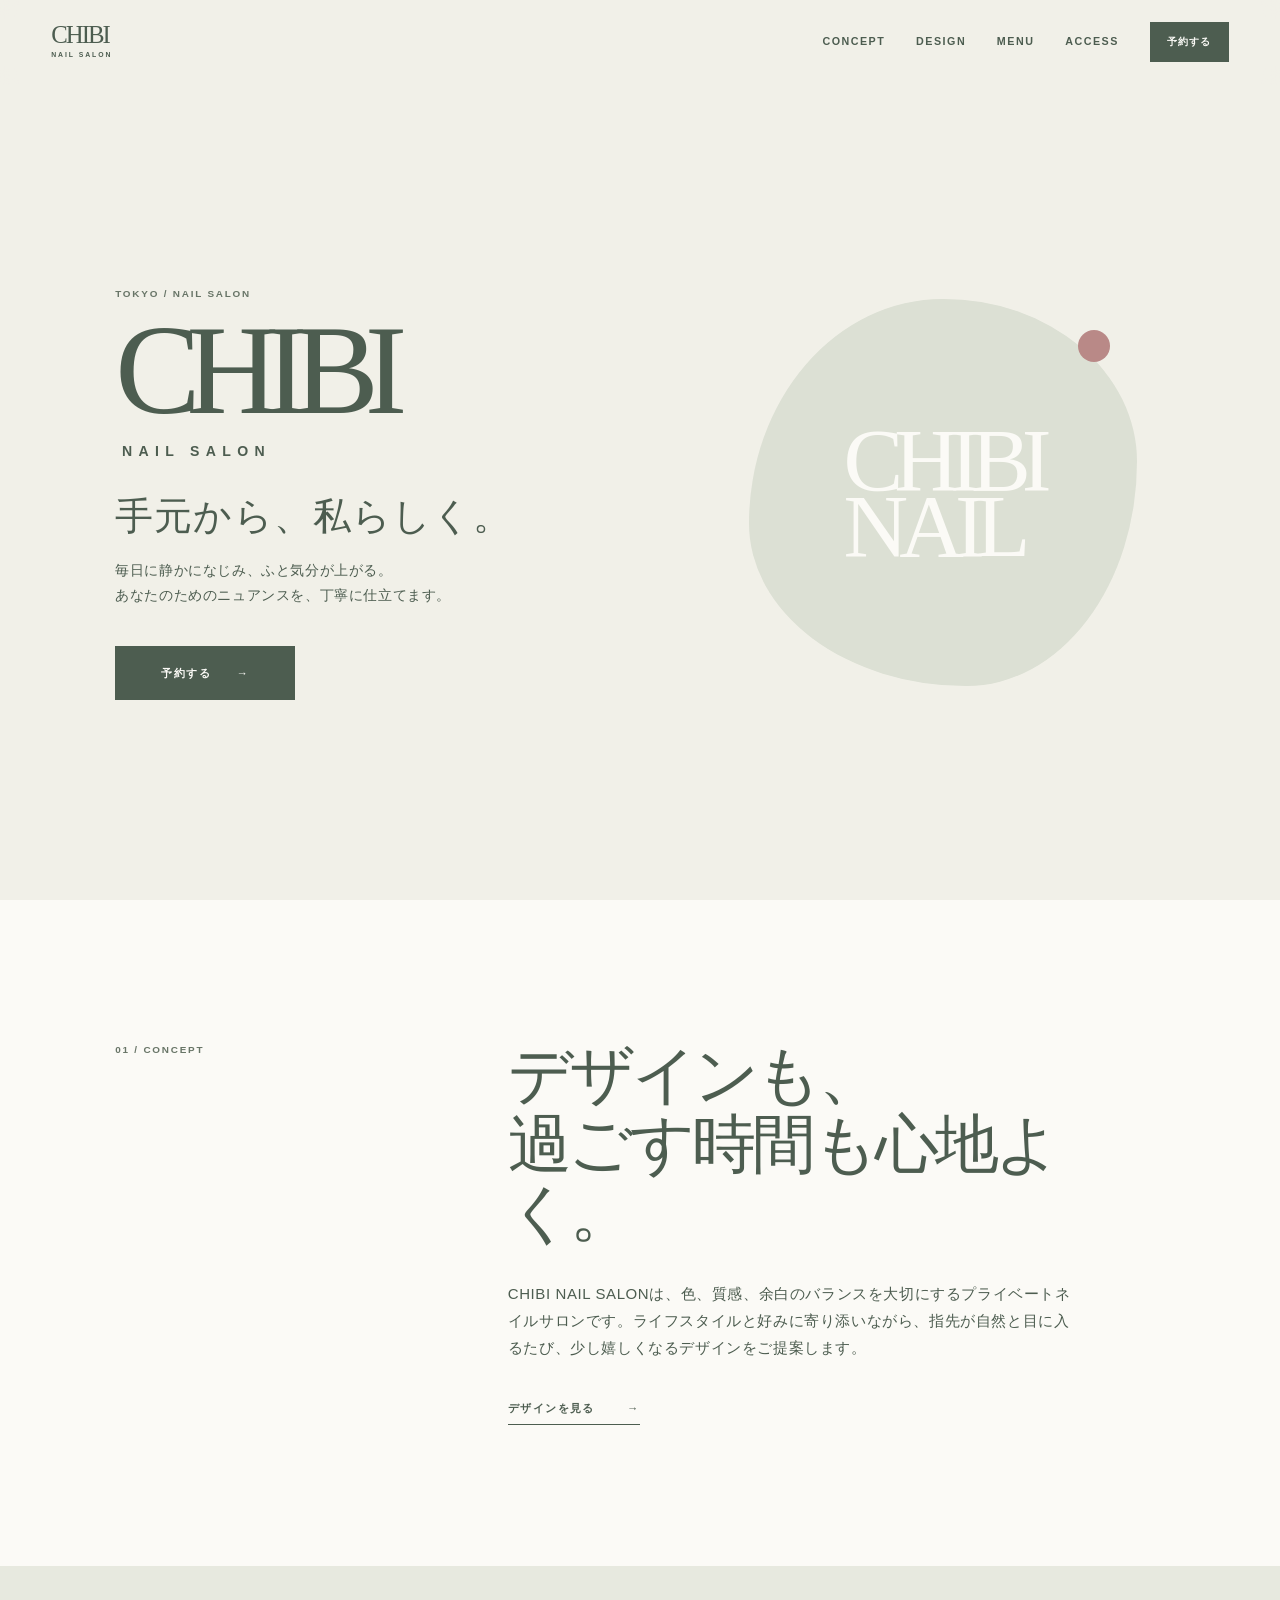
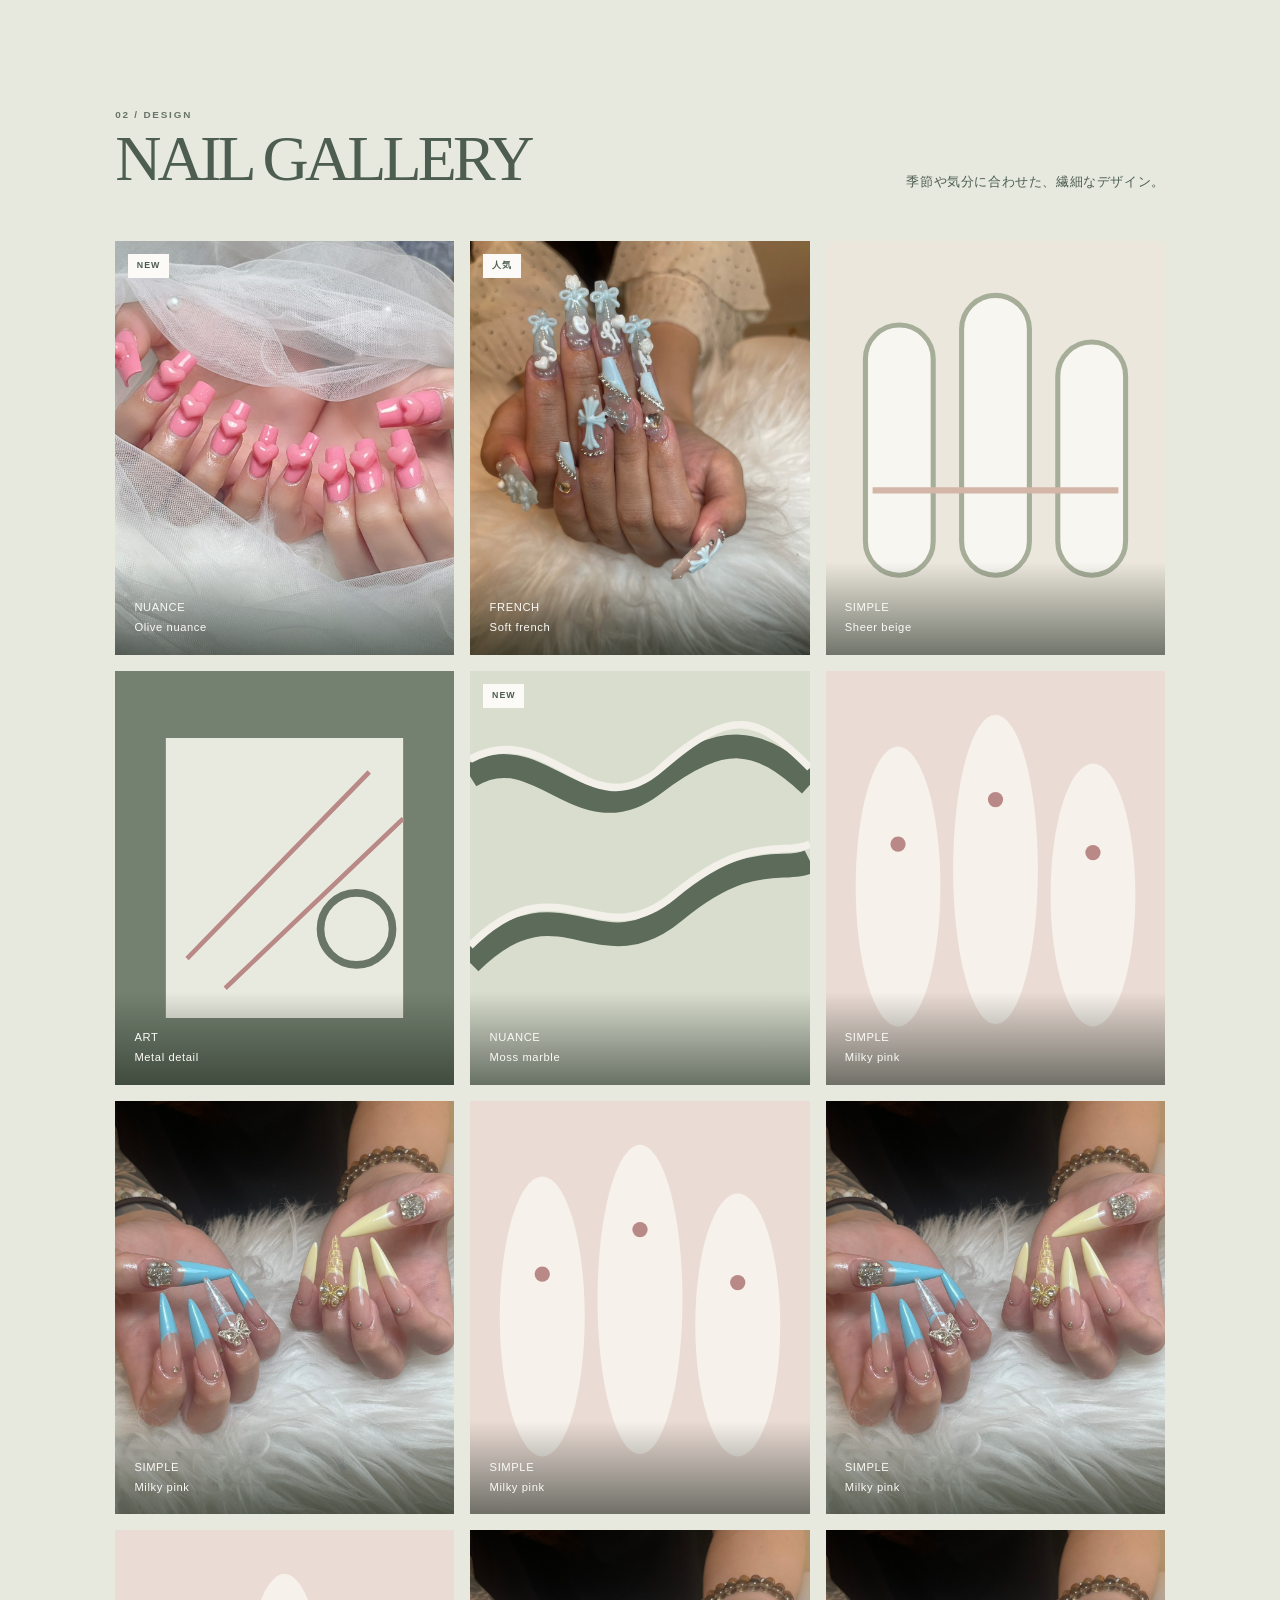
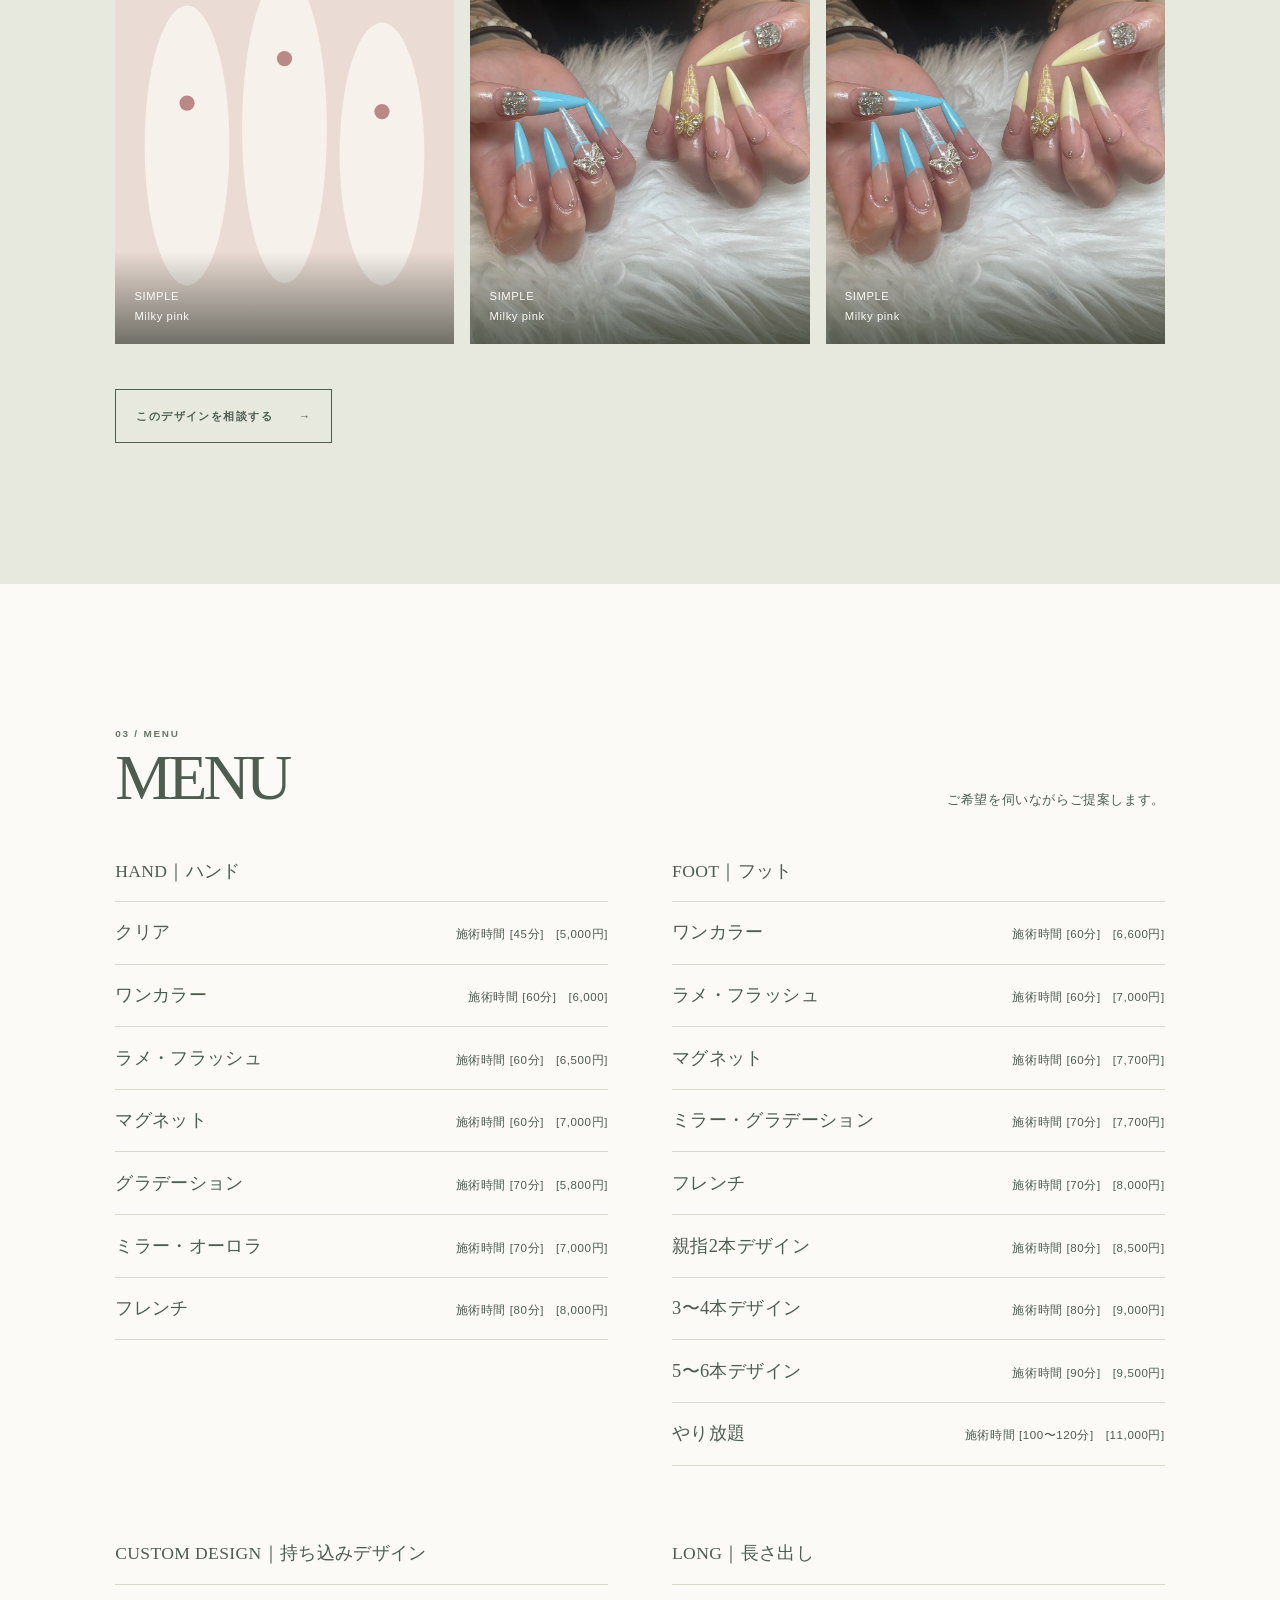
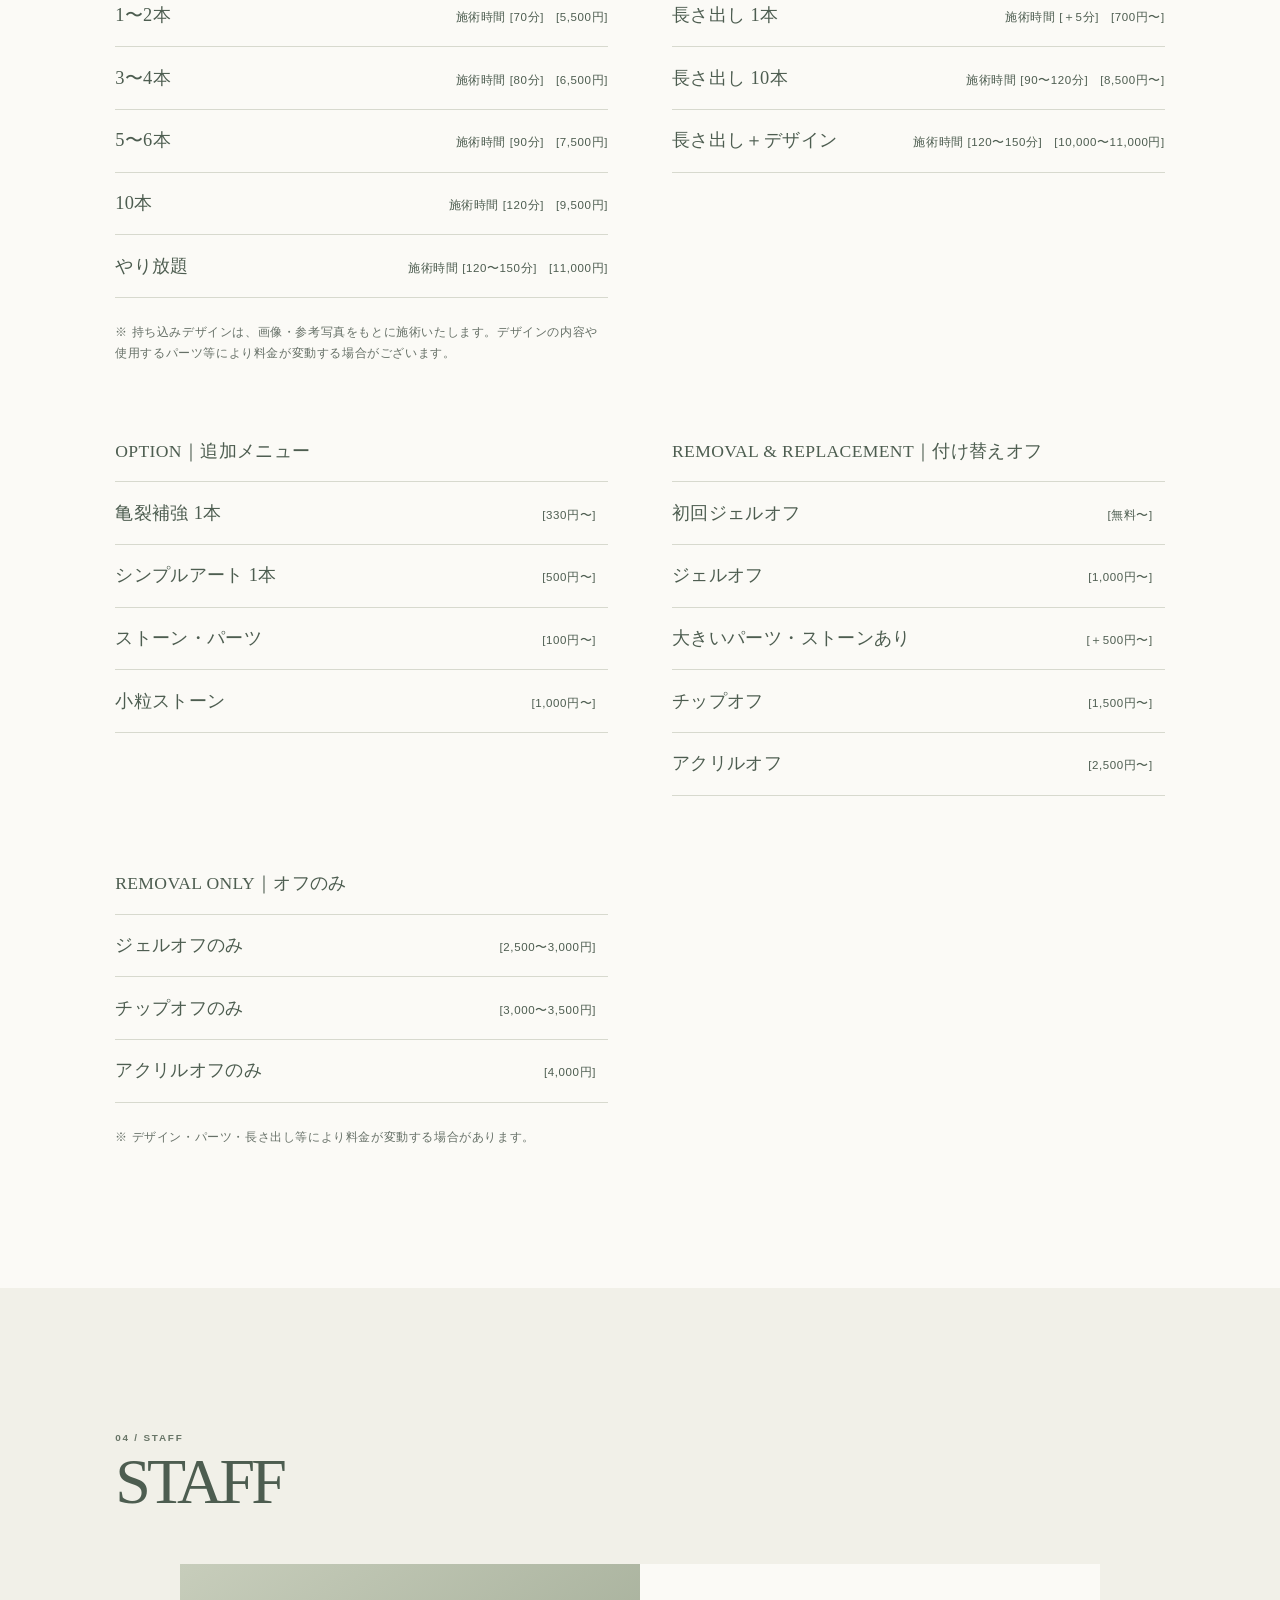
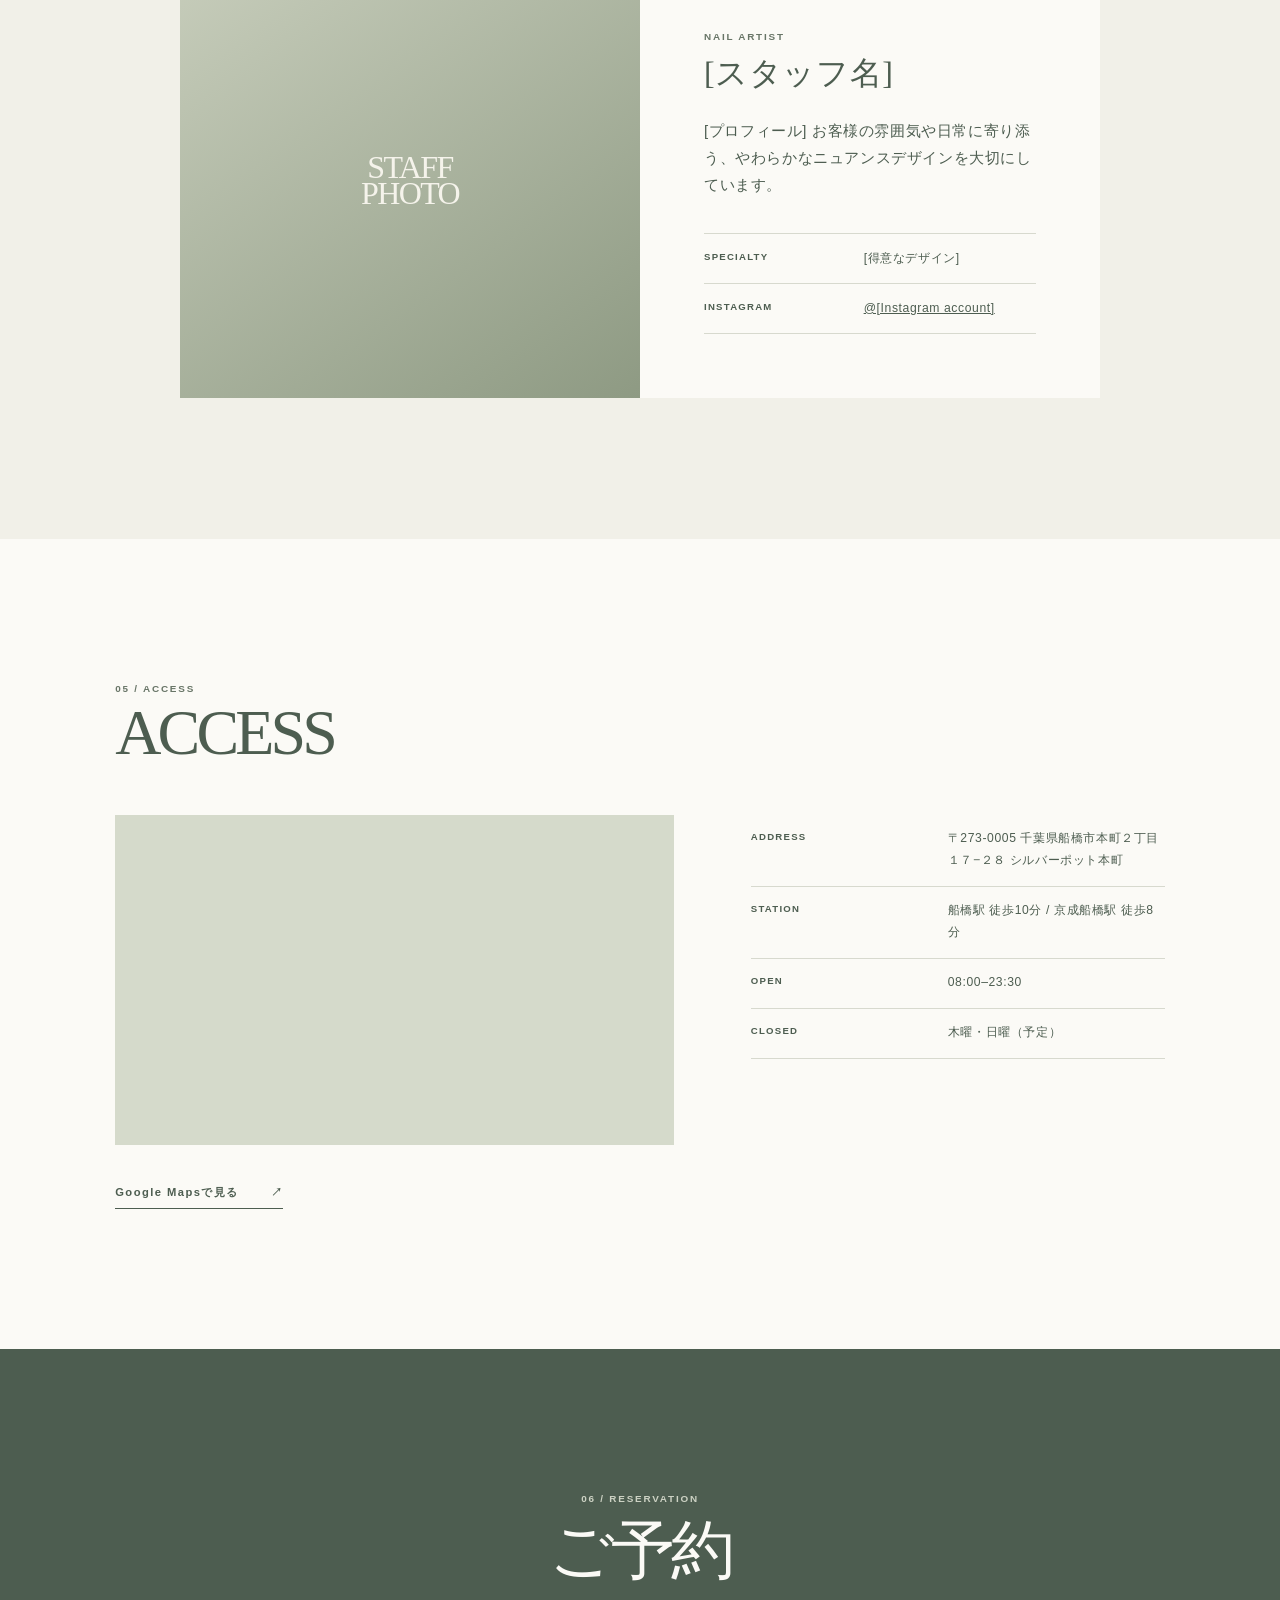
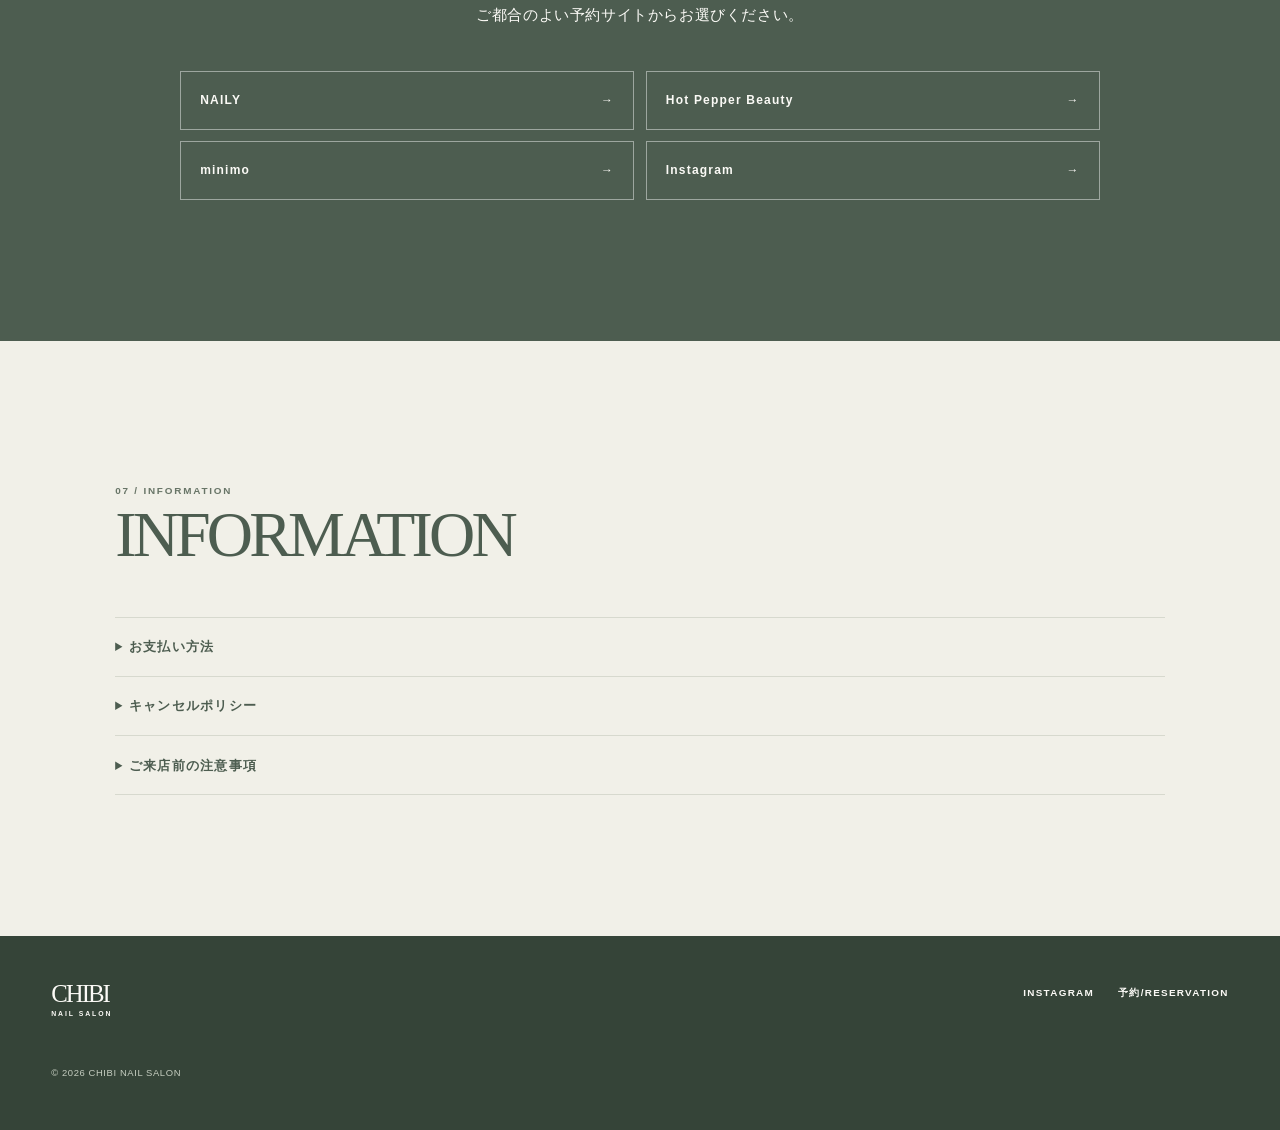
==== index.html @ 941819b4 "Update menu layout and pricing" ====
<!doctype html>
<html lang="ja">
  <head>
    <meta charset="UTF-8">
    <meta name="viewport" content="width=device-width, initial-scale=1.0">
    <link rel="icon" href="assets/images/NAIL SALON.FAVIVON1.png">
    <!-- CHANGE: 公開前に店舗情報に合わせて書き換えてください -->
    <title>
      CHIBI NAIL SALON｜手元から、私らしく。
    </title>
    <meta name="description" content="CHIBI NAIL SALONは、繊細なデザインと心地よい時間を大切にするネイルサロンです。ご予約はNAILY、ホットペッパービューティー、minimo、Instagramから。">
    <meta property="og:type" content="website">
    <meta property="og:title" content="CHIBI NAIL SALON｜手元から、私らしく。">
    <meta property="og:description" content="繊細なデザインと心地よい時間を大切にするネイルサロン。">
    <meta property="og:image" content="assets/logo/chibi-nail-logo.svg">
    <meta property="og:locale" content="ja_JP">
    <link rel="stylesheet" href="css/style.css">
  </head>
  <body>
    <!--
      ==================== 編集ガイド ====================
      1. 店舗名・キャッチコピー: HERO セクション
      2. メニュー・料金: MENU セクションの [ ] 内
      3. スタッフ情報: STAFF セクションの [ ] 内
      4. 住所・営業時間・Google Maps URL: ACCESS セクションの [ ] 内
      5. 予約URL: RESERVATION と FOOTER の [ ] 内
      6. ギャラリー写真: assets/images/ と js/main.js の galleryItems
      ====================================================
    -->
    <a class="skip-link" href="#main">
      本文へ移動
    </a>
    <header class="site-header" data-header>
      <a class="brand" href="#top" aria-label="CHIBI NAIL SALON ホーム">
        <span>
          CHIBI
        </span>
        <small>
          NAIL SALON
        </small>
      </a>
      <button class="menu-toggle" type="button" aria-label="メニューを開く" aria-expanded="false" aria-controls="site-nav" data-menu-toggle>
        <span>
        </span>
        <span>
        </span>
      </button>
      <nav id="site-nav" class="site-nav" aria-label="メインナビゲーション" data-menu>
        <a href="#concept">
          CONCEPT
        </a>
        <a href="#gallery">
          DESIGN
        </a>
        <a href="#menu">
          MENU
        </a>
        <a href="#access">
          ACCESS
        </a>
        <a class="button button--small" href="#reservation">
          予約する
        </a>
      </nav>
    </header>
    <main id="main">
      <!-- HERO: キャッチコピーと紹介文は、このセクションの文章を編集 -->
      <section id="top" class="hero" aria-labelledby="hero-title">
        <div class="hero__content reveal">
          <p class="eyebrow">
            TOKYO / NAIL SALON
          </p>
          <h1 id="hero-title">
            <span>
              CHIBI
            </span>
            <small>
              NAIL SALON
            </small>
          </h1>
          <p class="hero__lead">
            手元から、私らしく。
          </p>
          <p class="hero__copy">
            毎日に静かになじみ、ふと気分が上がる。
            <br>
            あなたのためのニュアンスを、丁寧に仕立てます。
          </p>
          <a class="button" href="#reservation">
            予約する
            <span aria-hidden="true">
              →
            </span>
          </a>
        </div>
        <div class="hero__art" aria-hidden="true">
          <div class="hero__shape">
          </div>
          <div class="hero__dot">
          </div>
          <p>
            CHIBI
            <br>
            NAIL
          </p>
        </div>
      </section>
      <!-- CONCEPT: サロンの特徴・想いを編集 -->
      <section id="concept" class="section concept" aria-labelledby="concept-title">
        <div class="section__label reveal">
          <p class="eyebrow">
            01 / CONCEPT
          </p>
        </div>
        <div class="concept__content reveal">
          <h2 id="concept-title">
            デザインも、
            <br>
            過ごす時間も心地よく。
          </h2>
          <p>
            CHIBI NAIL SALONは、色、質感、余白のバランスを大切にするプライベートネイルサロンです。ライフスタイルと好みに寄り添いながら、指先が自然と目に入るたび、少し嬉しくなるデザインをご提案します。
          </p>
          <a class="text-link" href="#gallery">
            デザインを見る
            <span aria-hidden="true">
              →
            </span>
          </a>
        </div>
      </section>
      <!-- GALLERY: 画像は HTML ではなく js/main.js の galleryItems で管理 -->
      <section id="gallery" class="section gallery" aria-labelledby="gallery-title">
        <div class="section-heading reveal">
          <div>
            <p class="eyebrow">
              02 / DESIGN
            </p>
            <h2 id="gallery-title">
              NAIL GALLERY
            </h2>
          </div>
          <p>
            季節や気分に合わせた、繊細なデザイン。
          </p>
        </div>
        <!-- CHANGE: js/main.js の galleryItems に画像と情報を追加してください -->
        <div id="gallery-grid" class="gallery-grid" aria-live="polite">
        </div>
        <a class="button button--outline reveal" href="#reservation">
          このデザインを相談する
          <span aria-hidden="true">
            →
          </span>
        </a>
      </section>
      <!-- MENU: メニュー名、施術時間、料金を編集 -->
      <section id="menu" class="section menu" aria-labelledby="menu-title">
        <div class="section-heading reveal">
          <div>
            <p class="eyebrow">
              03 / MENU
            </p>
            <h2 id="menu-title">
              MENU
            </h2>
          </div>
          <p>
            ご希望を伺いながらご提案します。
          </p>
        </div>
        <!-- CHANGE: 料金・施術時間・オフ料金を確定後に下記へ入力してください -->
        <div class="menu-layout reveal">
          <section class="menu-category-block">
            <h3 class="menu-category">
              HAND｜ハンド
            </h3>
            <div class="menu-category__items">
    <article>
                <h3>
                  クリア
                </h3>
                <p class="menu-meta">
                  施術時間 [45分]
                </p>
                <p class="price">
                  [5,000円]
                </p>
              </article>
    <article>
                <h3>
                  ワンカラー
                </h3>
                <p class="menu-meta">
                  施術時間 [60分]
                </p>
                <p class="price">
                  [6,000]
                </p>
              </article>
    <article>
                <h3>
                  ラメ・フラッシュ
                </h3>
                <p class="menu-meta">
                  施術時間 [60分]
                </p>
                <p class="price">
                  [6,500円]
                </p>
              </article>
    <article>
                <h3>
                  マグネット
                </h3>
                <p class="menu-meta">
                  施術時間 [60分]
                </p>
                <p class="price">
                  [7,000円]
                </p>
              </article>
    <article>
                <h3>
                  グラデーション
                </h3>
                <p class="menu-meta">
                  施術時間 [70分]
                </p>
                <p class="price">
                  [5,800円]
                </p>
              </article>
    <article>
                <h3>
                  ミラー・オーロラ
                </h3>
                <p class="menu-meta">
                  施術時間 [70分]
                </p>
                <p class="price">
                  [7,000円]
                </p>
              </article>
    <article>
                <h3>
                  フレンチ
                </h3>
                <p class="menu-meta">
                  施術時間 [80分]
                </p>
                <p class="price">
                  [8,000円]
                </p>
              </article>
            </div>
          </section>
          <section class="menu-category-block">
            <!-- フットの欄 -->
            <h3 class="menu-category">
              FOOT｜フット
            </h3>
            <div class="menu-category__items">
    <article>
                <h3>
                  ワンカラー
                </h3>
                <p class="menu-meta">
                  施術時間 [60分]
                </p>
                <p class="price">
                  [6,600円]
                </p>
              </article>
    <article>
                <h3>
                  ラメ・フラッシュ
                </h3>
                <p class="menu-meta">
                  施術時間 [60分]
                </p>
                <p class="price">
                  [7,000円]
                </p>
              </article>
    <article>
                <h3>
                  マグネット
                </h3>
                <p class="menu-meta">
                  施術時間 [60分]
                </p>
                <p class="price">
                  [7,700円]
                </p>
              </article>

    <article>
              <h3>
                ミラー・グラデーション
              </h3>
              <p class="menu-meta">
                施術時間 [70分]
              </p>
              <p class="price">
                [7,700円]
              </p>
    </article>
        <article>
              <h3>
                フレンチ
              </h3>
              <p class="menu-meta">
                施術時間 [70分]
              </p>
              <p class="price">
                [8,000円]
              </p>
    </article>
        <article>
              <h3>
                親指2本デザイン
              </h3>
              <p class="menu-meta">
                施術時間 [80分]
              </p>
              <p class="price">
                [8,500円]
              </p>
    </article>
    <article>
                <h3>
                  3〜4本デザイン
                </h3>
                <p class="menu-meta">
                  施術時間 [80分]
                </p>
                <p class="price">
                  [9,000円]
                </p>
              </article>
        <article>
                <h3>
                  5〜6本デザイン
                </h3>
                <p class="menu-meta">
                  施術時間 [90分]
                </p>
                <p class="price">
                  [9,500円]
                </p>
              </article>
        <article>
                <h3>
                  やり放題
                </h3>
                <p class="menu-meta">
                  施術時間 [100〜120分]
                </p>
                <p class="price">
                  [11,000円]
                </p>
              </article>
            </div>
          </section>
          <section class="menu-category-block">
            <h3 class="menu-category">
              CUSTOM DESIGN｜持ち込みデザイン
            </h3>
            <div class="menu-category__items">
    <article>
                <h3>
                  1〜2本
                </h3>
                <p class="menu-meta">
                  施術時間 [70分]
                </p>
                <p class="price">
                  [5,500円]
                </p>
              </article>
    <article>
                <h3>
                  3〜4本
                </h3>
                <p class="menu-meta">
                  施術時間 [80分]
                </p>
                <p class="price">
                  [6,500円]
                </p>
              </article>
    <article>
                <h3>
                  5〜6本
                </h3>
                <p class="menu-meta">
                  施術時間 [90分]
                </p>
                <p class="price">
                  [7,500円]
                </p>
              </article>
    <article>
                <h3>
                  10本
                </h3>
                <p class="menu-meta">
                  施術時間 [120分]
                </p>
                <p class="price">
                  [9,500円]
                </p>
              </article>
    <article>
                <h3>
                  やり放題
                </h3>
                <p class="menu-meta">
                  施術時間 [120〜150分]
                </p>
                <p class="price">
                  [11,000円]
                </p>
              </article>
              <p class="note reveal">
                ※ 持ち込みデザインは、画像・参考写真をもとに施術いたします。デザインの内容や使用するパーツ等により料金が変動する場合がございます。
              </p>
            </div>
          </section>
          <section class="menu-category-block">
            <h3 class="menu-category">
              LONG｜長さ出し
            </h3>
            <div class="menu-category__items">
    <article>
                <h3>
                  長さ出し 1本
                </h3>
                <p class="menu-meta">
                  施術時間 [＋5分]
                </p>
                <p class="price">
                  [700円〜]
                </p>
              </article>
    <article>
                <h3>
                  長さ出し 10本
                </h3>
                <p class="menu-meta">
                  施術時間 [90〜120分]
                </p>
                <p class="price">
                  [8,500円〜]
                </p>
              </article>
    <article>
                <h3>
                  長さ出し＋デザイン
                </h3>
                <p class="menu-meta">
                  施術時間 [120〜150分]
                </p>
                <p class="price">
                  [10,000〜11,000円]
                </p>
              </article>

            </div>
          </section>
          <section class="menu-category-block">
            <h3 class="menu-category">
              OPTION｜追加メニュー
            </h3>
            <div class="menu-category__items">
    <article>
                <h3>
                  亀裂補強 1本
                </h3>
                <!-- <p class="menu-meta">
                  施術時間 [120〜150分]
                </p> -->
                <p class="price">
                  [330円〜]
                </p>
              </article>
    <article>
                <h3>
                  シンプルアート 1本
                </h3>
                <!-- <p class="menu-meta">
                  施術時間 [120〜150分]
                </p> -->
                <p class="price">
                  [500円〜]
                </p>
              </article>
    <article>
                <h3>
                  ストーン・パーツ
                </h3>
                <!-- <p class="menu-meta">
                  施術時間 [120〜150分]
                </p> -->
                <p class="price">
                  [100円〜]
                </p>
              </article>
    <article>
                <h3>
                  小粒ストーン
                </h3>
                <!-- <p class="menu-meta">
                  施術時間 [120〜150分]
                </p> -->
                <p class="price">
                  [1,000円〜]
                </p>
              </article>
            </div>
          </section>
          <section class="menu-category-block">
            <h3 class="menu-category">
              REMOVAL &amp; REPLACEMENT｜付け替えオフ
            </h3>
            <div class="menu-category__items">
    <article>
                <h3>
                  初回ジェルオフ
                </h3>
                <!-- <p class="menu-meta">
                  施術時間 [120〜150分]
                </p> -->
                <p class="price">
                  [無料〜]
                </p>
              </article>
    <article>
                <h3>
                  ジェルオフ
                </h3>
                <!-- <p class="menu-meta">
                  施術時間 [120〜150分]
                </p> -->
                <p class="price">
                  [1,000円〜]
                </p>
              </article>
    <article>
                <h3>
                  大きいパーツ・ストーンあり
                </h3>
                <!-- <p class="menu-meta">
                  施術時間 [120〜150分]
                </p> -->
                <p class="price">
                  [＋500円〜]
                </p>
              </article>
    <article>
                <h3>
                  チップオフ
                </h3>
                <!-- <p class="menu-meta">
                  施術時間 [120〜150分]
                </p> -->
                <p class="price">
                  [1,500円〜]
                </p>
              </article>
    <article>
                <h3>
                  アクリルオフ
                </h3>
                <!-- <p class="menu-meta">
                  施術時間 [120〜150分]
                </p> -->
                <p class="price">
                  [2,500円〜]
                </p>
              </article>
            </div>
          </section>
          <section class="menu-category-block">
            <h3 class="menu-category">
              REMOVAL ONLY｜オフのみ
            </h3>
            <div class="menu-category__items">
    <article>
                <h3>
                  ジェルオフのみ
                </h3>
                <!-- <p class="menu-meta">
                  施術時間 [120〜150分]
                </p> -->
                <p class="price">
                  [2,500〜3,000円]
                </p>
              </article>
    <article>
                <h3>
                  チップオフのみ
                </h3>
                <!-- <p class="menu-meta">
                  施術時間 [120〜150分]
                </p> -->
                <p class="price">
                  [3,000〜3,500円]
                </p>
              </article>
    <article>
                <h3>
                  アクリルオフのみ
                </h3>
                <!-- <p class="menu-meta">
                  施術時間 [120〜150分]
                </p> -->
                <p class="price">
                  [4,000円]
                </p>
              </article>

            </div>
          </section>
        </div>
        <p class="note reveal">
          ※ デザイン・パーツ・長さ出し等により料金が変動する場合があります。
        </p>
        </section>
      <!-- STAFF: 名前、プロフィール、得意なデザイン、Instagramを編集 -->
      <section id="staff" class="section staff" aria-labelledby="staff-title">
        <div class="section-heading reveal">
          <div>
            <p class="eyebrow">
              04 / STAFF
            </p>
            <h2 id="staff-title">
              STAFF
            </h2>
          </div>
        </div>
        <!-- CHANGE: assets/images/staff.jpg を実際のスタッフ写真に置き換えてください -->
        <div class="staff-card reveal">
          <div class="staff-image placeholder-image">
            <span>
              STAFF
              <br>
              PHOTO
            </span>
          </div>
          <div class="staff-copy">
            <p class="eyebrow">
              NAIL ARTIST
            </p>
            <h3>
              [スタッフ名]
            </h3>
            <p>
              [プロフィール] お客様の雰囲気や日常に寄り添う、やわらかなニュアンスデザインを大切にしています。
            </p>
            <dl>
              <div>
                <dt>
                  SPECIALTY
                </dt>
                <dd>
                  [得意なデザイン]
                </dd>
              </div>
              <div>
                <dt>
                  INSTAGRAM
                </dt>
                <dd>
                  <a href="https://www.instagram.com/chibi_nail_salon/" target="_blank" rel="noopener noreferrer">
                    @[Instagram account]
                  </a>
                </dd>
              </div>
            </dl>
          </div>
        </div>
      </section>
      <!-- ACCESS: 住所、駅、営業時間、定休日、Google Maps URLを編集 -->
      <section id="access" class="section access" aria-labelledby="access-title">
        <div class="section-heading reveal">
          <div>
            <p class="eyebrow">
              05 / ACCESS
            </p>
            <h2 id="access-title">
              ACCESS
            </h2>
          </div>
        </div>
        <!-- CHANGE: 住所・駅名・営業時間・地図URLを入力してください -->
        <div class="access-grid reveal">
          <div class="access-map">
            <iframe
              src="https://www.google.com/maps/embed?pb=!1m18!1m12!1m3!1d1620.0473947217167!2d139.9814938568492!3d35.69928494311679!2m3!1f0!2f0!3f0!3m2!1i1024!2i768!4f13.1!3m3!1m2!1s0x6018807f768fbe63%3A0x2115a2a6e91d216d!2z44CSMjczLTAwMDUg5Y2D6JGJ55yM6Ii55qmL5biC5pys55S677yS5LiB55uu77yR77yX4oiS77yS77yYIOOCt-ODq-ODkOODvOODneODg-ODiOacrOeUug!5e0!3m2!1sja!2sjp!4v1789098207807!5m2!1sja!2sjp"
              width="600" height="450" style="border:0;" allowfullscreen="" loading="lazy"
              referrerpolicy="strict-origin-when-cross-origin"></iframe>
          </div>
          <dl class="details">
            <div>
              <dt>
                ADDRESS
              </dt>
              <dd>
                〒273-0005 千葉県船橋市本町２丁目１７−２８ シルバーポット本町
              </dd>
            </div>
            <div>
              <dt>
                STATION
              </dt>
              <dd>
                船橋駅 徒歩10分 / 京成船橋駅 徒歩8分
              </dd>
            </div>
            <div>
              <dt>
                OPEN
              </dt>
              <dd>
                08:00–23:30
              </dd>
            </div>
            <div>
              <dt>
                CLOSED
              </dt>
              <dd>
                木曜・日曜（予定）
              </dd>
            </div>
          </dl>
        </div>
        <a class="text-link reveal" href="https://maps.app.goo.gl/TWgWrr4bNJ23jzw79" target="_blank" rel="noopener noreferrer">
          Google Mapsで見る
          <span aria-hidden="true">
            ↗
          </span>
        </a>
      </section>
      <!-- RESERVATION: 4つの予約URLを編集 -->
      <section id="reservation" class="reservation" aria-labelledby="reservation-title">
        <div class="reservation__inner reveal">
          <p class="eyebrow">
            06 / RESERVATION
          </p>
          <h2 id="reservation-title">
            ご予約
          </h2>
          <p>
            ご都合のよい予約サイトからお選びください。
          </p>
          <!-- CHANGE: 各 href を実際の予約URLに必ず差し替えてください -->
          <div class="reservation-links">
            <a href="[NAILY予約URL]" target="_blank" rel="noopener noreferrer">
              NAILY
              <span>
                →
              </span>
            </a>
            <a href="[ホットペッパー予約URL]" target="_blank" rel="noopener noreferrer">
              Hot Pepper Beauty
              <span>
                →
              </span>
            </a>
            <a href="[minimo予約URL]" target="_blank" rel="noopener noreferrer">
              minimo
              <span>
                →
              </span>
            </a>
            <a href="https://www.instagram.com/chibi_nail_salon/" target="_blank" rel="noopener noreferrer">
              Instagram
              <span>
                →
              </span>
            </a>
          </div>
        </div>
      </section>
      <!-- INFORMATION: 支払い方法、キャンセル規約、注意事項を編集 -->
      <section id="information" class="section information" aria-labelledby="information-title">
        <div class="section-heading reveal">
          <div>
            <p class="eyebrow">
              07 / INFORMATION
            </p>
            <h2 id="information-title">
              INFORMATION
            </h2>
          </div>
        </div>
        <!-- CHANGE: 運用ルール確定後に、下記の [ ] 内を編集してください -->
        <div class="accordion reveal">
          <details>
            <summary>
              お支払い方法
            </summary>
            <p>
              💳 お支払い方法

              現金・クレジットカードをご利用いただけます。

              ※クレジットカード決済をご希望の場合は、対応ブランド・決済方法をご来店時にご案内いたします。
            </p>
          </details>
          <details>
            <summary>
              キャンセルポリシー
            </summary>
            <p>
              🕯️ キャンセル・変更について<br><br>

              ご予約の変更・キャンセルは、できるだけお早めにInstagram DMよりご連絡ください。<br><br>

              無断キャンセルや直前のキャンセルが続く場合、今後のご予約をお控えいただく場合がございます。<br><br>

              ※キャンセル料が発生する場合は、事前にご案内いたします。<br><br>
            </p>
          </details>
          <details>
            <summary>
              ご来店前の注意事項
            </summary>
            <p>
              🤍 ご来店前にご確認ください<br><br>

              ・ご予約時間の5分前を目安にご来店ください。<br><br>
              ・遅刻される場合は、必ずInstagram DMよりご連絡ください。<br><br>
              ・遅刻の状況によっては、施術内容の変更またはキャンセルをお願いする場合がございます。<br><br>
              ・施術内容によっては、ご希望のデザインや時間に添えない場合がございます。<br><br>
              ・爪の状態によっては、安全上の理由から施術をお断りする場合がございます。<br><br>

              ご不明な点がございましたら、お気軽にDMよりご相談ください𓂃𓈒𓏸
            </p>
          </details>
        </div>
      </section>
    </main>
    <!-- FOOTER: Instagram URLを RESERVATION と同じURLへ編集 -->
    <footer class="site-footer">
      <a class="brand brand--footer" href="#top">
        <span>
          CHIBI
        </span>
        <small>
          NAIL SALON
        </small>
      </a>
      <div>
        <a href="https://www.instagram.com/chibi_nail_salon/" target="_blank" rel="noopener noreferrer">
          INSTAGRAM
        </a>
        <a href="https://forms.gle/39bvaUoVCjbk1fVf6">
          予約/RESERVATION
        </a>
      </div>
      <p>
        ©
        <span data-year>
        </span>
        CHIBI NAIL SALON
      </p>
    </footer>
    <a class="mobile-cta" href="#reservation">
      予約する
      <span aria-hidden="true">
        →
      </span>
    </a>
    <dialog class="lightbox" data-lightbox>
      <button class="lightbox__close" type="button" aria-label="拡大画像を閉じる" data-lightbox-close>
        ×
      </button>
      <img src="" alt="" data-lightbox-image>
      <p data-lightbox-caption>
      </p>
    </dialog>
    <script src="js/main.js">
    </script>
  </body>
</html>
---- css/style.css ----
:root {
  --ink: #4d5d50;
  --olive: #687567;
  --sage: #aab19a;
  --pink: #b98987;
  --paper: #f1f0e8;
  --white: #fbfaf6;
  --line: #d7d9ce;
  --serif: Didot, "Bodoni 72", Georgia, serif;
  --sans: "Avenir Next", Avenir, "Helvetica Neue", Arial, sans-serif;
}

* {
  box-sizing: border-box;
}

html {
  scroll-behavior: smooth;
}

body {
  margin: 0;
  background: var(--paper);
  color: var(--ink);
  font: 15px/1.8 var(--sans);
  letter-spacing: .04em;
}

a {
  color: inherit;
  text-decoration: none;
}

.skip-link {
  position: absolute;
  left: -9999px;
}

.skip-link:focus {
  left: 1rem;
  top: 1rem;
  z-index: 20;
  background: #fff;
  padding: .75rem;
}

.site-header {
  height: 85px;
  padding: 0 clamp(1.25rem, 4vw, 5rem);
  display: flex;
  align-items: center;
  justify-content: space-between;
  border-bottom: 1px solid transparent;
  position: sticky;
  top: 0;
  z-index: 10;
  background: color-mix(in srgb, var(--paper) 94%, transparent);
  backdrop-filter: blur(9px);
}

.site-header.is-scrolled {
  border-color: var(--line);
}

.brand {
  display: grid;
  line-height: .8;
  color: var(--ink);
  font-family: var(--serif);
  font-size: 1.55rem;
  letter-spacing: -.08em;
}

.brand small {
  margin-top: .42rem;
  font: 600 .43rem/1 var(--sans);
  letter-spacing: .28em;
}

.site-nav {
  display: flex;
  align-items: center;
  gap: clamp(1rem, 2.4vw, 2.7rem);
  font-size: .67rem;
  font-weight: 600;
  letter-spacing: .14em;
}

.site-nav>a:not(.button) {
  padding: .45rem 0;
}

.site-nav>a:not(.button):hover,
.text-link:hover,
.site-footer a:hover {
  color: var(--pink);
}

.menu-toggle {
  display: none;
}

.button {
  display: inline-flex;
  align-items: center;
  justify-content: center;
  gap: 1.6rem;
  min-width: 180px;
  padding: 1rem 1.25rem;
  background: var(--ink);
  border: 1px solid var(--ink);
  color: var(--white);
  font-size: .7rem;
  font-weight: 600;
  letter-spacing: .13em;
  transition: .25s;
}

.button:hover {
  background: transparent;
  color: var(--ink);
}

.button--small {
  min-width: auto;
  padding: .65rem 1rem;
  font-size: .63rem;
}

.button--outline {
  background: transparent;
  color: var(--ink);
}

.button--outline:hover {
  background: var(--ink);
  color: var(--white);
}

.hero {
  min-height: calc(100svh - 85px);
  padding: clamp(4rem, 12vh, 8rem) clamp(1.25rem, 9vw, 10rem);
  display: grid;
  grid-template-columns: 1.1fr .9fr;
  align-items: center;
  gap: 4rem;
  overflow: hidden;
}

.eyebrow {
  margin: 0;
  color: var(--olive);
  font-size: .62rem;
  font-weight: 700;
  letter-spacing: .18em;
}

.hero h1 {
  margin: 1.4rem 0 1.5rem;
  font: clamp(4.4rem, 10vw, 9.5rem)/.7 var(--serif);
  letter-spacing: -.11em;
}

.hero h1 span {
  display: block;
}

.hero h1 small {
  display: block;
  margin: 1.8rem 0 0 .42rem;
  font: 600 clamp(.65rem, 1.1vw, .9rem)/1 var(--sans);
  letter-spacing: .45em;
}

.hero__lead {
  margin: 0 0 .5rem;
  font-family: var(--serif);
  font-size: clamp(1.65rem, 3vw, 2.5rem);
  letter-spacing: .03em;
}

.hero__copy {
  margin: 0 0 2.3rem;
  font-size: .86rem;
}

.hero__art {
  width: min(100%, 440px);
  aspect-ratio: 1;
  margin: auto;
  position: relative;
  display: grid;
  place-items: center;
}

.hero__shape {
  position: absolute;
  inset: 6%;
  border-radius: 50% 50% 44% 56% / 58% 42% 58% 42%;
  background: #dce0d4;
}

.hero__art p {
  z-index: 1;
  margin: 0;
  color: var(--white);
  font: clamp(3.4rem, 7vw, 6.5rem)/.73 var(--serif);
  letter-spacing: -.1em;
}

.hero__dot {
  position: absolute;
  right: 12%;
  top: 13%;
  width: 32px;
  aspect-ratio: 1;
  border-radius: 50%;
  background: var(--pink);
  z-index: 2;
}

.section {
  padding: clamp(5.5rem, 11vw, 10rem) clamp(1.25rem, 9vw, 10rem);
}

.concept {
  display: grid;
  grid-template-columns: 1fr 2fr;
  gap: 4rem;
  background: var(--white);
}

.concept__content {
  max-width: 690px;
}

.concept h2,
.section-heading h2,
.reservation h2 {
  margin: 0 0 2rem;
  font: clamp(2.4rem, 5vw, 4.8rem)/1.08 var(--serif);
  letter-spacing: -.06em;
}

.concept__content>p {
  max-width: 570px;
  margin-bottom: 2rem;
}

.text-link {
  display: inline-flex;
  gap: 2rem;
  border-bottom: 1px solid var(--ink);
  padding-bottom: .35rem;
  font-size: .7rem;
  font-weight: 700;
  letter-spacing: .13em;
  transition: .2s;
}

.section-heading {
  display: flex;
  justify-content: space-between;
  align-items: end;
  gap: 2rem;
  margin-bottom: 3rem;
}

.section-heading h2 {
  margin-bottom: 0;
}

.section-heading>p {
  max-width: 260px;
  margin: 0;
  font-size: .79rem;
}

.gallery {
  background: #e7e9df;
}

.gallery-grid {
  display: grid;
  grid-template-columns: repeat(3, 1fr);
  gap: 1rem;
  margin-bottom: 2.8rem;
}

.gallery-card {
  position: relative;
  margin: 0;
  aspect-ratio: .82;
  overflow: hidden;
  background: #cbd0bf;
  cursor: zoom-in;
}

.gallery-card img {
  width: 100%;
  height: 100%;
  object-fit: cover;
  display: block;
  transition: transform .45s;
}

.gallery-card:hover img {
  transform: scale(1.05);
}

.gallery-card figcaption {
  position: absolute;
  bottom: 0;
  left: 0;
  right: 0;
  padding: 2.2rem 1.2rem 1.1rem;
  color: var(--white);
  background: linear-gradient(transparent, rgba(30, 40, 30, .6));
  font-size: .7rem;
}

.badge {
  position: absolute;
  top: .8rem;
  left: .8rem;
  background: var(--white);
  padding: .25rem .55rem;
  color: var(--ink);
  font-size: .55rem;
  font-weight: 700;
  letter-spacing: .12em;
}

.menu {
  background: var(--white);
}

.menu-layout {
  display: grid;
  grid-template-columns: repeat(2, minmax(0, 1fr));
  gap: clamp(3rem, 6vw, 6rem) clamp(2rem, 5vw, 5rem);
}

.menu-category-block {
  min-width: 0;
}

.menu-category {
  margin: 0 0 1.1rem;
  font: 1.1rem/1.35 var(--serif);
  letter-spacing: .02em;
}

.menu-category__items {
  border-top: 1px solid var(--line);
}

.menu-category__items article {
  min-width: 0;
  padding: 1.15rem 0;
  border-bottom: 1px solid var(--line);
  display: grid;
  grid-template-columns: minmax(0, 1fr) max-content max-content;
  gap: .75rem;
  align-items: baseline;
}

.menu-category__items h3 {
  margin: 0;
  font: 1.15rem/1.35 var(--serif);
  letter-spacing: .02em;
  overflow-wrap: anywhere;
}

.menu-meta,
.price,
.note {
  margin: 0;
  font-size: .72rem;
}

.price {
  text-align: right;
  white-space: nowrap;
}

.note {
  margin-top: 1.5rem;
  color: #667067;
}

.staff {
  background: var(--paper);
}

.staff-card {
  max-width: 920px;
  display: grid;
  grid-template-columns: 1fr 1fr;
  margin: auto;
  background: var(--white);
}

.placeholder-image {
  display: grid;
  min-height: 420px;
  place-items: center;
  background: linear-gradient(145deg, #c7cdbb, #8e9a83);
  color: #f5f3eb;
  text-align: center;
  font: 2rem/.8 var(--serif);
  letter-spacing: -.05em;
}

.staff-copy {
  padding: clamp(2rem, 5vw, 4rem);
}

.staff-copy h3 {
  margin: .4rem 0 1.3rem;
  font: 2rem var(--serif);
}

.staff-copy dl {
  margin: 2.2rem 0 0;
  border-top: 1px solid var(--line);
}

.staff-copy dl div,
.details div {
  padding: .85rem 0;
  border-bottom: 1px solid var(--line);
  display: grid;
  grid-template-columns: 1fr 1.2fr;
  gap: 1rem;
}

.staff-copy dt,
.details dt {
  font-size: .6rem;
  font-weight: 700;
  letter-spacing: .13em;
}

.staff-copy dd,
.details dd {
  margin: 0;
  font-size: .76rem;
}

.staff-copy dd a {
  text-decoration: underline;
}

.access {
  background: var(--white);
}

.access-grid {
  display: grid;
  grid-template-columns: 1.35fr 1fr;
  gap: clamp(2rem, 6vw, 7rem);
  margin-bottom: 2rem;
}

.access-map {
  display: grid;
  min-height: 330px;
  place-items: center;
  background: #d5dacb;
  color: var(--olive);
  font-size: .65rem;
  font-weight: 700;
  letter-spacing: .17em;
}

.access-map iframe {
  width: 100%;
  height: 330px;
  border: 0;
  display: block;
}

.details {
  margin: 0;
}

.reservation {
  padding: clamp(5.5rem, 11vw, 10rem) 1.25rem;
  background: var(--ink);
  color: var(--white);
}

.reservation__inner {
  max-width: 920px;
  margin: auto;
  text-align: center;
}

.reservation .eyebrow {
  color: #cdd2c4;
}

.reservation h2 {
  margin: .5rem 0 1rem;
}

.reservation-links {
  display: grid;
  grid-template-columns: repeat(2, 1fr);
  gap: .7rem;
  margin-top: 2.7rem;
  text-align: left;
}

.reservation-links a {
  display: flex;
  justify-content: space-between;
  padding: 1.1rem 1.2rem;
  border: 1px solid rgba(255, 255, 255, .45);
  font-size: .75rem;
  font-weight: 600;
  letter-spacing: .1em;
  transition: .2s;
}

.reservation-links a:hover {
  background: var(--white);
  color: var(--ink);
}

.information {
  background: var(--paper);
}

.accordion {
  border-top: 1px solid var(--line);
}

.accordion details {
  border-bottom: 1px solid var(--line);
}

.accordion summary {
  padding: 1.1rem 0;
  cursor: pointer;
  font-size: .8rem;
  font-weight: 600;
  letter-spacing: .1em;
}

.accordion p {
  margin: 0;
  padding: 0 0 1.2rem;
  font-size: .78rem;
}

.site-footer {
  padding: 3rem clamp(1.25rem, 4vw, 5rem);
  background: #354438;
  color: var(--white);
  display: grid;
  grid-template-columns: 1fr auto;
  gap: 2rem;
}

.brand--footer {
  color: var(--white);
}

.site-footer div {
  display: flex;
  gap: 1.5rem;
  font-size: .62rem;
  font-weight: 700;
  letter-spacing: .13em;
}

.site-footer p {
  grid-column: 1 / -1;
  margin: 1rem 0 0;
  color: #c5cdc0;
  font-size: .59rem;
}

.mobile-cta {
  display: none;
}

.lightbox {
  width: min(92vw, 760px);
  padding: 0;
  border: 0;
  background: #263329;
  color: #fff;
}

.lightbox::backdrop {
  background: rgba(28, 35, 29, .8);
}

.lightbox img {
  width: 100%;
  max-height: 78vh;
  object-fit: contain;
  display: block;
}

.lightbox p {
  margin: 0;
  padding: .8rem 1rem;
  font-size: .75rem;
}

.lightbox__close {
  position: absolute;
  right: .4rem;
  top: .2rem;
  border: 0;
  background: transparent;
  color: #fff;
  font-size: 2rem;
  cursor: pointer;
}

.reveal {
  opacity: 0;
  transform: translateY(18px);
  transition: opacity .7s ease, transform .7s ease;
}

.reveal.is-visible {
  opacity: 1;
  transform: none;
}

/* ============================== MOBILE ============================== */
@media (max-width: 720px) {
  body {
    font-size: 14px;
  }

  .site-header {
    height: 72px;
  }

  .site-nav {
    display: none;
    position: absolute;
    top: 72px;
    left: 0;
    right: 0;
    padding: 1.4rem;
    background: var(--paper);
    border-bottom: 1px solid var(--line);
    align-items: start;
    flex-direction: column;
    gap: 1.2rem;
  }

  .site-nav.is-open {
    display: flex;
  }

  .menu-toggle {
    display: grid;
    width: 38px;
    height: 38px;
    place-content: center;
    gap: 6px;
    border: 0;
    background: transparent;
  }

  .menu-toggle span {
    display: block;
    width: 20px;
    height: 1px;
    background: var(--ink);
  }

  .hero {
    min-height: calc(100svh - 72px);
    padding-top: 3.5rem;
    grid-template-columns: 1fr;
    gap: 2rem;
  }

  .hero__art {
    width: 65%;
    order: -1;
    justify-self: end;
    margin: 0;
  }

  .hero h1 {
    font-size: clamp(4.7rem, 22vw, 7rem);
  }

  .section {
    padding-top: 5rem;
    padding-bottom: 5rem;
  }

  .concept {
    grid-template-columns: 1fr;
    gap: 1rem;
  }

  .section-heading {
    display: block;
    margin-bottom: 2.2rem;
  }

  .section-heading>p {
    margin-top: .8rem;
  }

  .gallery-grid {
    grid-template-columns: repeat(2, 1fr);
    gap: .65rem;
  }

  .gallery-card:first-child {
    grid-column: span 2;
    aspect-ratio: 1.25;
  }

  .menu-layout {
    grid-template-columns: 1fr;
    gap: 3rem;
  }

  .menu-category {
    margin-bottom: .8rem;
    font-size: clamp(.85rem, 3.8vw, 1.05rem);
  }

  .menu-category__items article {
    padding: 1rem 0;
    grid-template-columns: 1fr auto;
    gap: .25rem .45rem;
  }

  .menu-category__items h3 {
    grid-column: 1 / -1;
    font-size: clamp(.9rem, 3.8vw, 1.1rem);
    line-height: 1.35;
  }

  .menu-meta,
  .price,
  .note {
    font-size: clamp(.58rem, 2.7vw, .72rem);
    line-height: 1.55;
  }

  .menu-meta {
    grid-column: 1;
    grid-row: 2;
  }

  .price {
    grid-column: 2;
    grid-row: 2;
  }

  .staff-card,
  .access-grid {
    grid-template-columns: 1fr;
  }

  .placeholder-image {
    min-height: 300px;
  }

  .access-map {
    min-height: 220px;
  }

  .reservation-links {
    grid-template-columns: 1fr;
  }

  .site-footer {
    grid-template-columns: 1fr;
  }

  .site-footer div {
    gap: 1.1rem;
  }

  .mobile-cta {
    display: flex;
    position: fixed;
    z-index: 9;
    bottom: 1rem;
    left: 1rem;
    right: 1rem;
    justify-content: space-between;
    padding: 1rem 1.25rem;
    background: var(--ink);
    box-shadow: 0 5px 20px rgba(40, 53, 42, .22);
    color: var(--white);
    font-size: .75rem;
    font-weight: 700;
    letter-spacing: .13em;
  }

  .lightbox {
    max-width: 94vw;
  }

  .lightbox img {
    max-height: 70vh;
  }

}

/* ============================== REDUCED MOTION ============================== */
@media (prefers-reduced-motion: reduce) {
  html {
    scroll-behavior: auto;
  }

  .reveal {
    opacity: 1;
    transform: none;
    transition: none;
  }

  .gallery-card img {
    transition: none;
  }

}
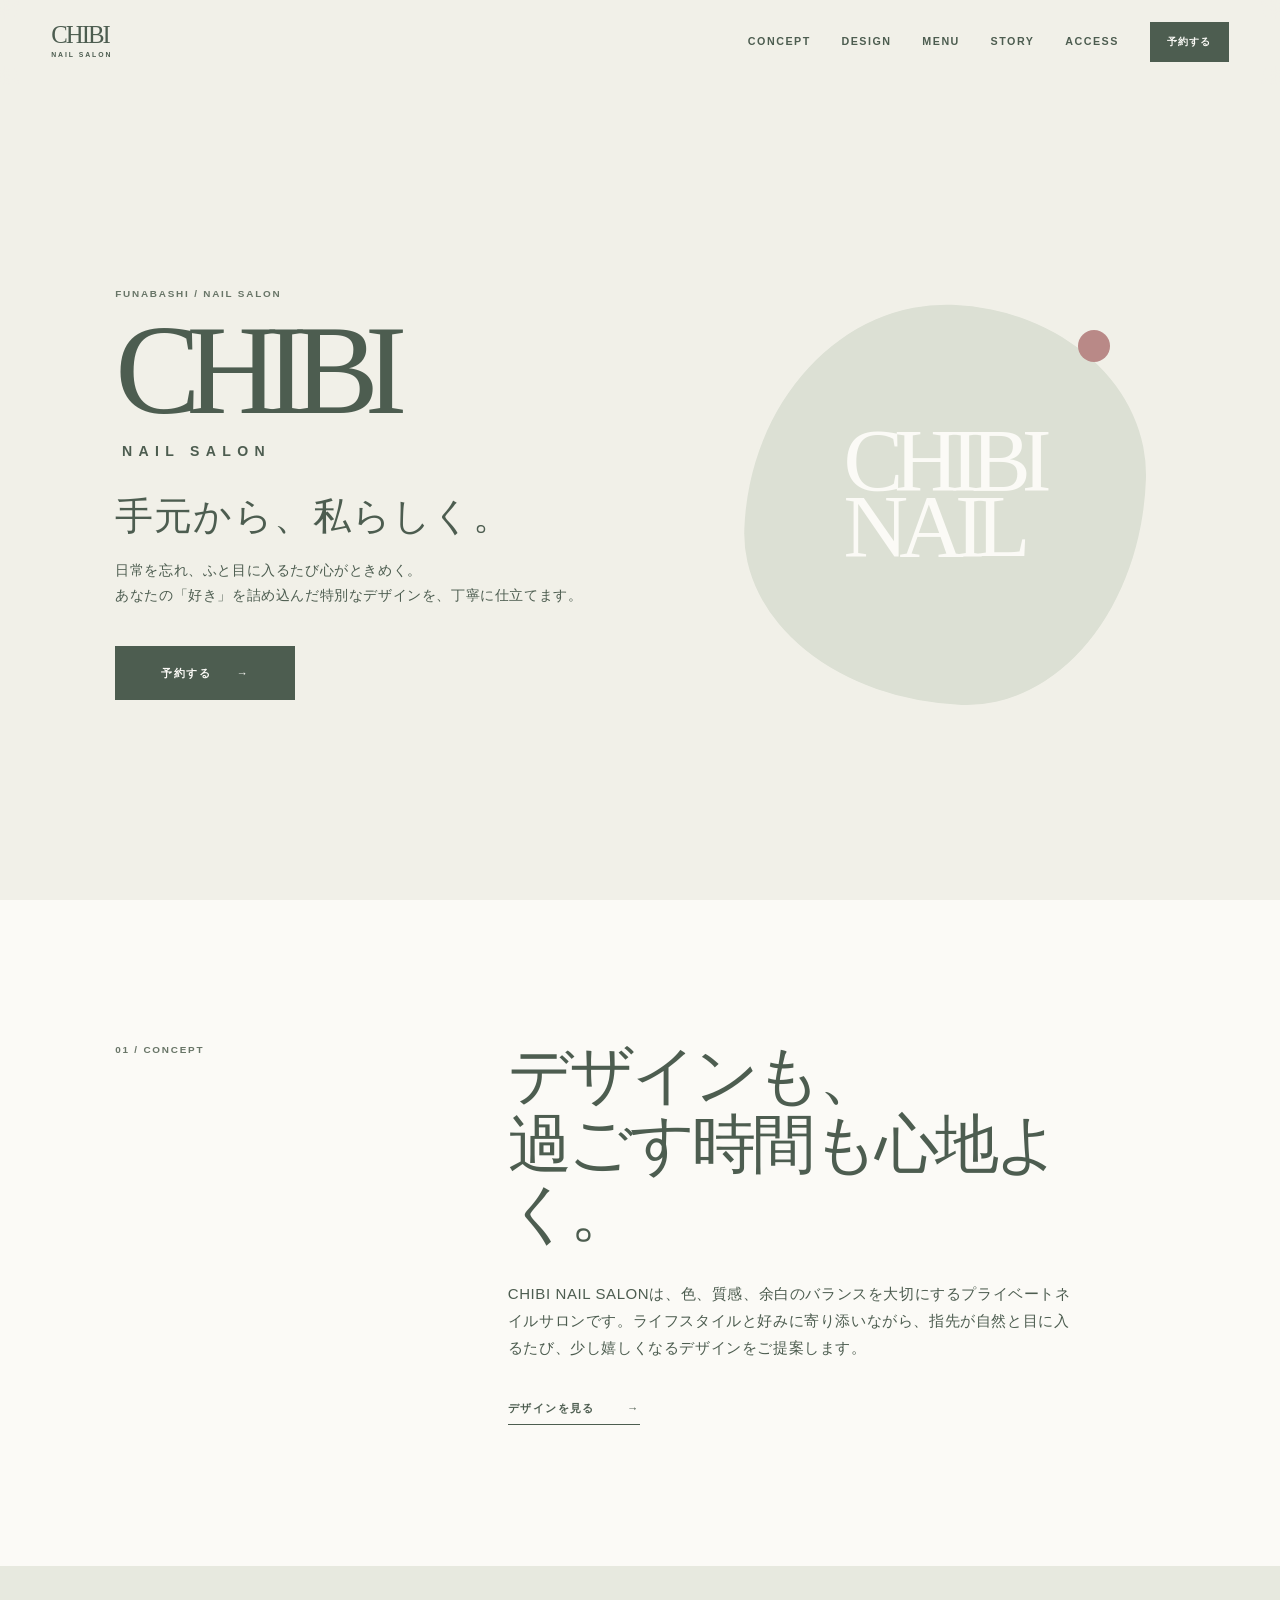
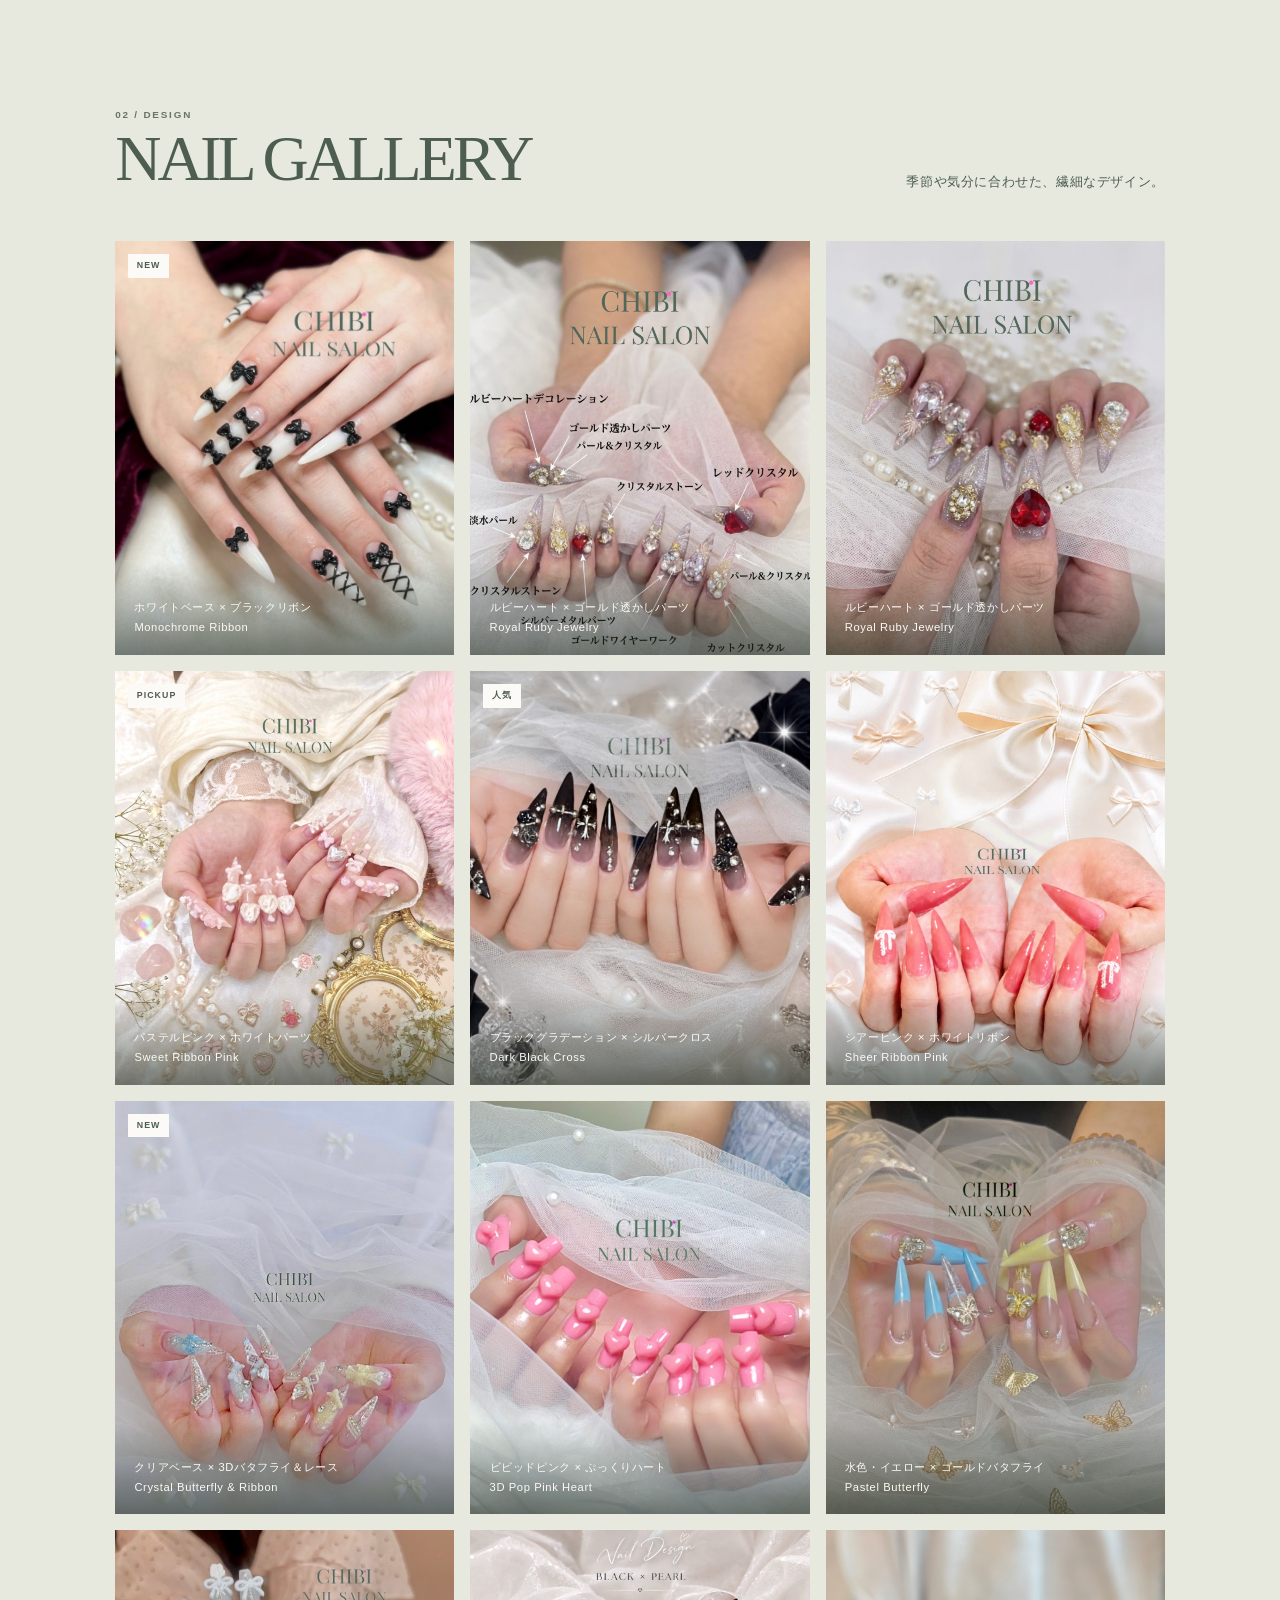
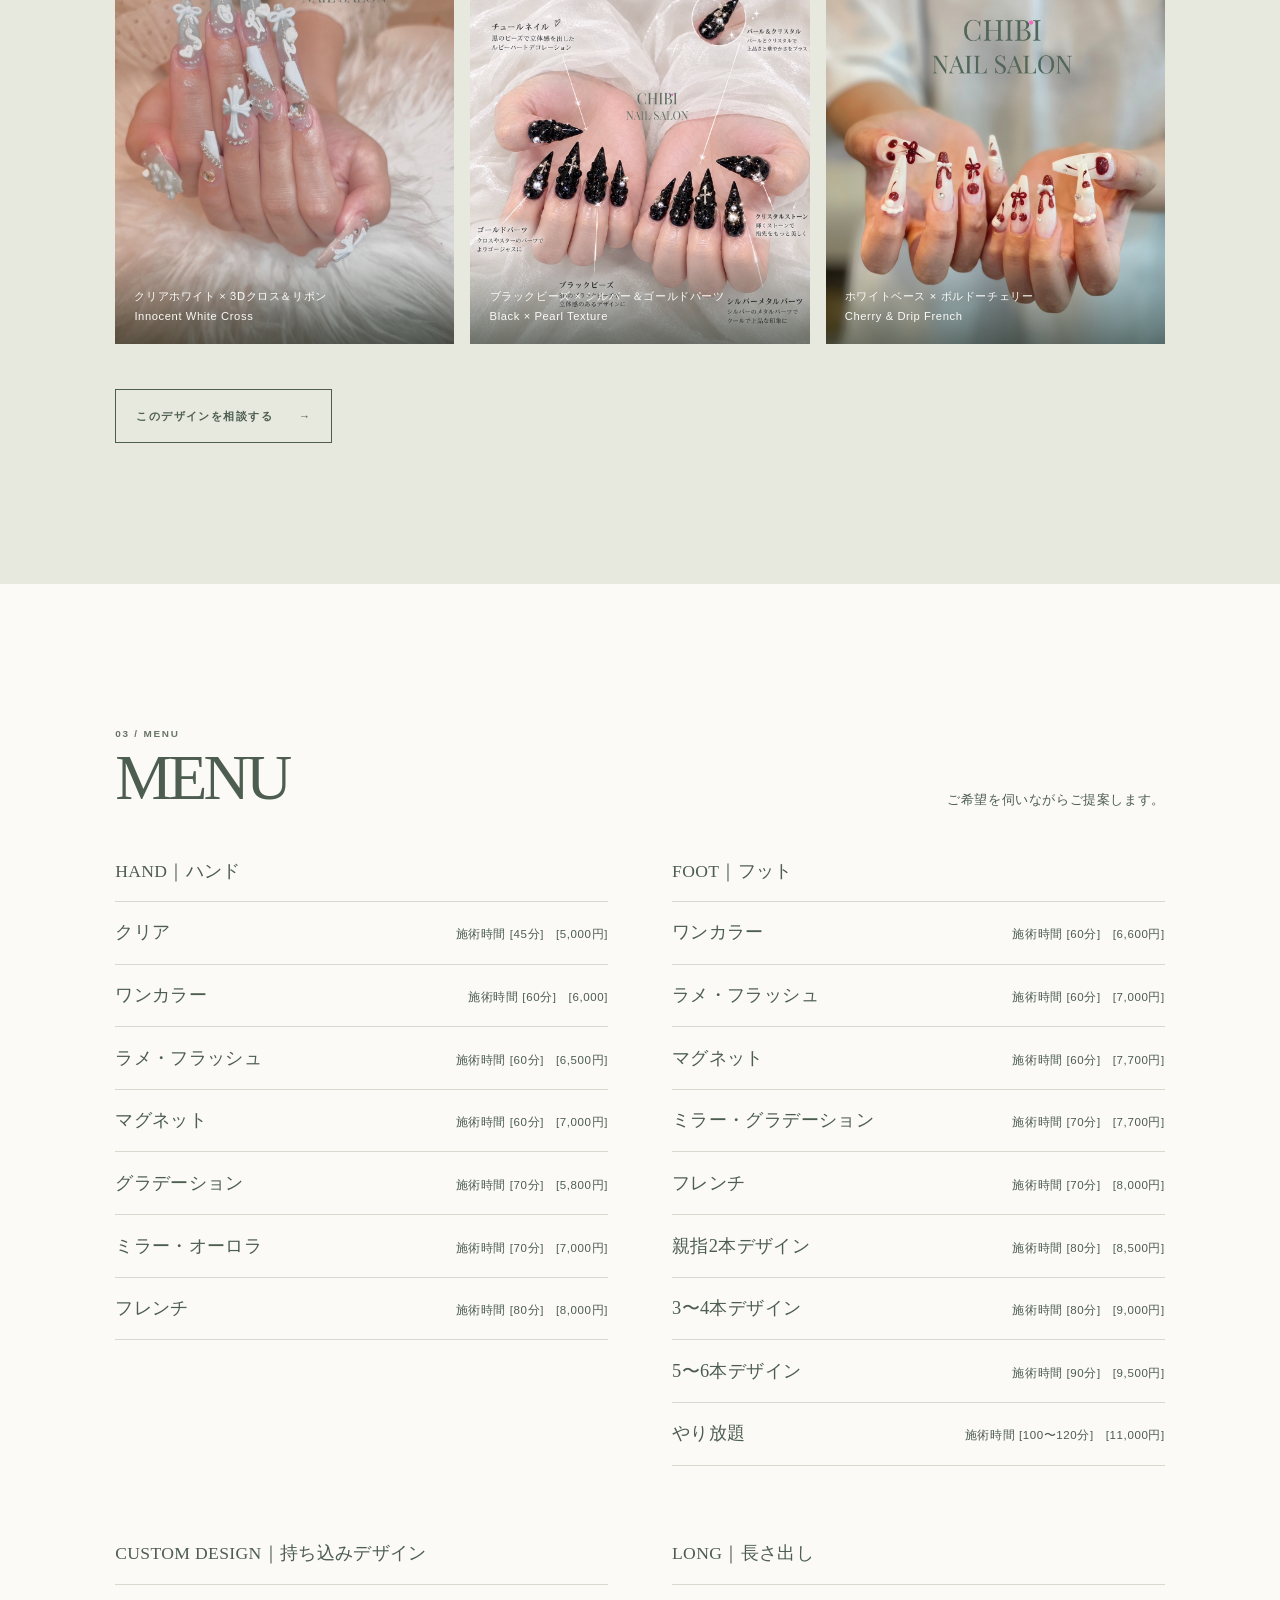
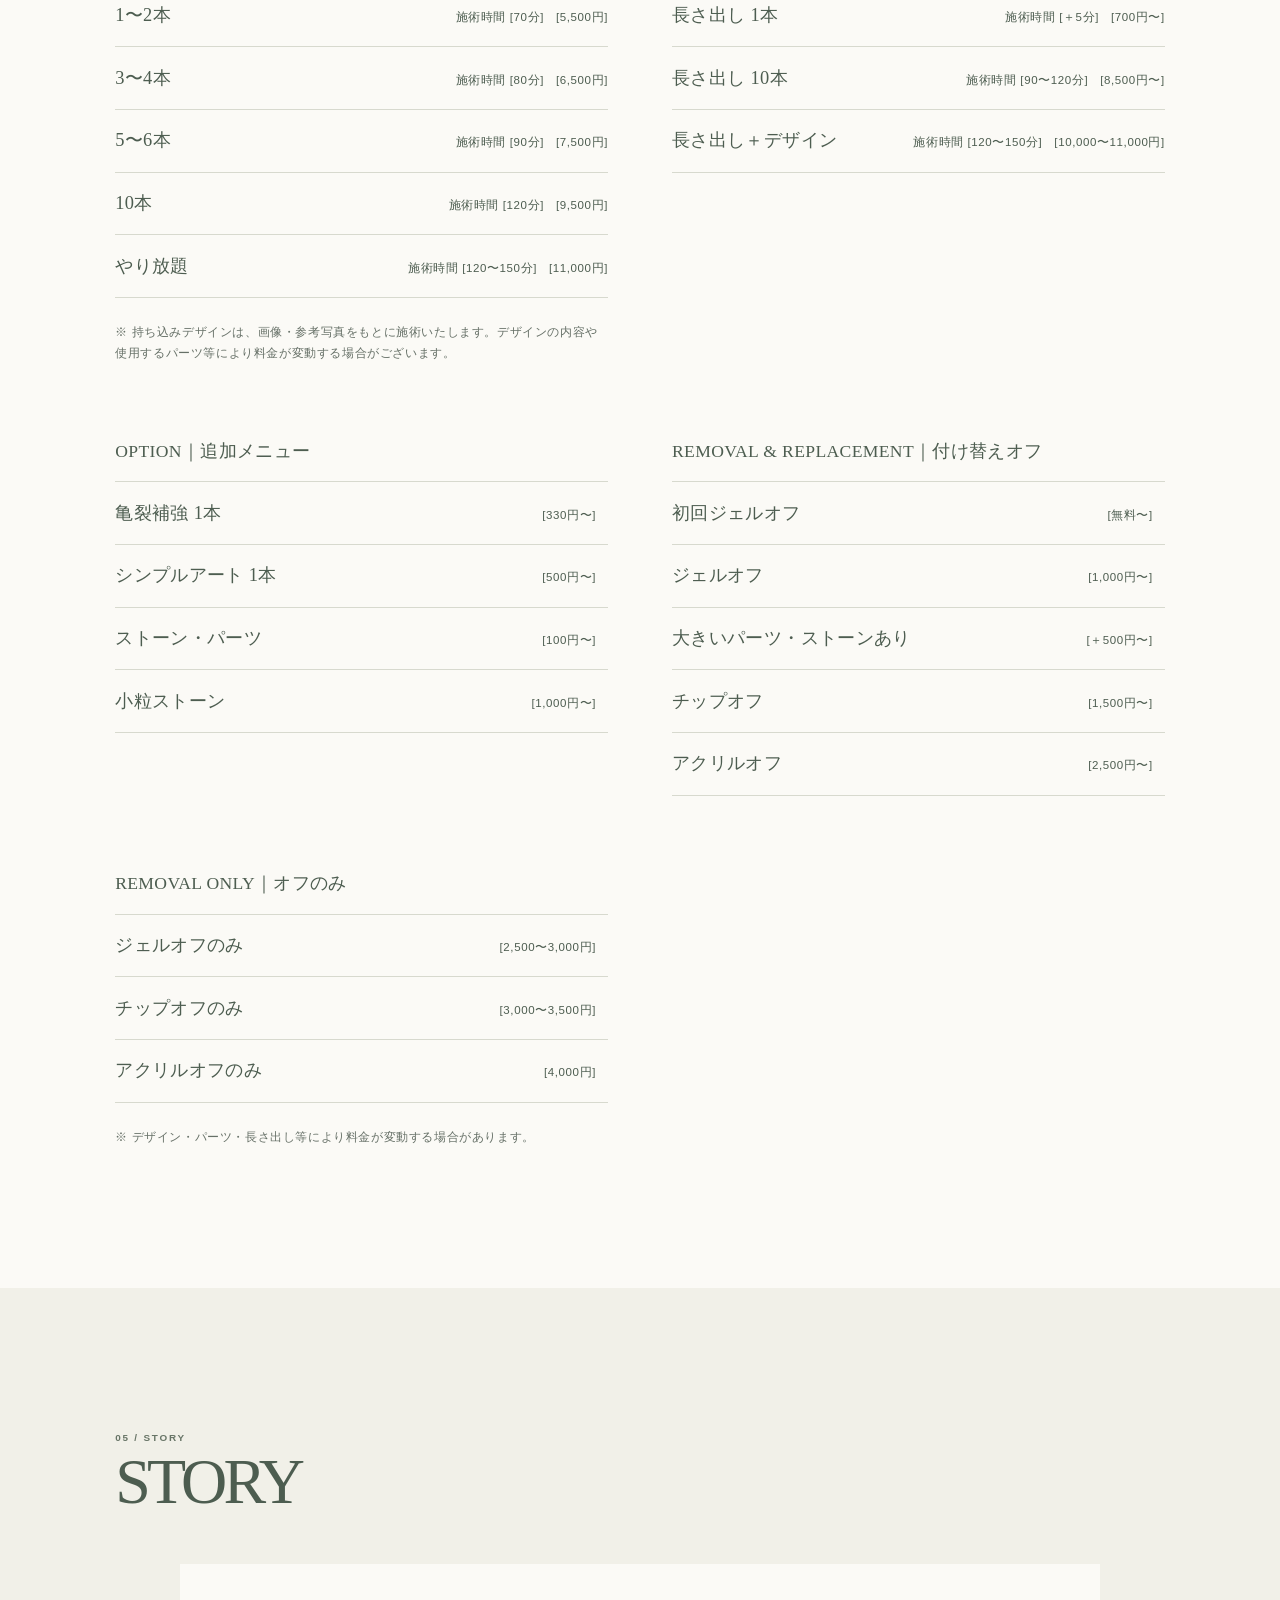
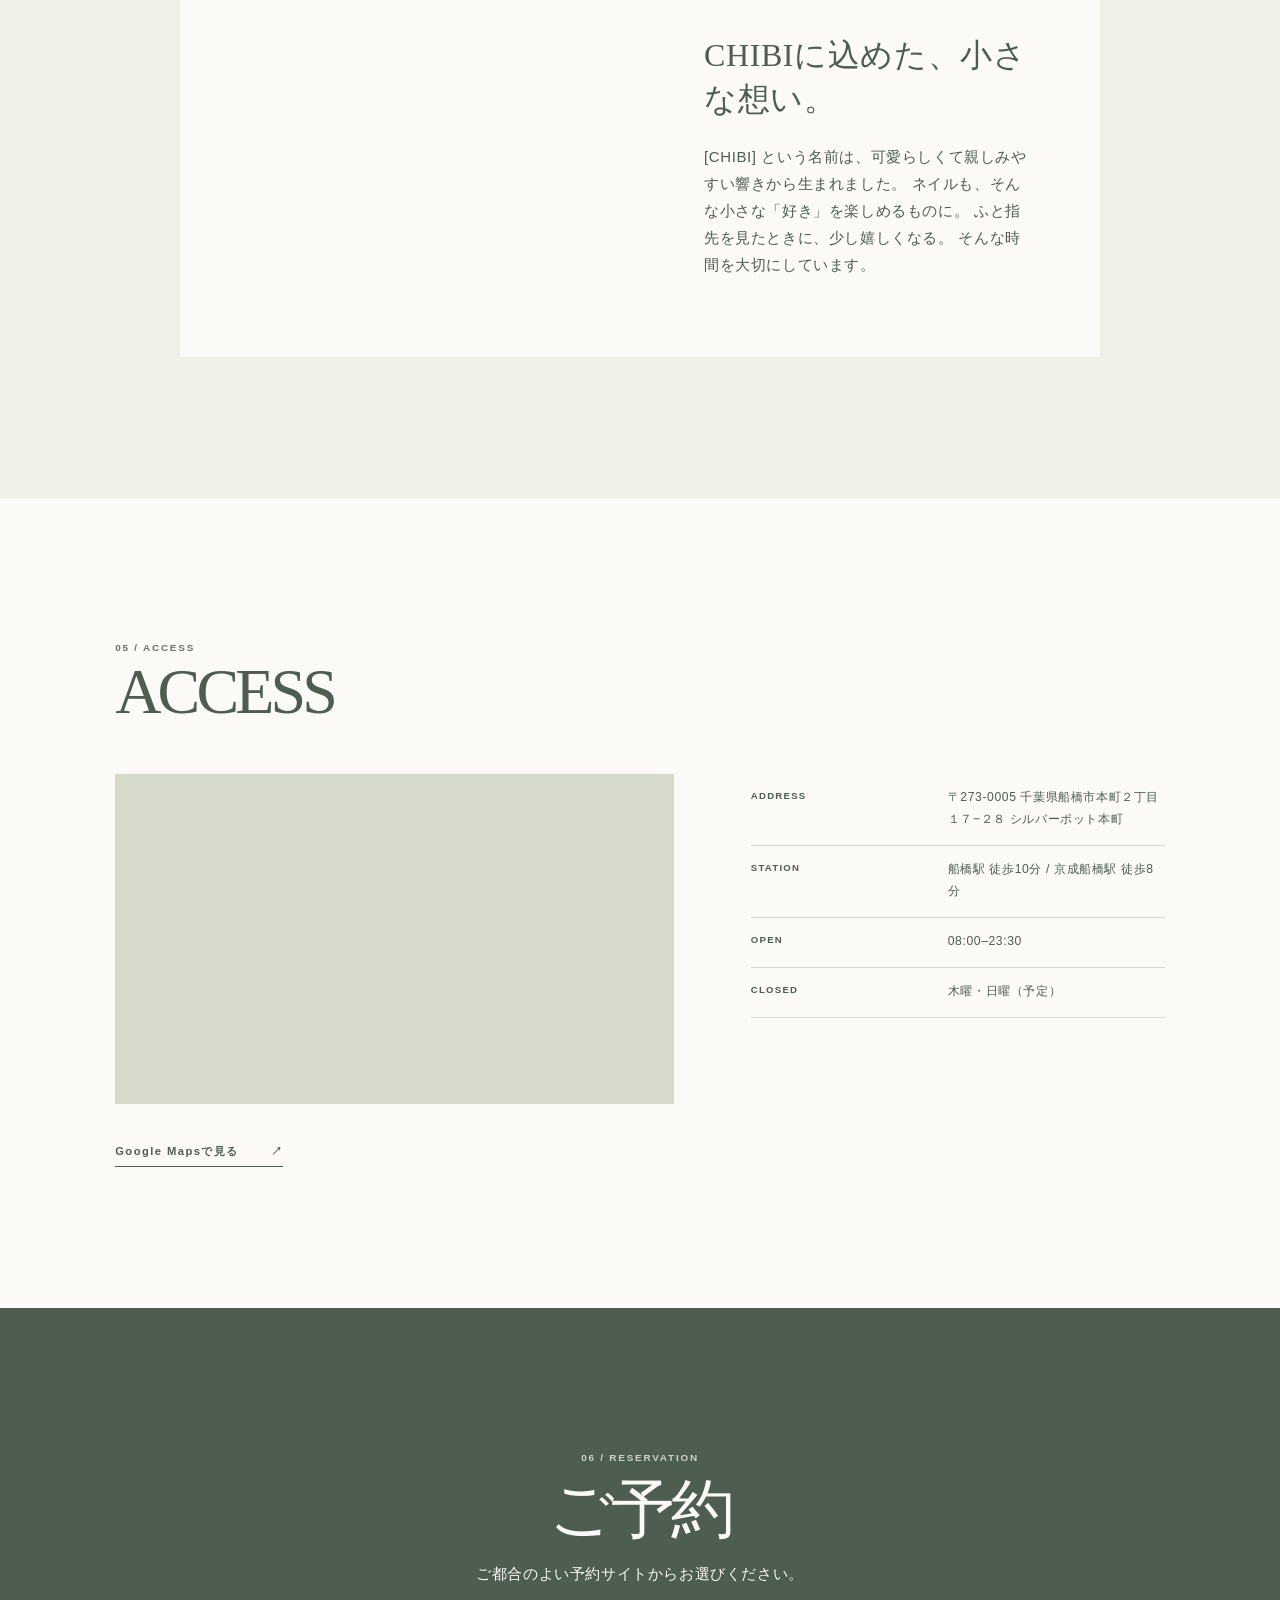
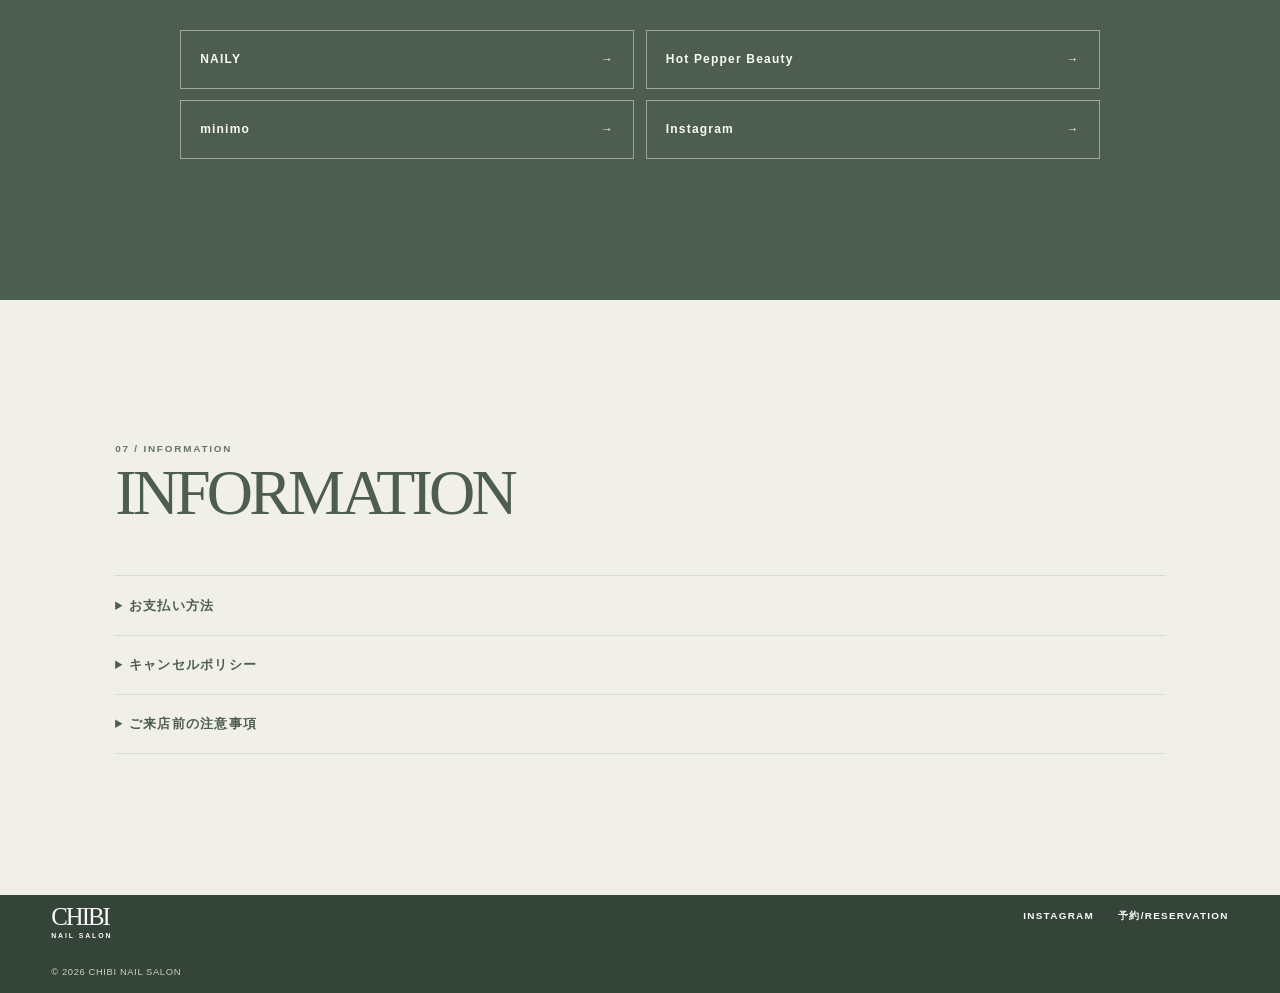
==== commit 4404fa62: "Update CHIBI nail salon LP" ====
--- a/index.html
+++ b/index.html
@@ -55,6 +55,9 @@
         <a href="#menu">
           MENU
         </a>
+        <a href="#story">
+          STORY
+        </a>
         <a href="#access">
           ACCESS
         </a>
@@ -68,7 +71,7 @@
       <section id="top" class="hero" aria-labelledby="hero-title">
         <div class="hero__content reveal">
           <p class="eyebrow">
-            TOKYO / NAIL SALON
+            FUNABASHI / NAIL SALON
           </p>
           <h1 id="hero-title">
             <span>
@@ -82,9 +85,9 @@
             手元から、私らしく。
           </p>
           <p class="hero__copy">
-            毎日に静かになじみ、ふと気分が上がる。
+            日常を忘れ、ふと目に入るたび心がときめく。
             <br>
-            あなたのためのニュアンスを、丁寧に仕立てます。
+            あなたの「好き」を詰め込んだ特別なデザインを、丁寧に仕立てます。
           </p>
           <a class="button" href="#reservation">
             予約する
@@ -633,10 +636,10 @@
         <div class="section-heading reveal">
           <div>
             <p class="eyebrow">
-              04 / STAFF
+              05 / STORY
             </p>
             <h2 id="staff-title">
-              STAFF
+              STORY
             </h2>
           </div>
         </div>
@@ -644,22 +647,26 @@
         <div class="staff-card reveal">
           <div class="staff-image placeholder-image">
             <span>
-              STAFF
-              <br>
-              PHOTO
+                <video autoplay muted loop playsinline>
+                  <source src="assets/logo/BRAND.mp4" type="video/mp4">
+                </video>
+              <!-- STAFF -->
+              <!-- <br>
+              PHOTO -->
             </span>
           </div>
           <div class="staff-copy">
             <p class="eyebrow">
-              NAIL ARTIST
+              <!-- NAIL ARTIST -->
             </p>
             <h3>
-              [スタッフ名]
+              CHIBIに込めた、小さな想い。
             </h3>
             <p>
-              [プロフィール] お客様の雰囲気や日常に寄り添う、やわらかなニュアンスデザインを大切にしています。
-            </p>
-            <dl>
+              [CHIBI] という名前は、可愛らしくて親しみやすい響きから生まれました。
+              ネイルも、そんな小さな「好き」を楽しめるものに。 ふと指先を見たときに、少し嬉しくなる。 そんな時間を大切にしています。
+            </p>
+            <!-- <dl>
               <div>
                 <dt>
                   SPECIALTY
@@ -678,7 +685,7 @@
                   </a>
                 </dd>
               </div>
-            </dl>
+            </dl> -->
           </div>
         </div>
       </section>
--- a/css/style.css
+++ b/css/style.css
@@ -200,6 +200,7 @@
   background: #dce0d4;
 }
 
+
 .hero__art p {
   z-index: 1;
   margin: 0;
@@ -402,14 +403,15 @@
 }
 
 .placeholder-image {
-  display: grid;
-  min-height: 420px;
-  place-items: center;
-  background: linear-gradient(145deg, #c7cdbb, #8e9a83);
-  color: #f5f3eb;
-  text-align: center;
-  font: 2rem/.8 var(--serif);
-  letter-spacing: -.05em;
+  position: relative;
+  overflow: hidden;
+}
+
+.placeholder-image video {
+  width: 100%;
+  height: 100%;
+  object-fit: cover;
+  display: block;
 }
 
 .staff-copy {
@@ -556,12 +558,12 @@
 }
 
 .site-footer {
-  padding: 3rem clamp(1.25rem, 4vw, 5rem);
+  padding: 0.75rem clamp(1rem, 4vw, 5rem);
   background: #354438;
   color: var(--white);
   display: grid;
   grid-template-columns: 1fr auto;
-  gap: 2rem;
+  gap: 0.5rem;
 }
 
 .brand--footer {
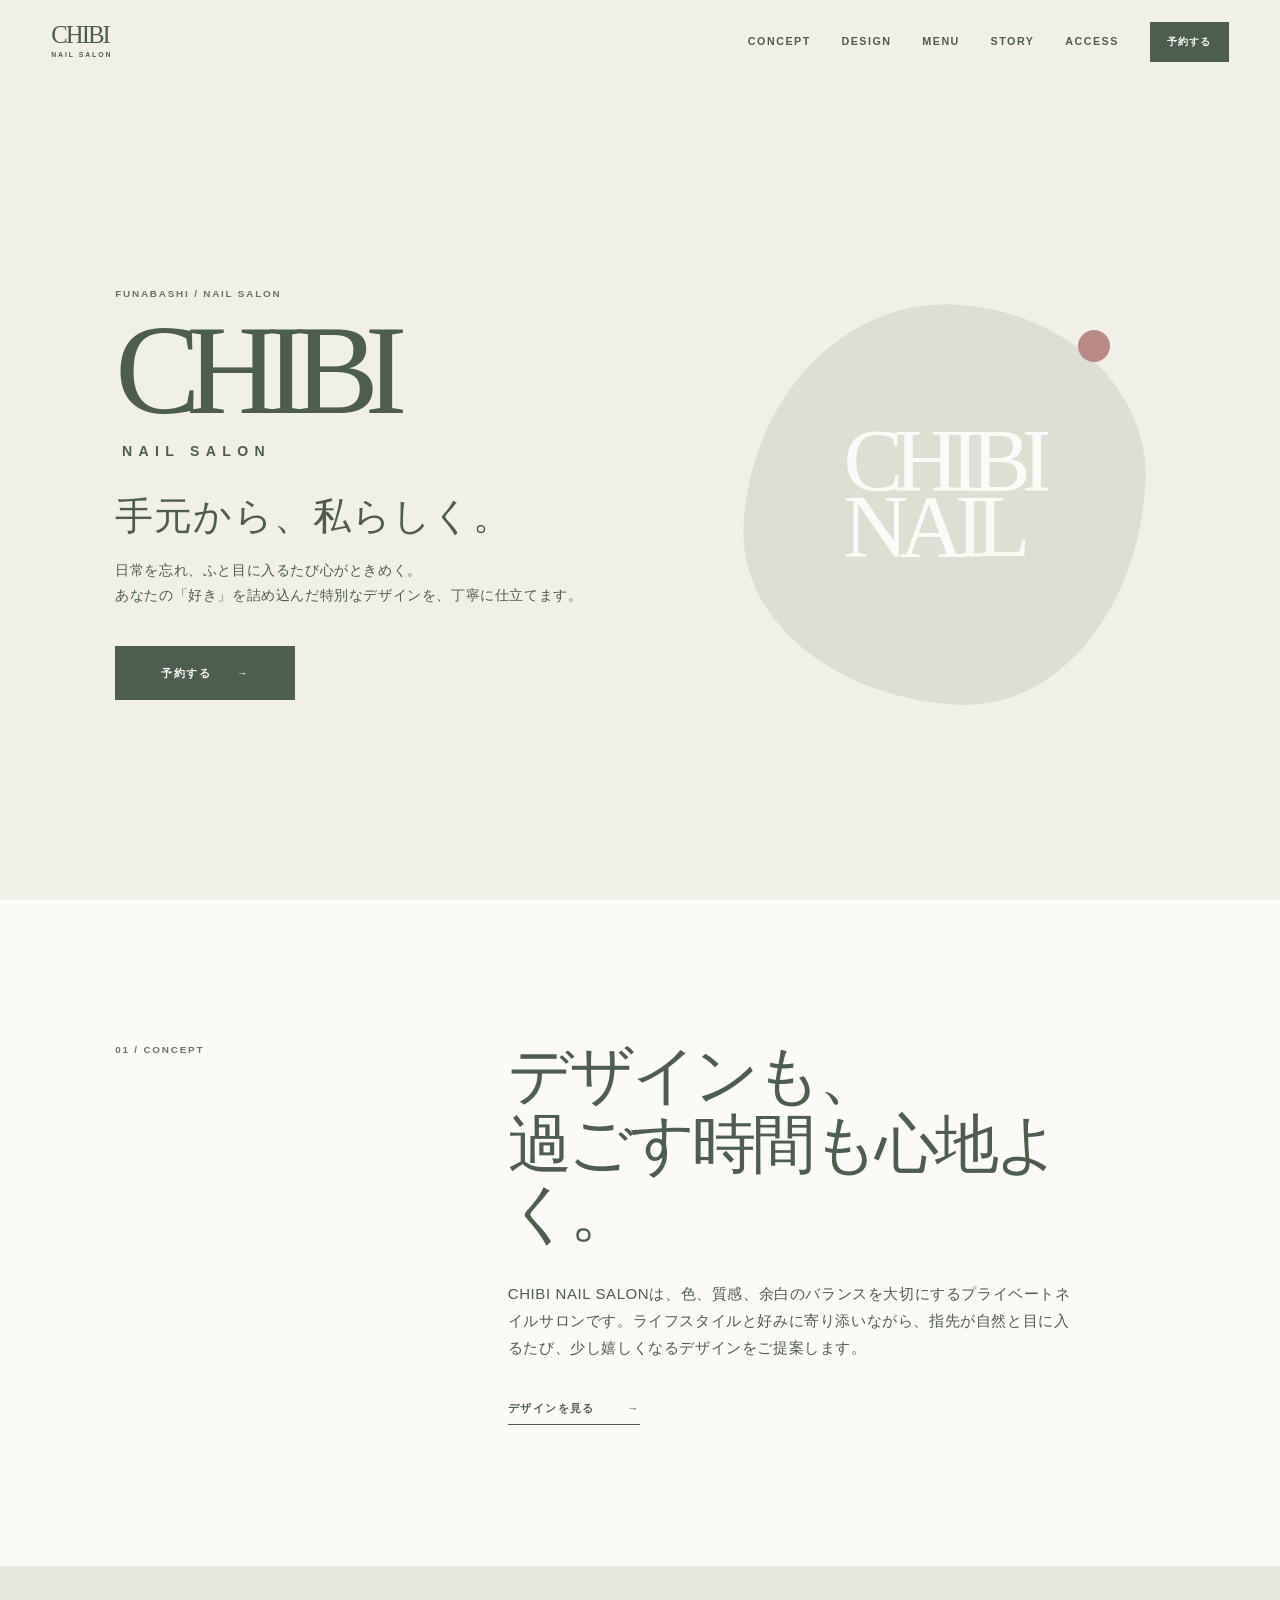
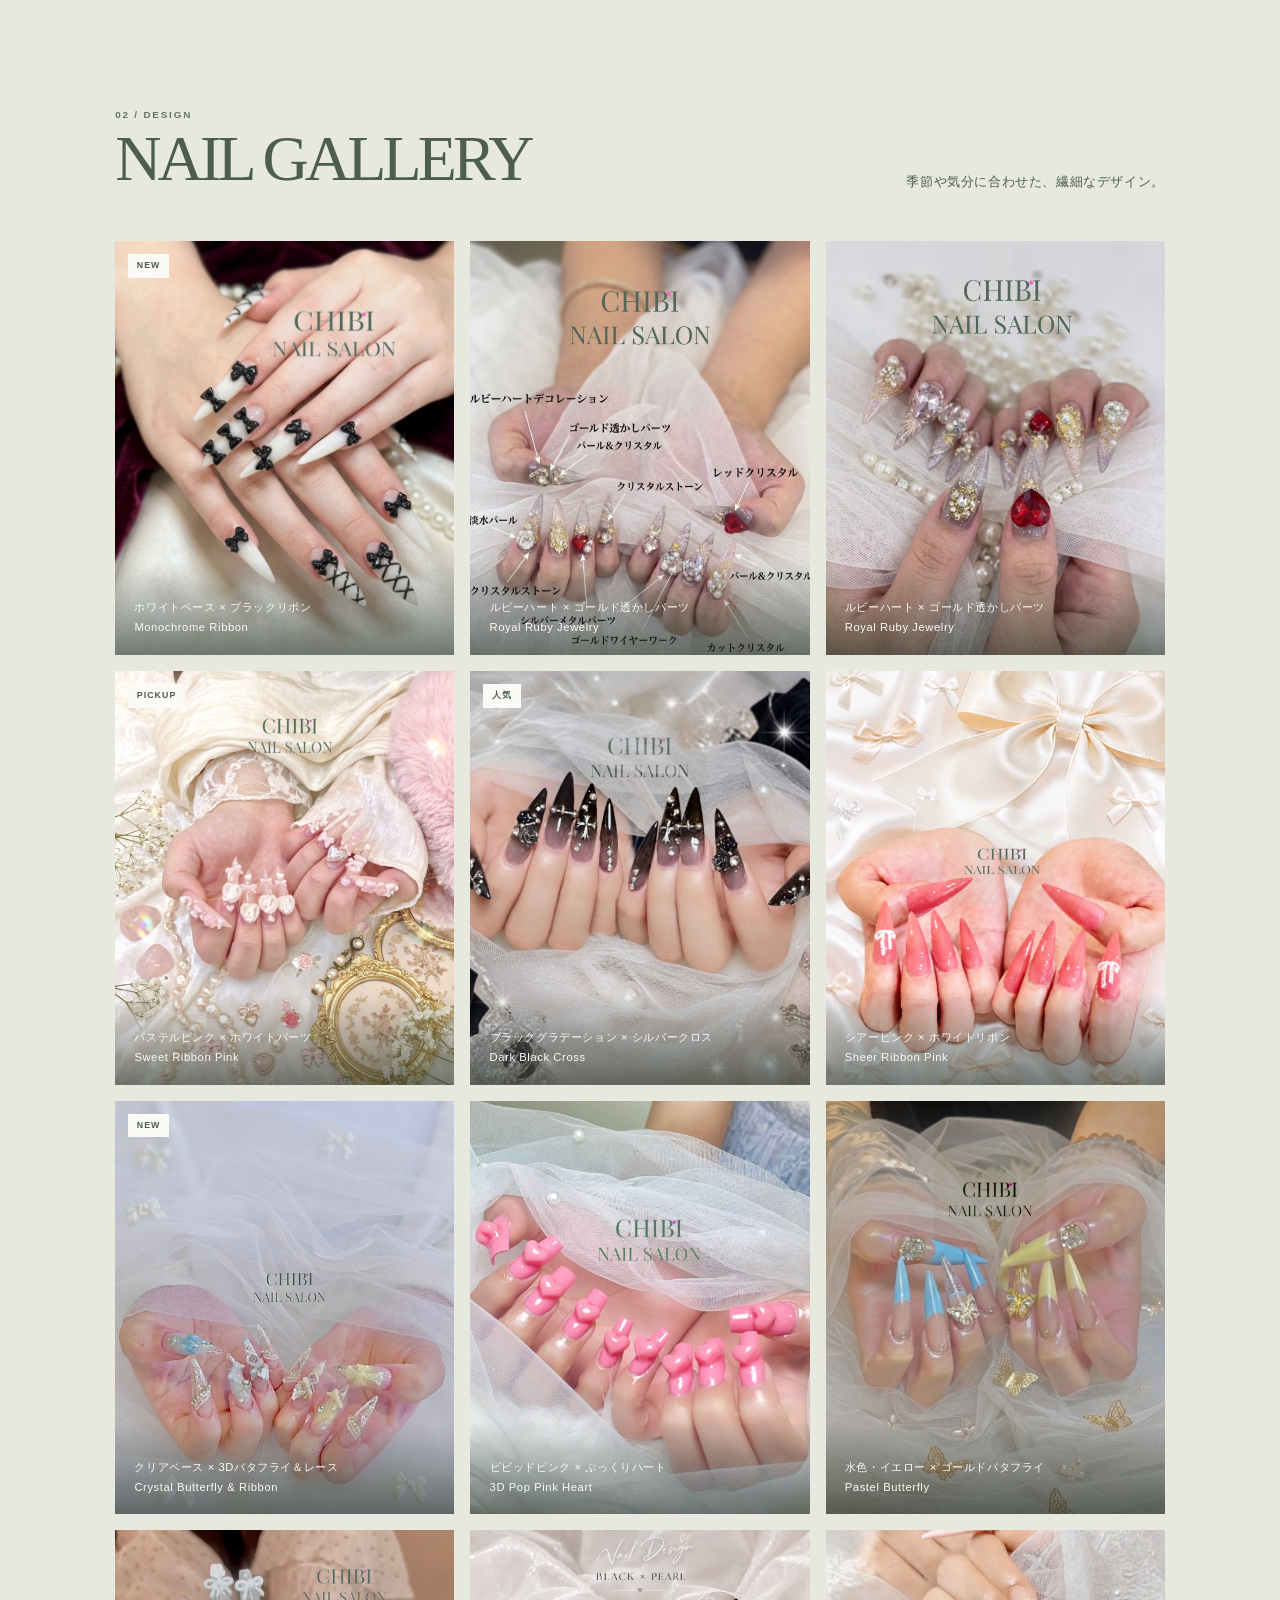
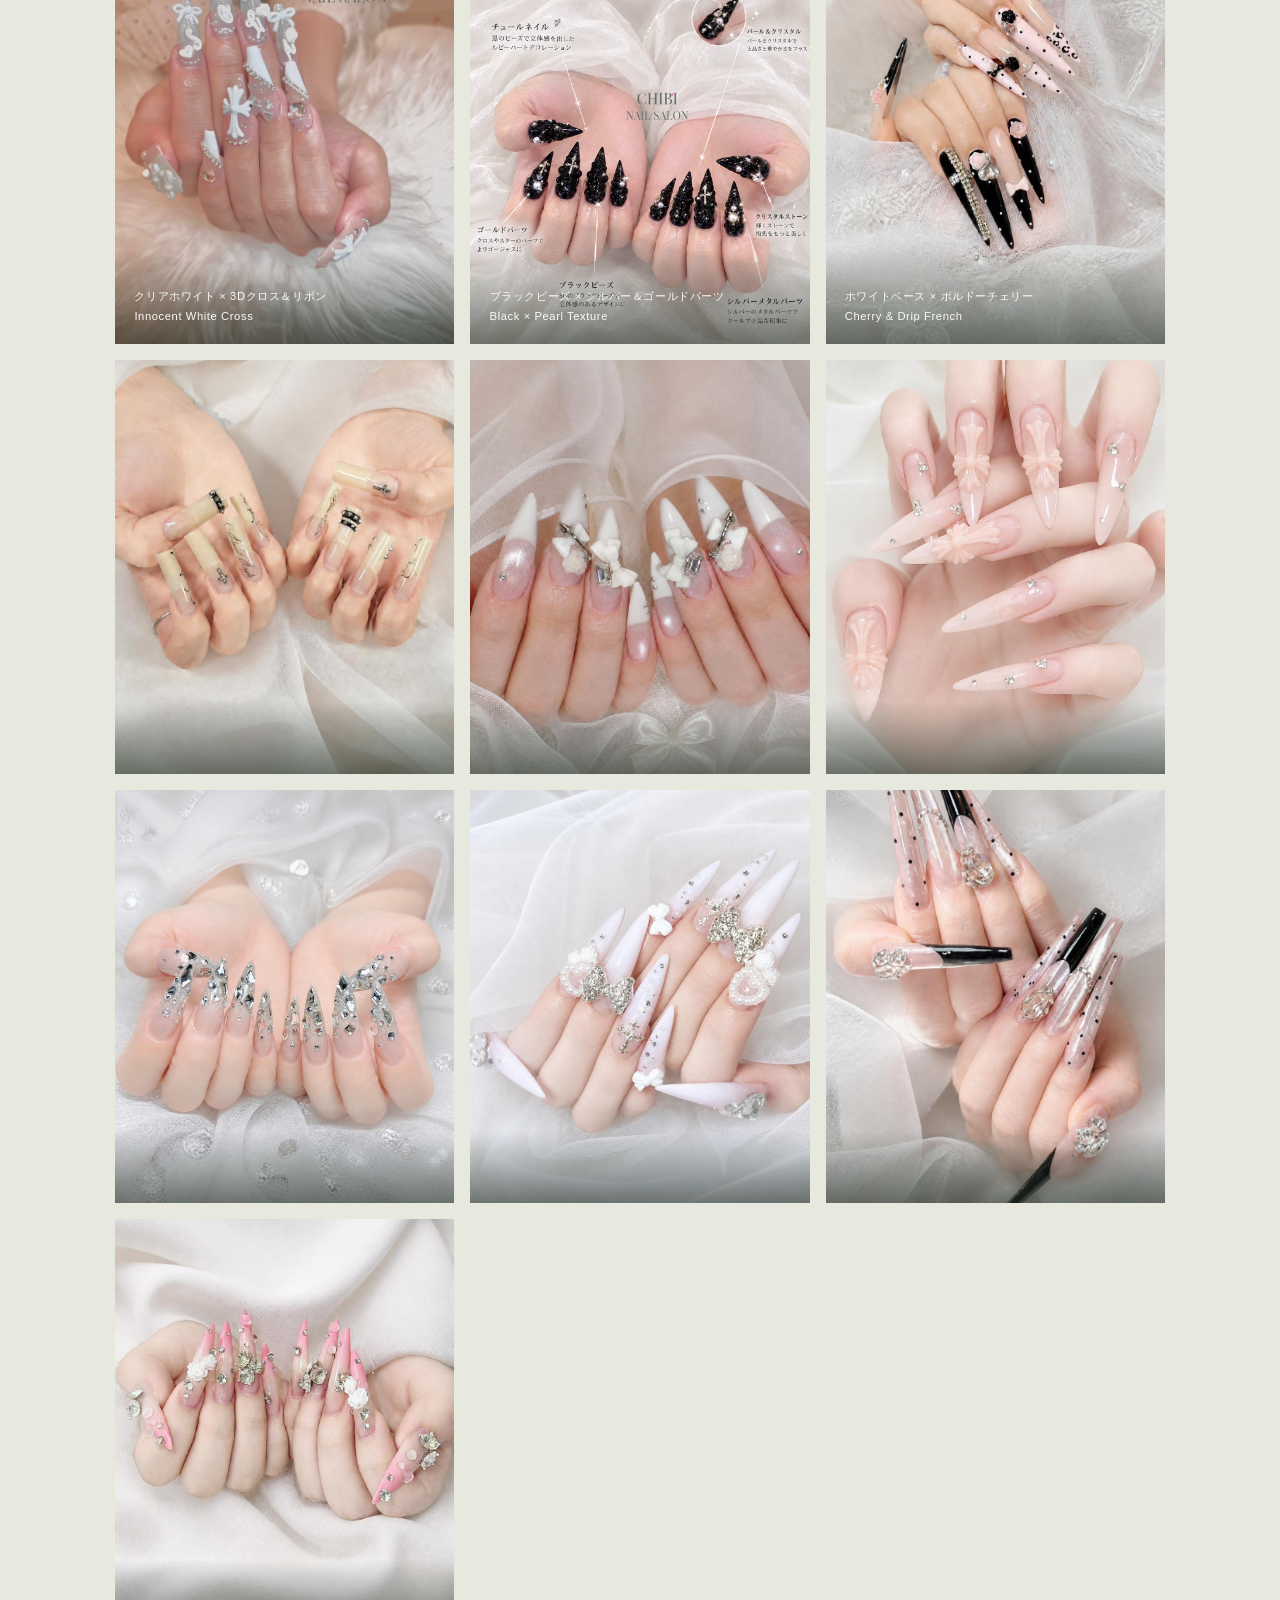
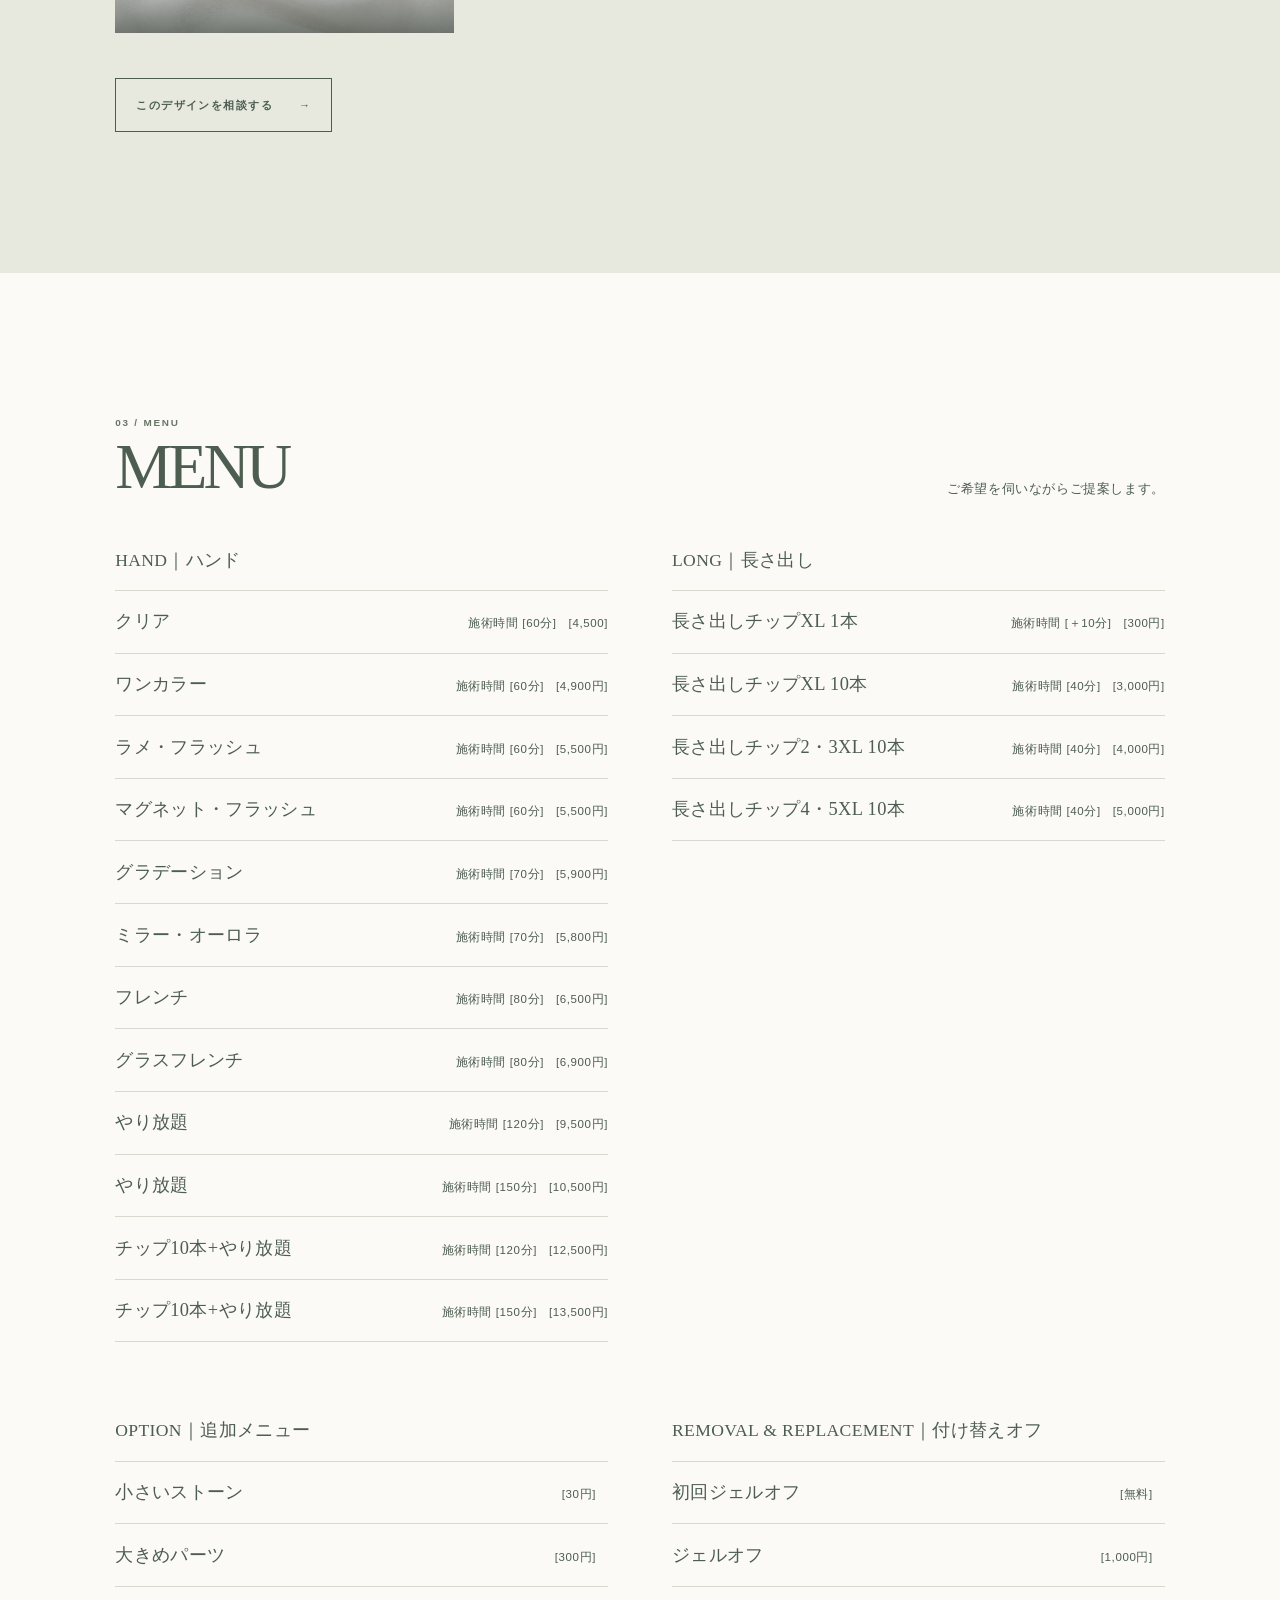
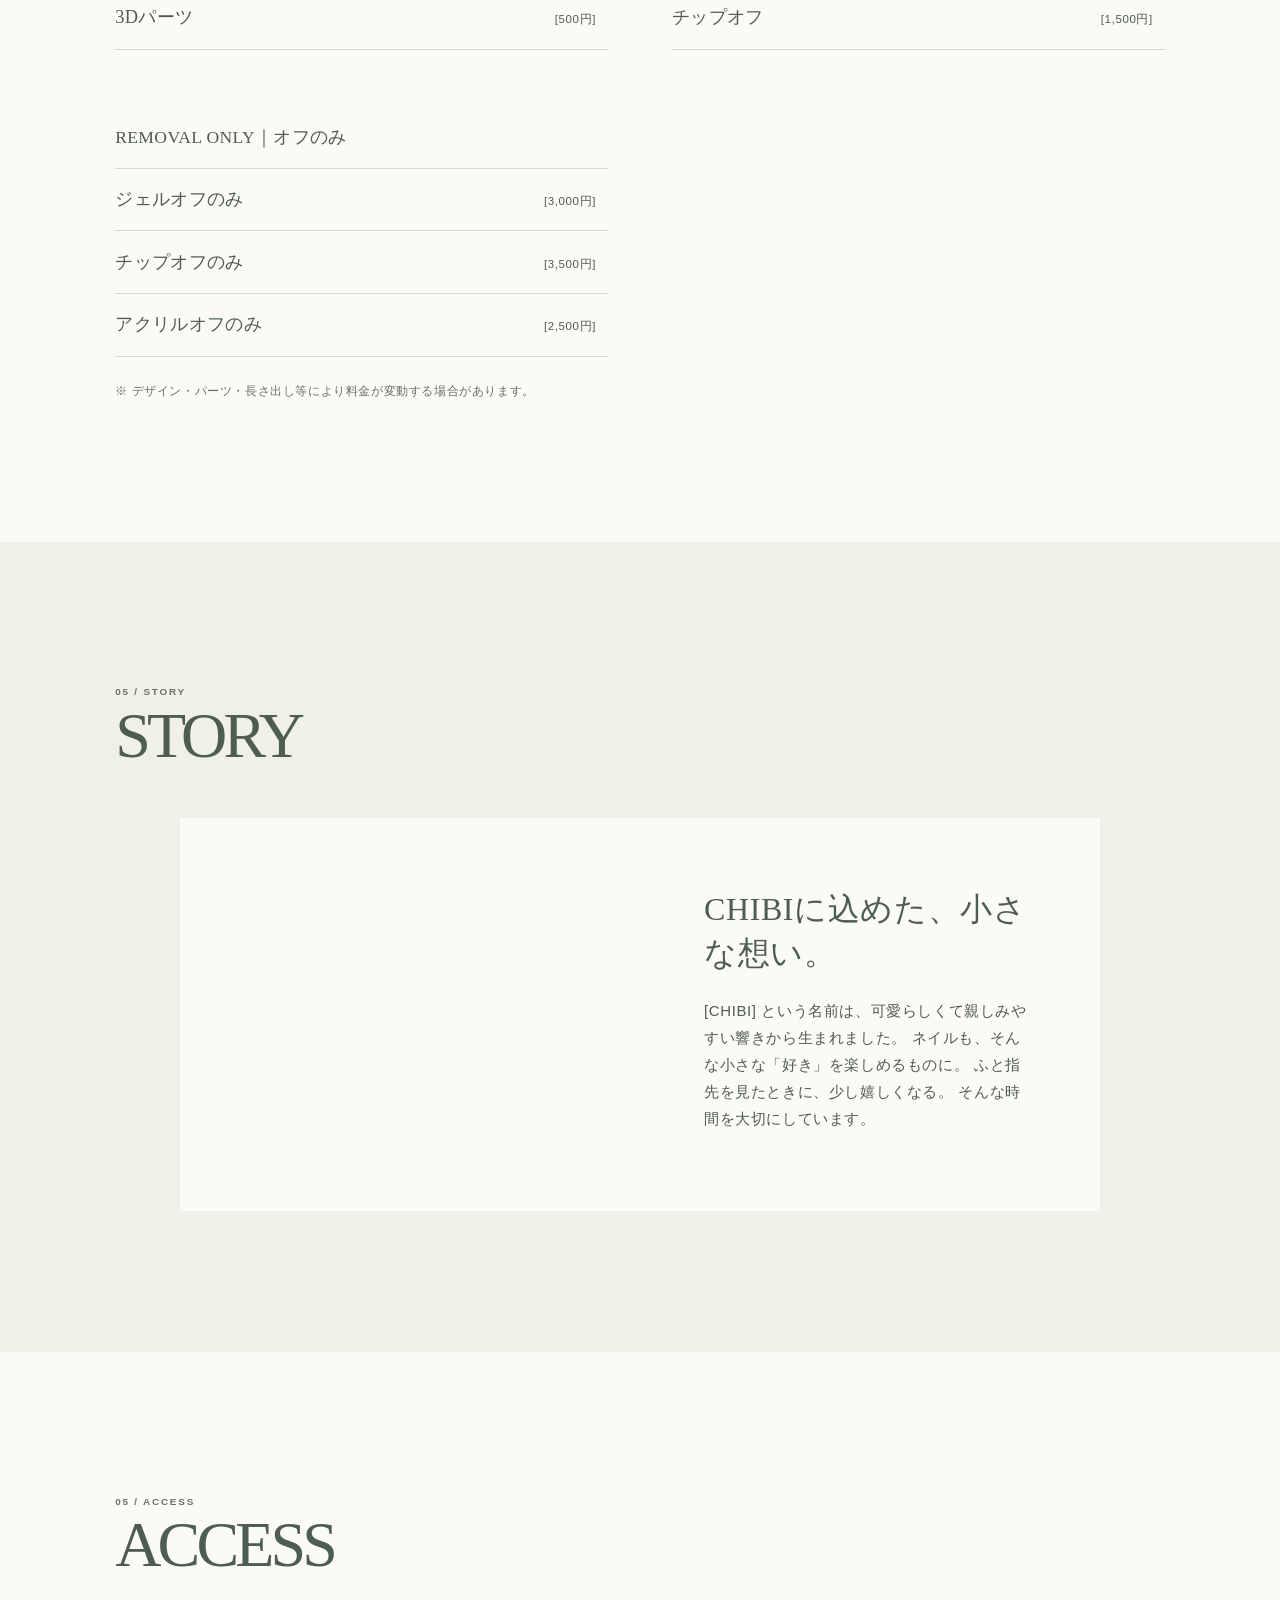
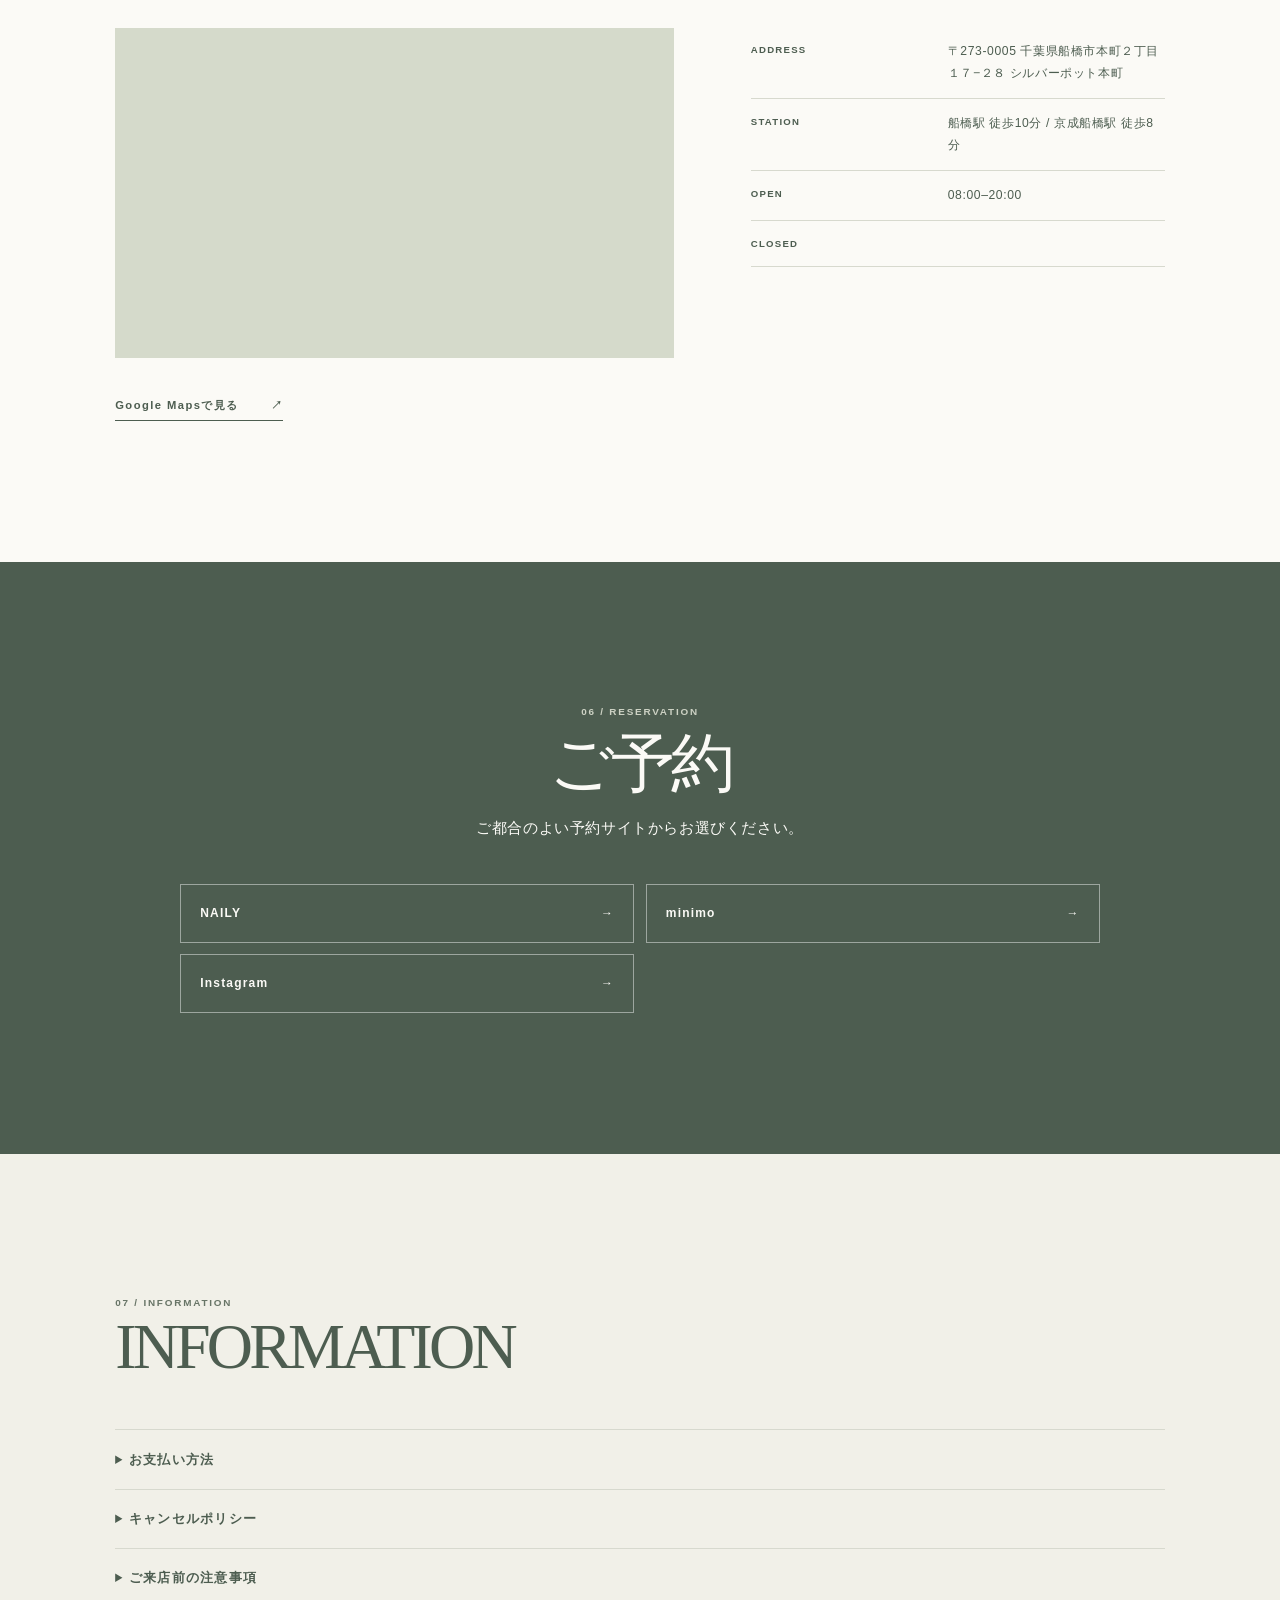
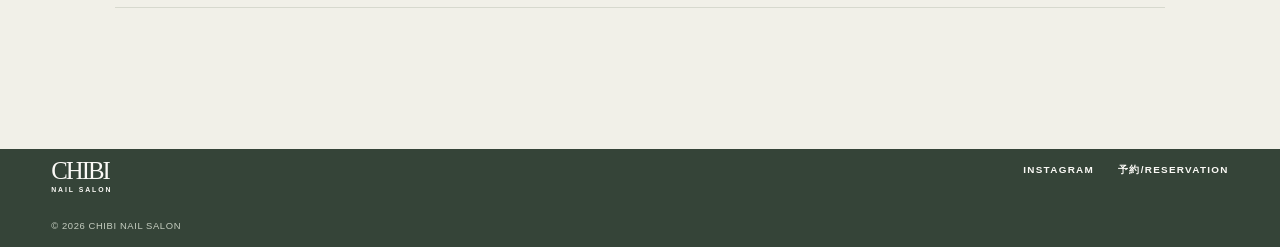
==== commit 78720959: "Update salon menu and booking links" ====
--- a/index.html
+++ b/index.html
@@ -179,7 +179,7 @@
               HAND｜ハンド
             </h3>
             <div class="menu-category__items">
-    <article>
+    <!-- <article>
                 <h3>
                   クリア
                 </h3>
@@ -189,6 +189,17 @@
                 <p class="price">
                   [5,000円]
                 </p>
+              </article> -->
+    <article>
+                <h3>
+                  クリア
+                </h3>
+                <p class="menu-meta">
+                  施術時間 [60分]
+                </p>
+                <p class="price">
+                  [4,500]
+                </p>
               </article>
     <article>
                 <h3>
@@ -198,7 +209,7 @@
                   施術時間 [60分]
                 </p>
                 <p class="price">
-                  [6,000]
+                  [4,900円]
                 </p>
               </article>
     <article>
@@ -209,267 +220,160 @@
                   施術時間 [60分]
                 </p>
                 <p class="price">
+                  [5,500円]
+                </p>
+              </article>
+    <article>
+                <h3>
+                  マグネット・フラッシュ
+                </h3>
+                <p class="menu-meta">
+                  施術時間 [60分]
+                </p>
+                <p class="price">
+                  [5,500円]
+                </p>
+              </article>
+    <article>
+                <h3>
+                  グラデーション
+                </h3>
+                <p class="menu-meta">
+                  施術時間 [70分]
+                </p>
+                <p class="price">
+                  [5,900円]
+                </p>
+              </article>
+    <article>
+                <h3>
+                  ミラー・オーロラ
+                </h3>
+                <p class="menu-meta">
+                  施術時間 [70分]
+                </p>
+                <p class="price">
+                  [5,800円]
+                </p>
+              </article>
+    <article>
+                <h3>
+                  フレンチ
+                </h3>
+                <p class="menu-meta">
+                  施術時間 [80分]
+                </p>
+                <p class="price">
                   [6,500円]
                 </p>
               </article>
-    <article>
-                <h3>
-                  マグネット
-                </h3>
-                <p class="menu-meta">
-                  施術時間 [60分]
-                </p>
-                <p class="price">
-                  [7,000円]
-                </p>
-              </article>
-    <article>
-                <h3>
-                  グラデーション
-                </h3>
-                <p class="menu-meta">
-                  施術時間 [70分]
-                </p>
-                <p class="price">
-                  [5,800円]
-                </p>
-              </article>
-    <article>
-                <h3>
-                  ミラー・オーロラ
-                </h3>
-                <p class="menu-meta">
-                  施術時間 [70分]
-                </p>
-                <p class="price">
-                  [7,000円]
-                </p>
-              </article>
-    <article>
-                <h3>
-                  フレンチ
-                </h3>
-                <p class="menu-meta">
-                  施術時間 [80分]
-                </p>
-                <p class="price">
-                  [8,000円]
-                </p>
-              </article>
-            </div>
-          </section>
-          <section class="menu-category-block">
-            <!-- フットの欄 -->
-            <h3 class="menu-category">
-              FOOT｜フット
-            </h3>
-            <div class="menu-category__items">
-    <article>
-                <h3>
-                  ワンカラー
-                </h3>
-                <p class="menu-meta">
-                  施術時間 [60分]
-                </p>
-                <p class="price">
-                  [6,600円]
-                </p>
-              </article>
-    <article>
-                <h3>
-                  ラメ・フラッシュ
-                </h3>
-                <p class="menu-meta">
-                  施術時間 [60分]
-                </p>
-                <p class="price">
-                  [7,000円]
-                </p>
-              </article>
-    <article>
-                <h3>
-                  マグネット
-                </h3>
-                <p class="menu-meta">
-                  施術時間 [60分]
-                </p>
-                <p class="price">
-                  [7,700円]
-                </p>
-              </article>
+                  <article>
+                    <h3>
+                      グラスフレンチ
+                    </h3>
+                    <p class="menu-meta">
+                      施術時間 [80分]
+                    </p>
+                    <p class="price">
+                      [6,900円]
+                    </p>
+                  </article>
+                <article>
+                  <h3>
+                    やり放題
+                  </h3>
+                  <p class="menu-meta">
+                    施術時間 [120分]
+                  </p>
+                  <p class="price">
+                    [9,500円]
+                  </p>
+                </article>
+                <article>
+                  <h3>
+                    やり放題
+                  </h3>
+                  <p class="menu-meta">
+                    施術時間 [150分]
+                  </p>
+                  <p class="price">
+                    [10,500円]
+                  </p>
+                </article>
+                <article>
+                  <h3>
+                    チップ10本+やり放題
+                  </h3>
+                  <p class="menu-meta">
+                    施術時間 [120分]
+                  </p>
+                  <p class="price">
+                    [12,500円]
+                  </p>
+                </article>
+                <article>
+                  <h3>
+                    チップ10本+やり放題
+                  </h3>
+                  <p class="menu-meta">
+                    施術時間 [150分]
+                  </p>
+                  <p class="price">
+                    [13,500円]
+                  </p>
+                </article>
+            </div>
 
-    <article>
-              <h3>
-                ミラー・グラデーション
-              </h3>
-              <p class="menu-meta">
-                施術時間 [70分]
-              </p>
-              <p class="price">
-                [7,700円]
-              </p>
-    </article>
-        <article>
-              <h3>
-                フレンチ
-              </h3>
-              <p class="menu-meta">
-                施術時間 [70分]
-              </p>
-              <p class="price">
-                [8,000円]
-              </p>
-    </article>
-        <article>
-              <h3>
-                親指2本デザイン
-              </h3>
-              <p class="menu-meta">
-                施術時間 [80分]
-              </p>
-              <p class="price">
-                [8,500円]
-              </p>
-    </article>
-    <article>
-                <h3>
-                  3〜4本デザイン
-                </h3>
-                <p class="menu-meta">
-                  施術時間 [80分]
-                </p>
-                <p class="price">
-                  [9,000円]
-                </p>
-              </article>
-        <article>
-                <h3>
-                  5〜6本デザイン
-                </h3>
-                <p class="menu-meta">
-                  施術時間 [90分]
-                </p>
-                <p class="price">
-                  [9,500円]
-                </p>
-              </article>
-        <article>
-                <h3>
-                  やり放題
-                </h3>
-                <p class="menu-meta">
-                  施術時間 [100〜120分]
-                </p>
-                <p class="price">
-                  [11,000円]
-                </p>
-              </article>
-            </div>
-          </section>
-          <section class="menu-category-block">
-            <h3 class="menu-category">
-              CUSTOM DESIGN｜持ち込みデザイン
-            </h3>
-            <div class="menu-category__items">
-    <article>
-                <h3>
-                  1〜2本
-                </h3>
-                <p class="menu-meta">
-                  施術時間 [70分]
-                </p>
-                <p class="price">
-                  [5,500円]
-                </p>
-              </article>
-    <article>
-                <h3>
-                  3〜4本
-                </h3>
-                <p class="menu-meta">
-                  施術時間 [80分]
-                </p>
-                <p class="price">
-                  [6,500円]
-                </p>
-              </article>
-    <article>
-                <h3>
-                  5〜6本
-                </h3>
-                <p class="menu-meta">
-                  施術時間 [90分]
-                </p>
-                <p class="price">
-                  [7,500円]
-                </p>
-              </article>
-    <article>
-                <h3>
-                  10本
-                </h3>
-                <p class="menu-meta">
-                  施術時間 [120分]
-                </p>
-                <p class="price">
-                  [9,500円]
-                </p>
-              </article>
-    <article>
-                <h3>
-                  やり放題
-                </h3>
-                <p class="menu-meta">
-                  施術時間 [120〜150分]
-                </p>
-                <p class="price">
-                  [11,000円]
-                </p>
-              </article>
-              <p class="note reveal">
-                ※ 持ち込みデザインは、画像・参考写真をもとに施術いたします。デザインの内容や使用するパーツ等により料金が変動する場合がございます。
-              </p>
-            </div>
           </section>
           <section class="menu-category-block">
             <h3 class="menu-category">
               LONG｜長さ出し
             </h3>
             <div class="menu-category__items">
-    <article>
-                <h3>
-                  長さ出し 1本
-                </h3>
-                <p class="menu-meta">
-                  施術時間 [＋5分]
-                </p>
-                <p class="price">
-                  [700円〜]
-                </p>
-              </article>
-    <article>
-                <h3>
-                  長さ出し 10本
-                </h3>
-                <p class="menu-meta">
-                  施術時間 [90〜120分]
-                </p>
-                <p class="price">
-                  [8,500円〜]
-                </p>
-              </article>
-    <article>
-                <h3>
-                  長さ出し＋デザイン
-                </h3>
-                <p class="menu-meta">
-                  施術時間 [120〜150分]
-                </p>
-                <p class="price">
-                  [10,000〜11,000円]
-                </p>
-              </article>
-
+              <article>
+                <h3>
+                  長さ出しチップXL 1本
+                </h3>
+                <p class="menu-meta">
+                  施術時間 [＋10分]
+                </p>
+                <p class="price">
+                  [300円]
+                </p>
+              </article>
+              <article>
+                <h3>
+                  長さ出しチップXL 10本
+                </h3>
+                <p class="menu-meta">
+                  施術時間 [40分]
+                </p>
+                <p class="price">
+                  [3,000円]
+                </p>
+              </article>
+              <article>
+                <h3>
+                  長さ出しチップ2・3XL 10本
+                </h3>
+                <p class="menu-meta">
+                  施術時間 [40分]
+                </p>
+                <p class="price">
+                  [4,000円]
+                </p>
+              </article>
+              <article>
+                <h3>
+                  長さ出しチップ4・5XL 10本
+                </h3>
+                <p class="menu-meta">
+                  施術時間 [40分]
+                </p>
+                <p class="price">
+                  [5,000円]
+                </p>
+              </article>
             </div>
           </section>
           <section class="menu-category-block">
@@ -477,52 +381,42 @@
               OPTION｜追加メニュー
             </h3>
             <div class="menu-category__items">
-    <article>
-                <h3>
-                  亀裂補強 1本
-                </h3>
-                <!-- <p class="menu-meta">
-                  施術時間 [120〜150分]
-                </p> -->
-                <p class="price">
-                  [330円〜]
-                </p>
-              </article>
-    <article>
-                <h3>
-                  シンプルアート 1本
-                </h3>
-                <!-- <p class="menu-meta">
-                  施術時間 [120〜150分]
-                </p> -->
-                <p class="price">
-                  [500円〜]
-                </p>
-              </article>
-    <article>
-                <h3>
-                  ストーン・パーツ
-                </h3>
-                <!-- <p class="menu-meta">
-                  施術時間 [120〜150分]
-                </p> -->
-                <p class="price">
-                  [100円〜]
-                </p>
-              </article>
-    <article>
-                <h3>
-                  小粒ストーン
-                </h3>
-                <!-- <p class="menu-meta">
-                  施術時間 [120〜150分]
-                </p> -->
-                <p class="price">
-                  [1,000円〜]
+              <article>
+                <h3>
+                  小さいストーン
+                </h3>
+                <!-- <p class="menu-meta">
+                            施術時間 [120〜150分]
+                          </p> -->
+                <p class="price">
+                  [30円]
+                </p>
+              </article>
+              <article>
+                <h3>
+                  大きめパーツ
+                </h3>
+                <!-- <p class="menu-meta">
+                            施術時間 [120〜150分]
+                          </p> -->
+                <p class="price">
+                  [300円]
+                </p>
+              </article>
+              <article>
+                <h3>
+                  3Dパーツ
+                </h3>
+                <!-- <p class="menu-meta">
+                            施術時間 [120〜150分]
+                          </p> -->
+                <p class="price">
+                  [500円]
                 </p>
               </article>
             </div>
           </section>
+
           <section class="menu-category-block">
             <h3 class="menu-category">
               REMOVAL &amp; REPLACEMENT｜付け替えオフ
@@ -536,7 +430,7 @@
                   施術時間 [120〜150分]
                 </p> -->
                 <p class="price">
-                  [無料〜]
+                  [無料]
                 </p>
               </article>
     <article>
@@ -547,40 +441,18 @@
                   施術時間 [120〜150分]
                 </p> -->
                 <p class="price">
-                  [1,000円〜]
-                </p>
-              </article>
-    <article>
-                <h3>
-                  大きいパーツ・ストーンあり
+                  [1,000円]
+                </p>
+              </article>
+    <article>
+                <h3>
+                  チップオフ
                 </h3>
                 <!-- <p class="menu-meta">
                   施術時間 [120〜150分]
                 </p> -->
                 <p class="price">
-                  [＋500円〜]
-                </p>
-              </article>
-    <article>
-                <h3>
-                  チップオフ
-                </h3>
-                <!-- <p class="menu-meta">
-                  施術時間 [120〜150分]
-                </p> -->
-                <p class="price">
-                  [1,500円〜]
-                </p>
-              </article>
-    <article>
-                <h3>
-                  アクリルオフ
-                </h3>
-                <!-- <p class="menu-meta">
-                  施術時間 [120〜150分]
-                </p> -->
-                <p class="price">
-                  [2,500円〜]
+                  [1,500円]
                 </p>
               </article>
             </div>
@@ -598,7 +470,7 @@
                   施術時間 [120〜150分]
                 </p> -->
                 <p class="price">
-                  [2,500〜3,000円]
+                  [3,000円]
                 </p>
               </article>
     <article>
@@ -609,7 +481,7 @@
                   施術時間 [120〜150分]
                 </p> -->
                 <p class="price">
-                  [3,000〜3,500円]
+                  [3,500円]
                 </p>
               </article>
     <article>
@@ -620,7 +492,7 @@
                   施術時間 [120〜150分]
                 </p> -->
                 <p class="price">
-                  [4,000円]
+                  [2,500円]
                 </p>
               </article>
 
@@ -731,7 +603,7 @@
                 OPEN
               </dt>
               <dd>
-                08:00–23:30
+                08:00–20:00
               </dd>
             </div>
             <div>
@@ -739,7 +611,7 @@
                 CLOSED
               </dt>
               <dd>
-                木曜・日曜（予定）
+                <!-- 木曜・日曜（予定） -->
               </dd>
             </div>
           </dl>
@@ -765,19 +637,19 @@
           </p>
           <!-- CHANGE: 各 href を実際の予約URLに必ず差し替えてください -->
           <div class="reservation-links">
-            <a href="[NAILY予約URL]" target="_blank" rel="noopener noreferrer">
+            <a href="https://nailie.jp/booking/qAnlBxmc9B/sns-link" target="_blank" rel="noopener noreferrer">
               NAILY
               <span>
                 →
               </span>
             </a>
-            <a href="[ホットペッパー予約URL]" target="_blank" rel="noopener noreferrer">
+            <!-- <a href="[ホットペッパー予約URL]" target="_blank" rel="noopener noreferrer">
               Hot Pepper Beauty
               <span>
                 →
               </span>
-            </a>
-            <a href="[minimo予約URL]" target="_blank" rel="noopener noreferrer">
+            </a> -->
+            <a href="https://minimodel.jp/r/af01FDM?sharefrom=app" target="_blank" rel="noopener noreferrer">
               minimo
               <span>
                 →
@@ -811,11 +683,8 @@
               お支払い方法
             </summary>
             <p>
-              💳 お支払い方法
-
-              現金・クレジットカードをご利用いただけます。
-
-              ※クレジットカード決済をご希望の場合は、対応ブランド・決済方法をご来店時にご案内いたします。
+              💴 お支払い方法
+              現金のみご利用いただけます。
             </p>
           </details>
           <details>
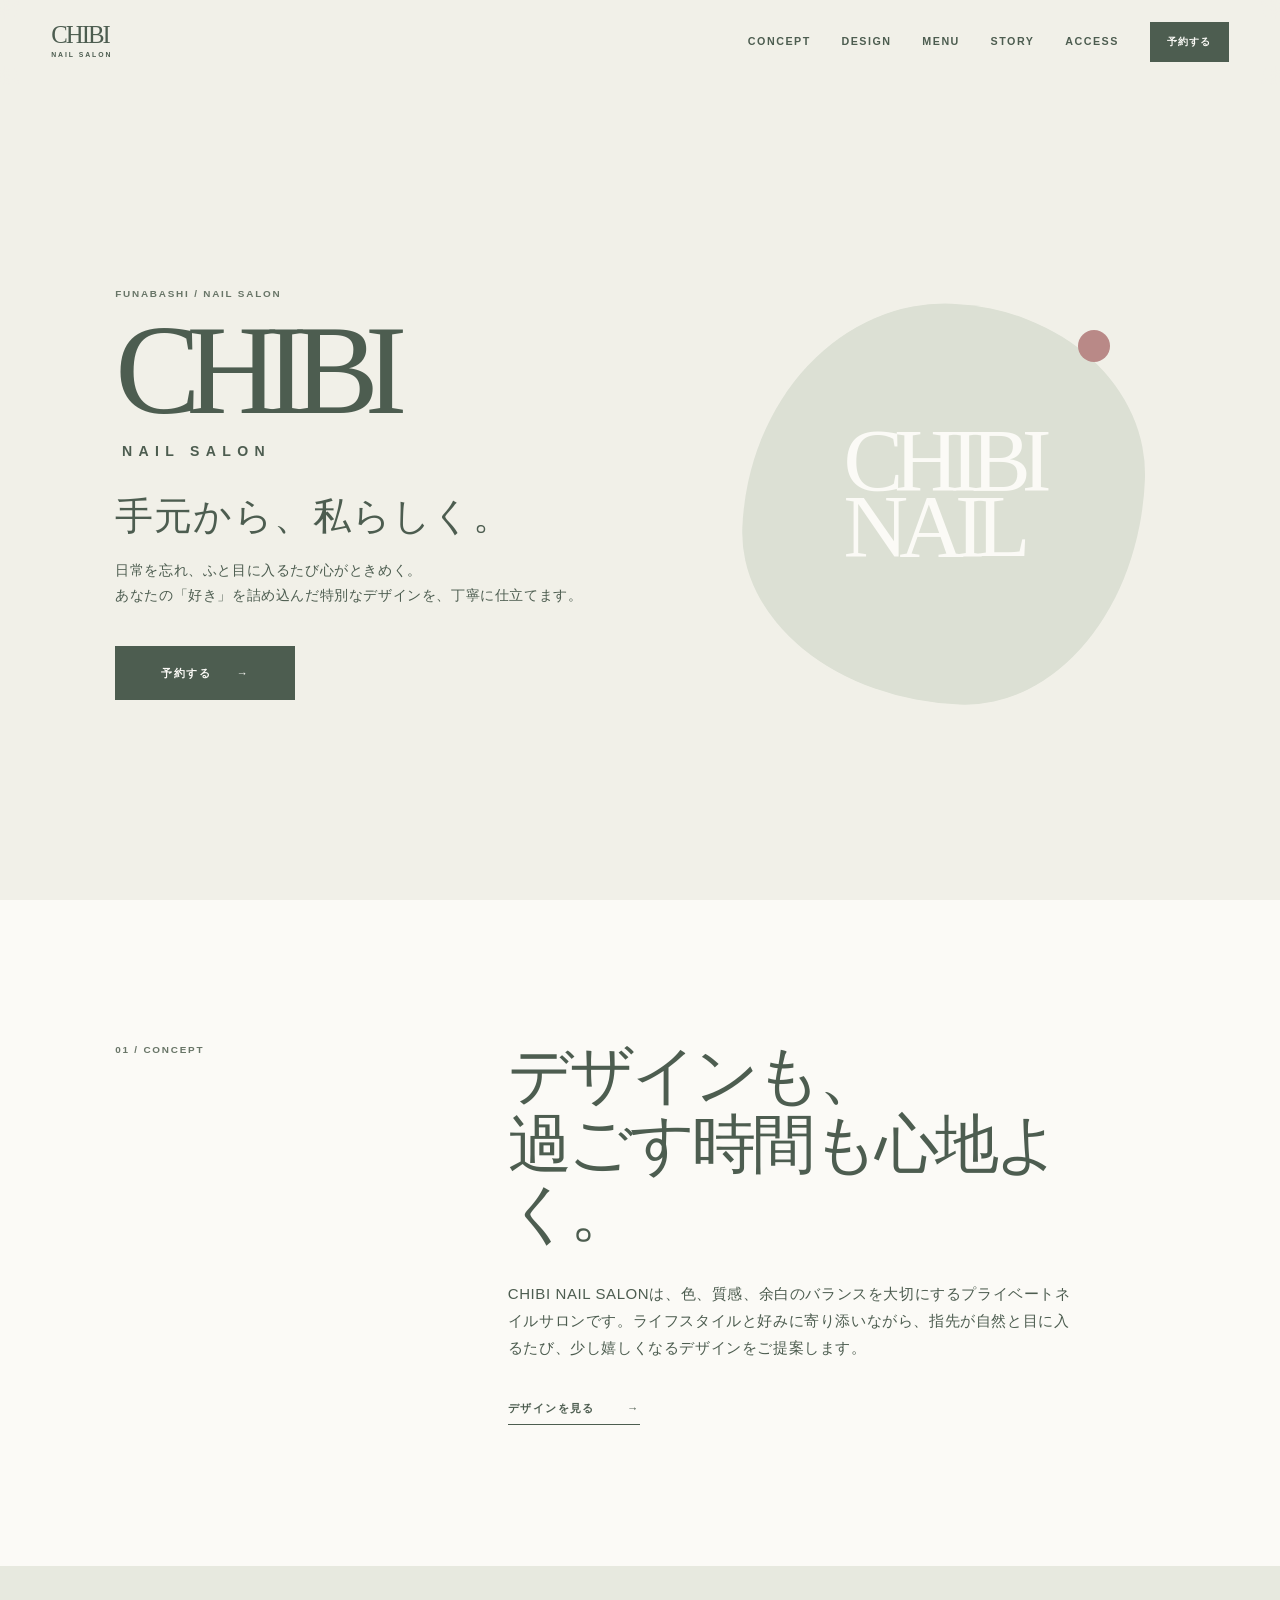
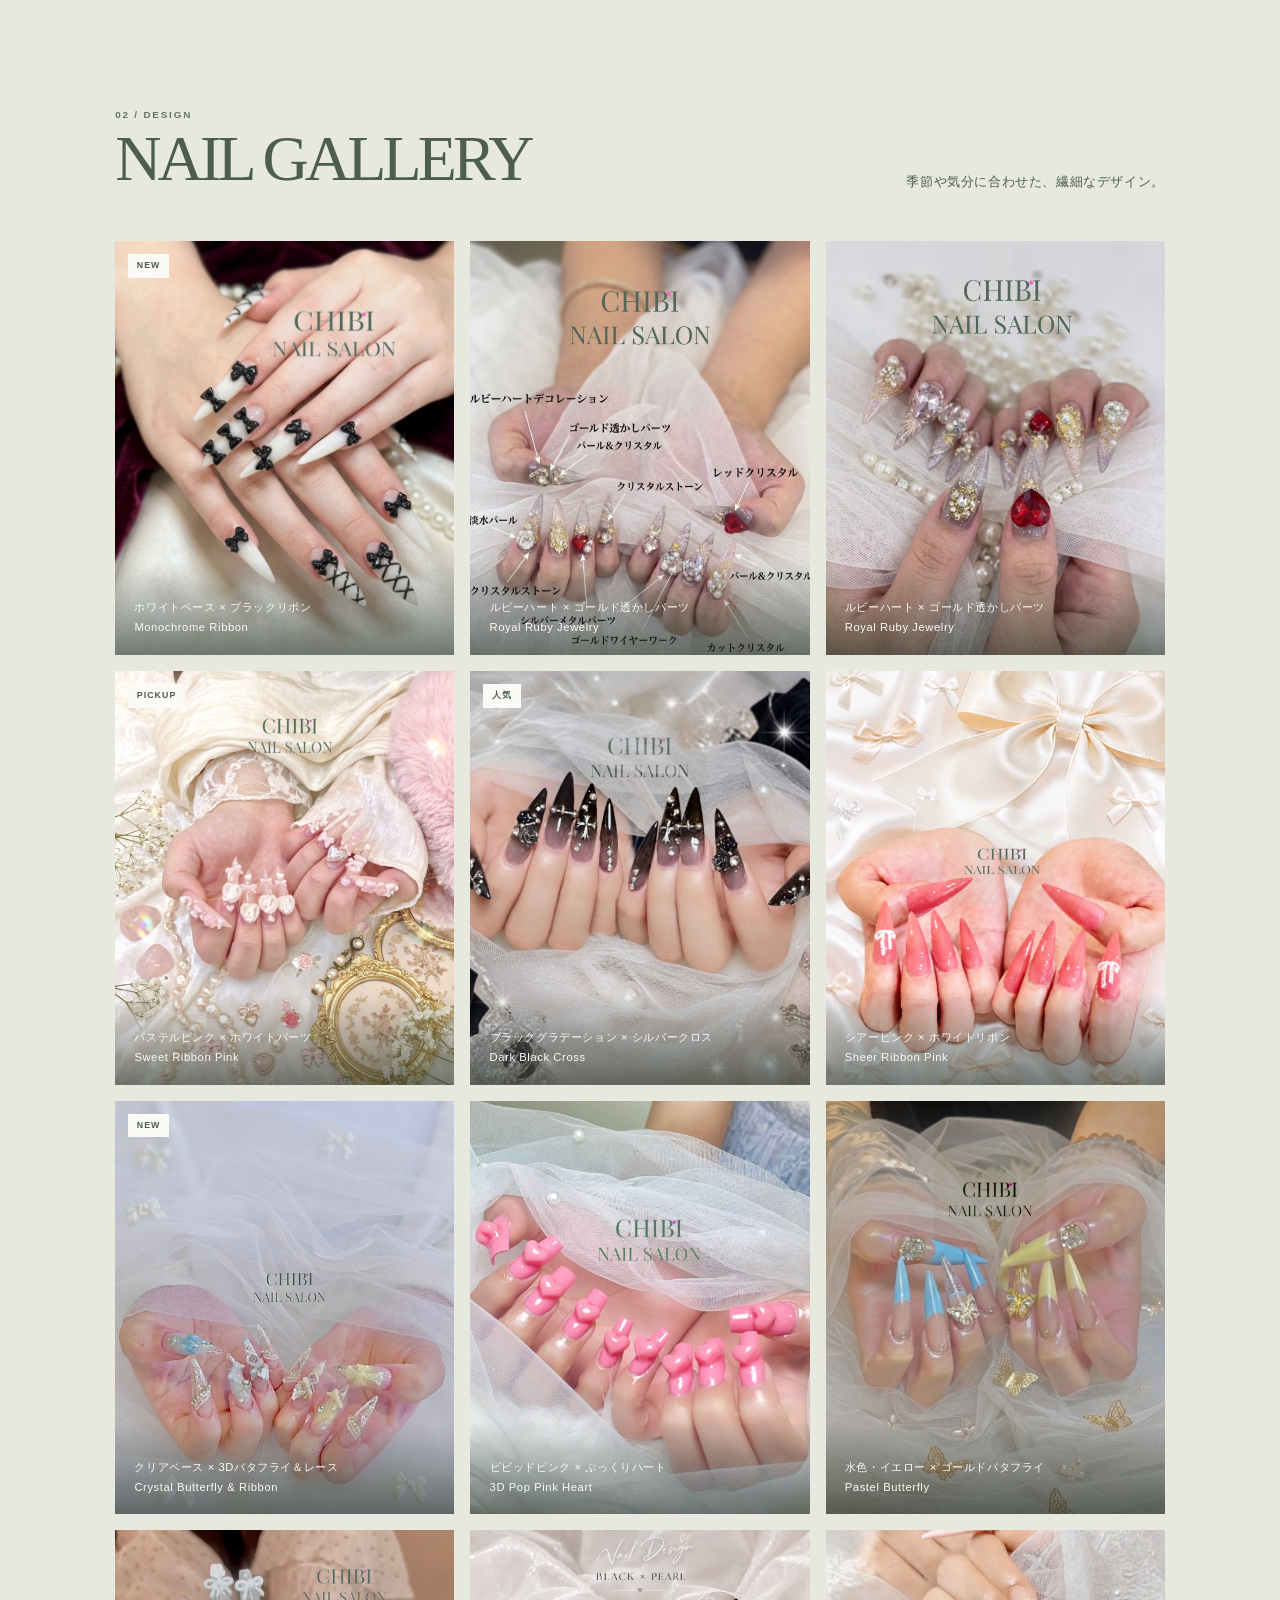
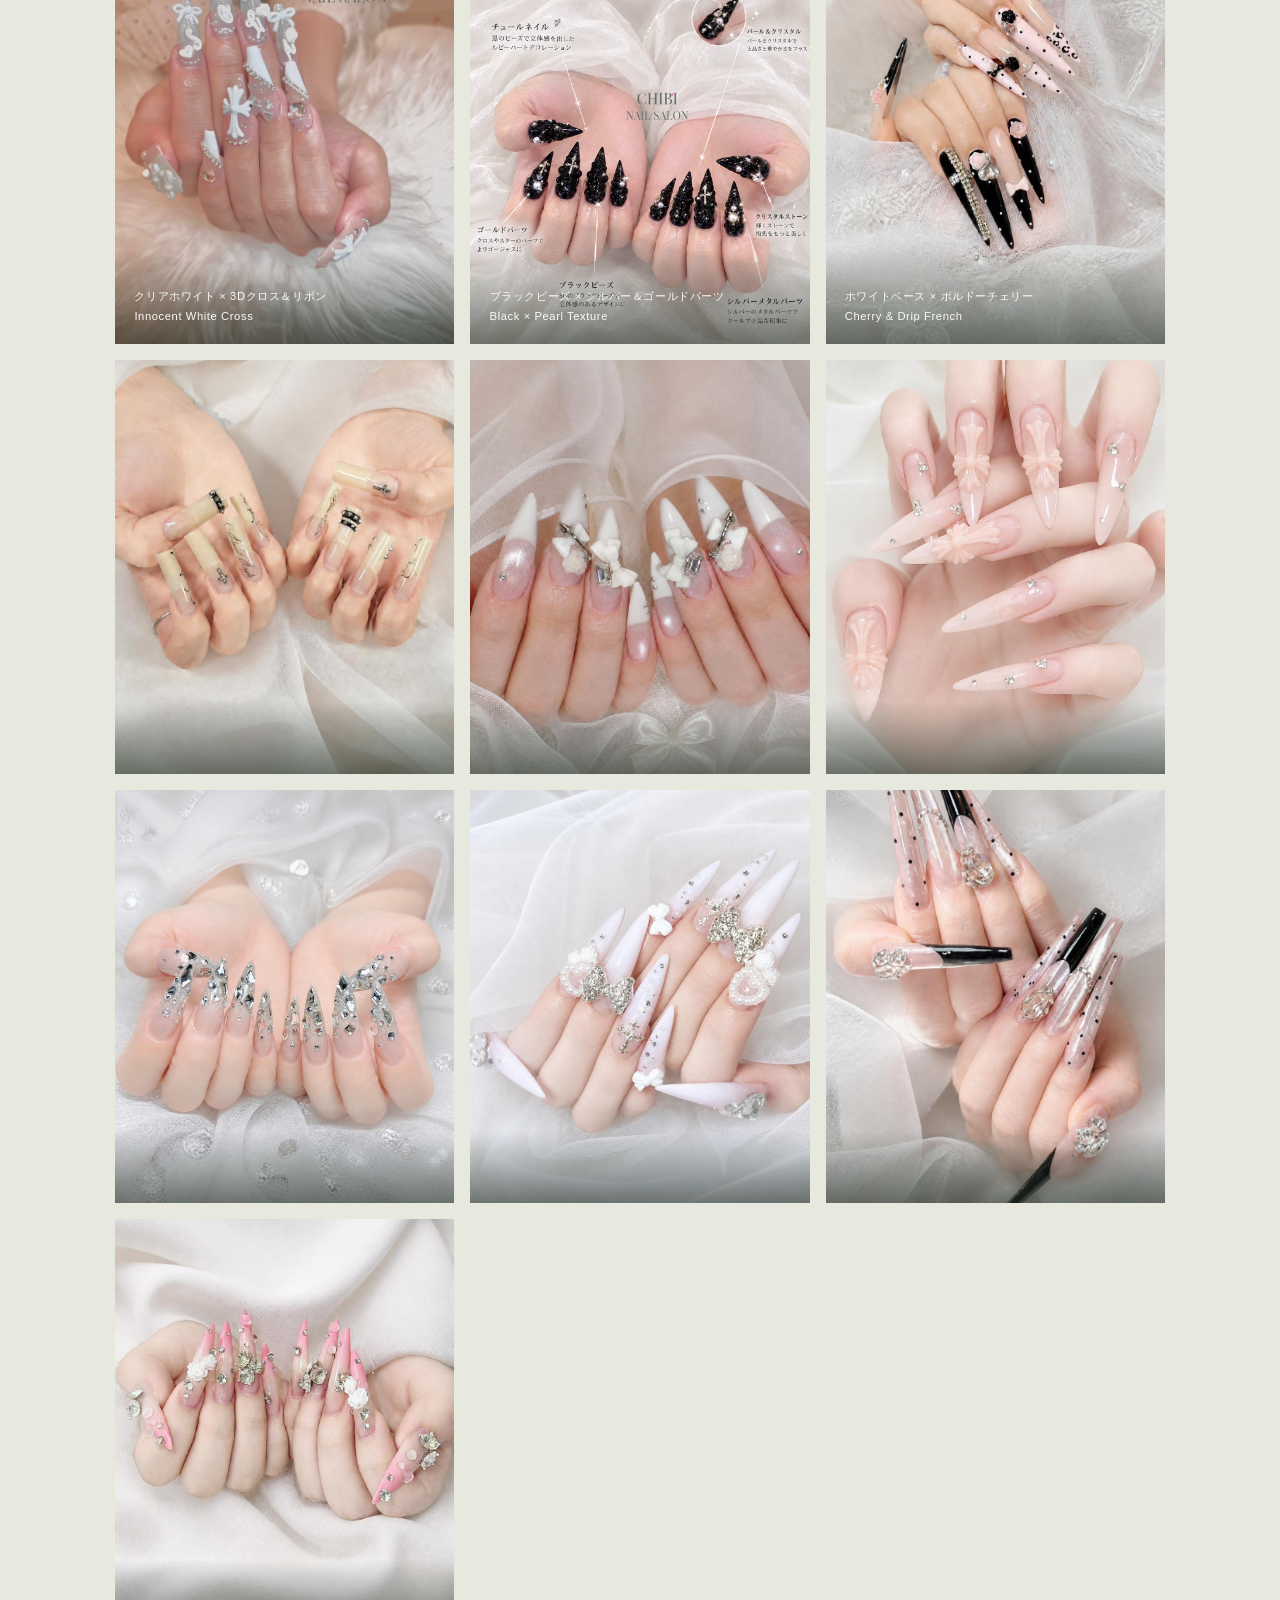
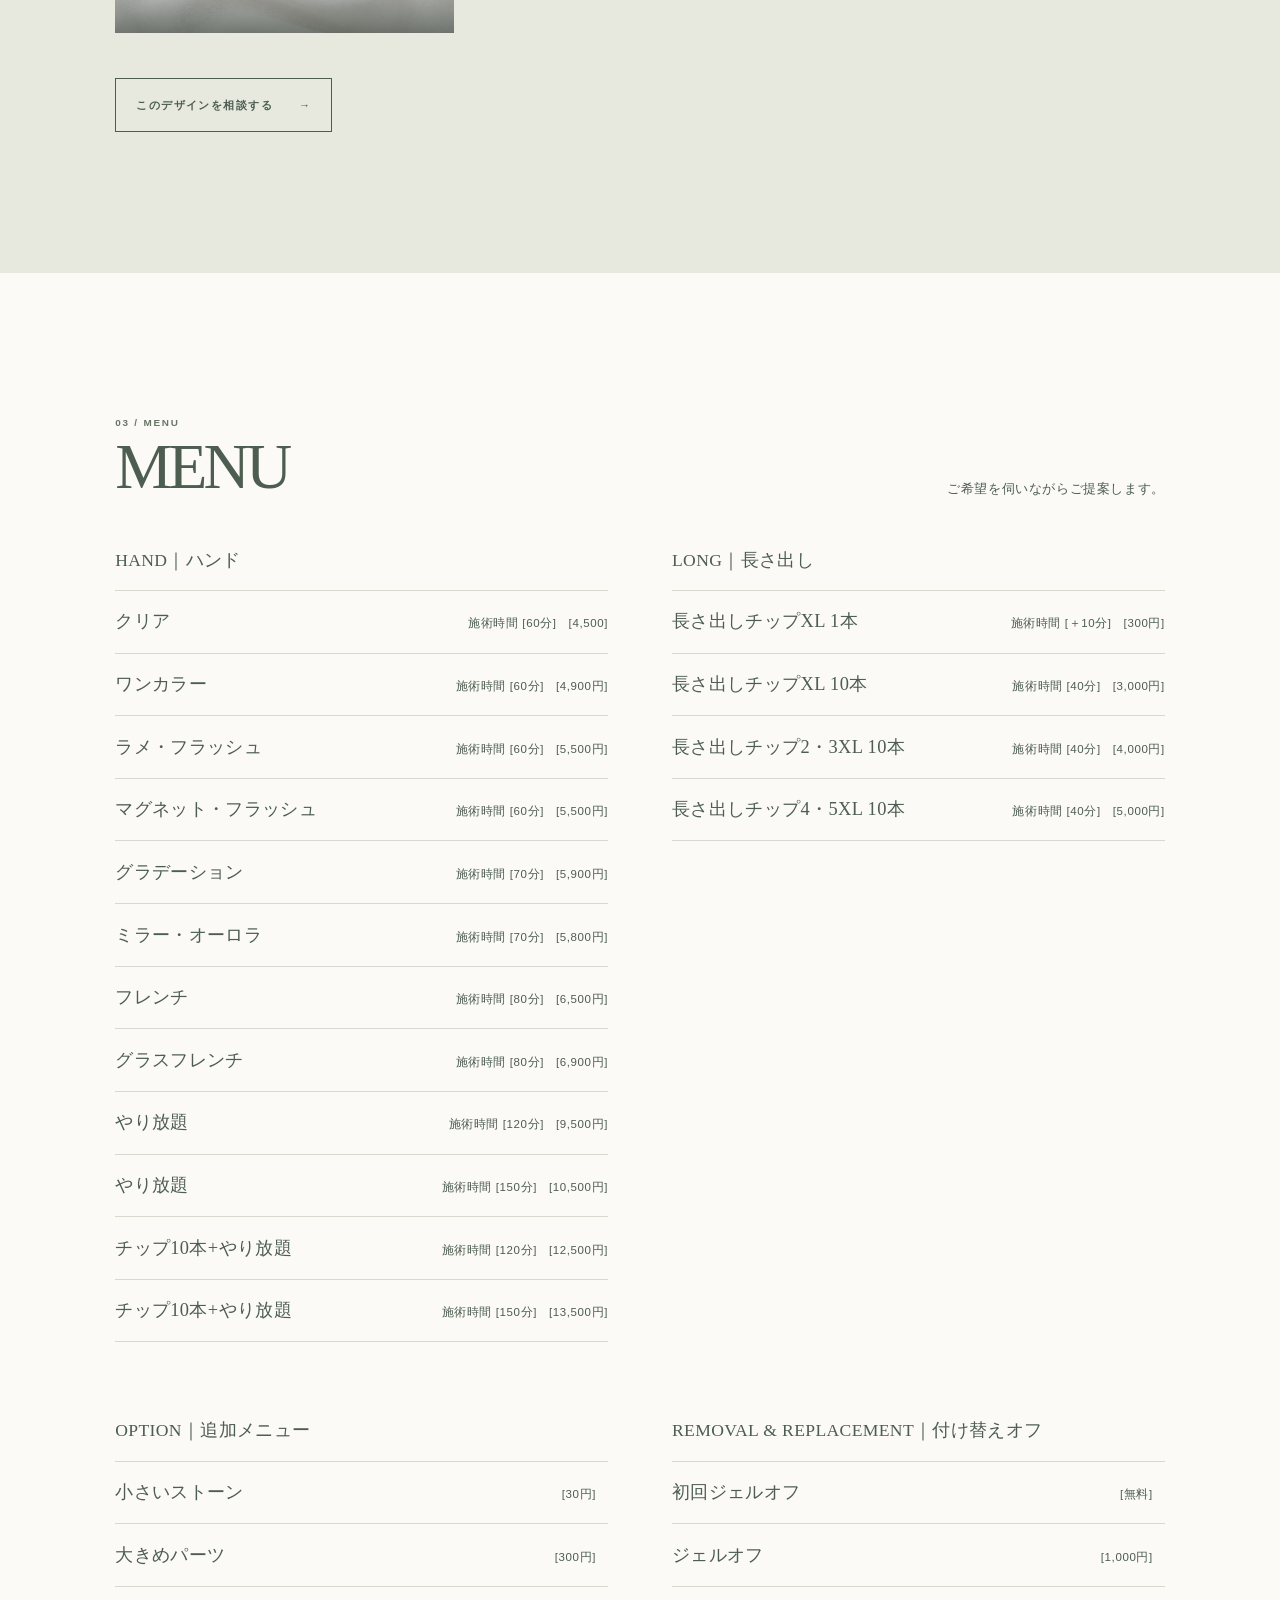
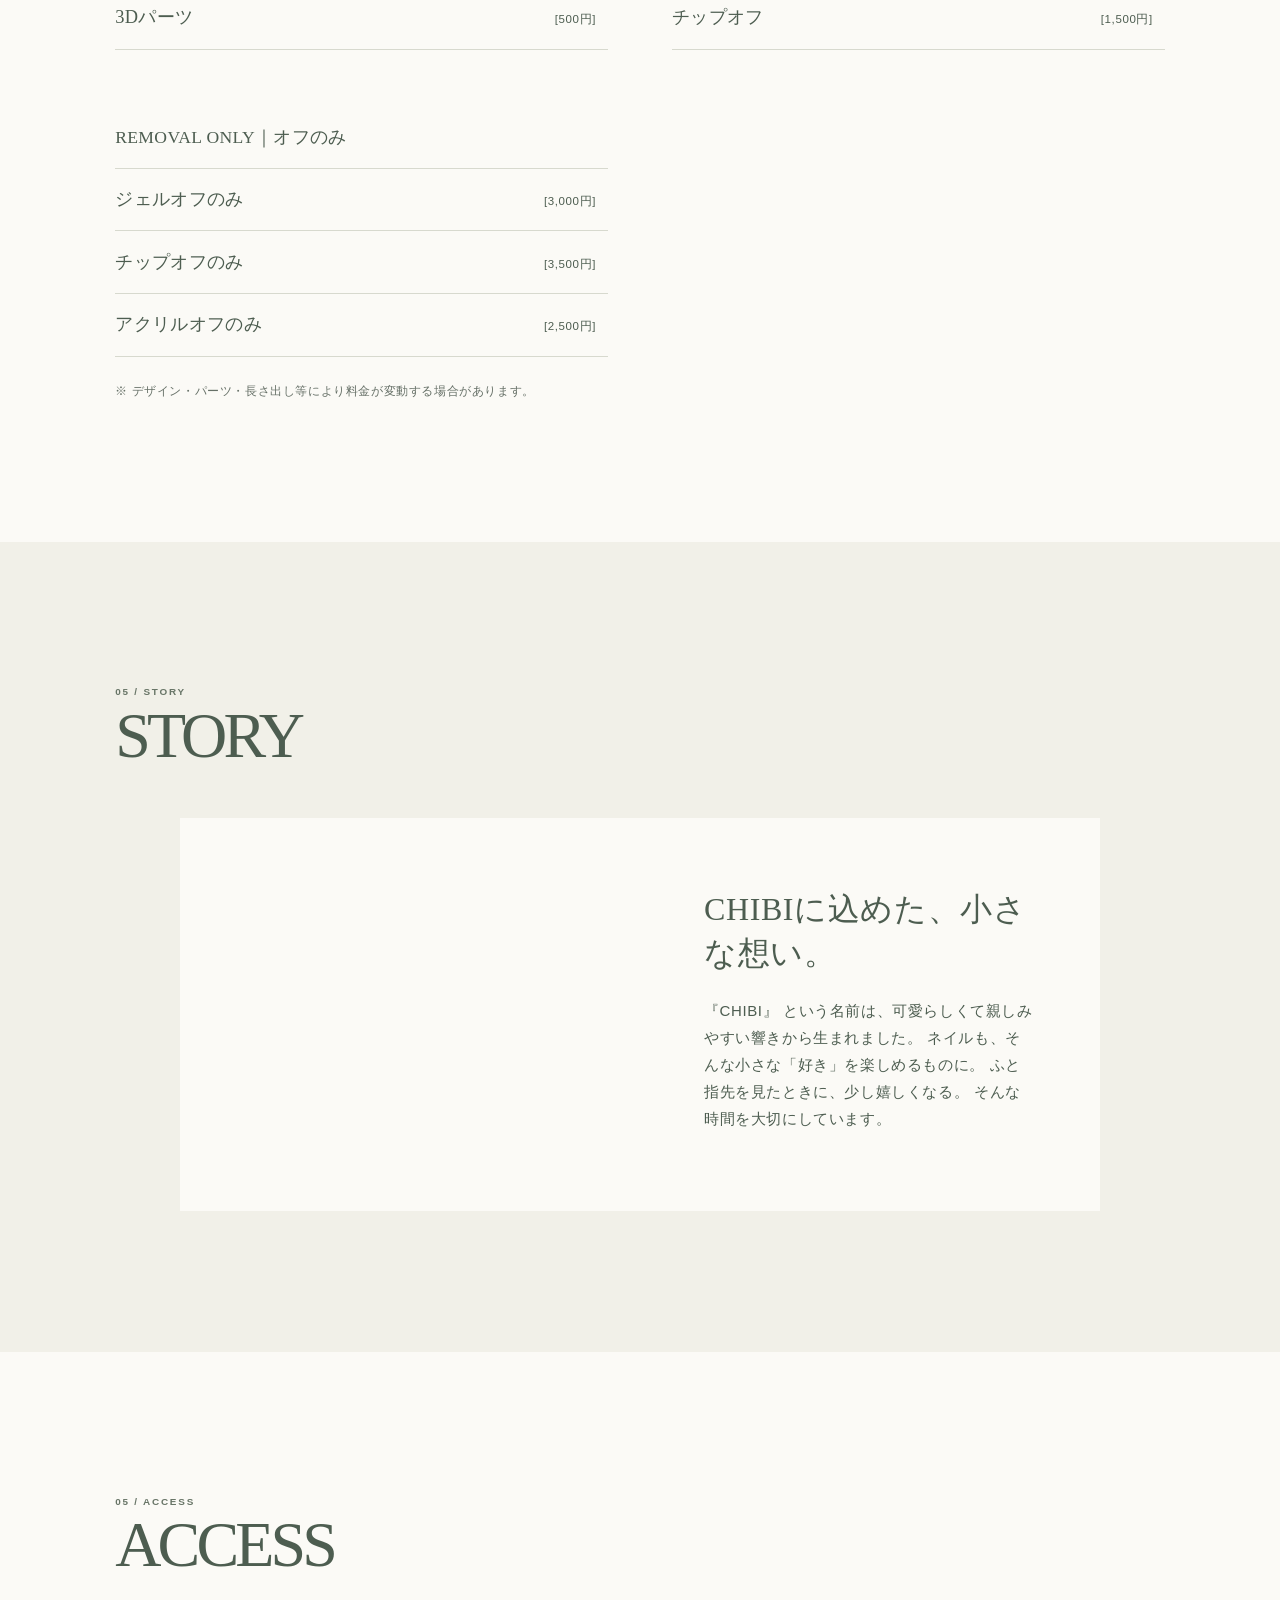
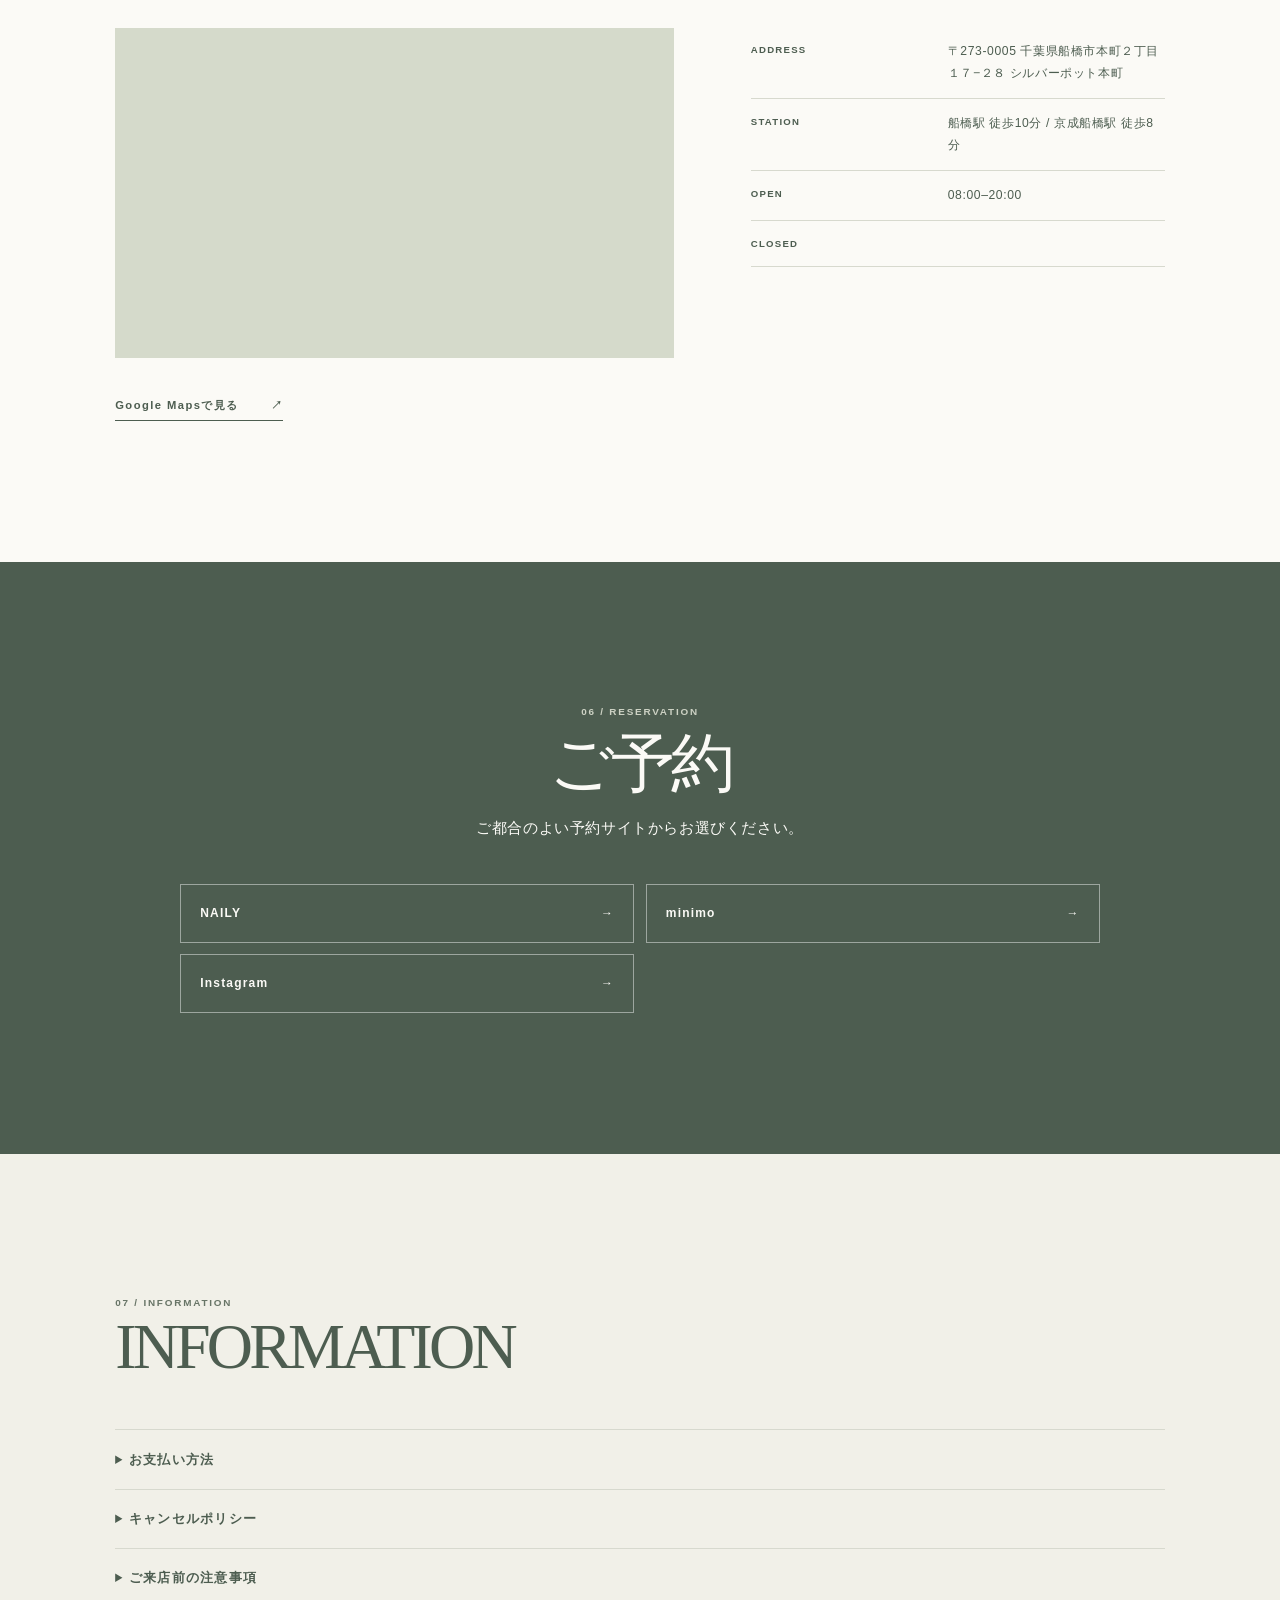
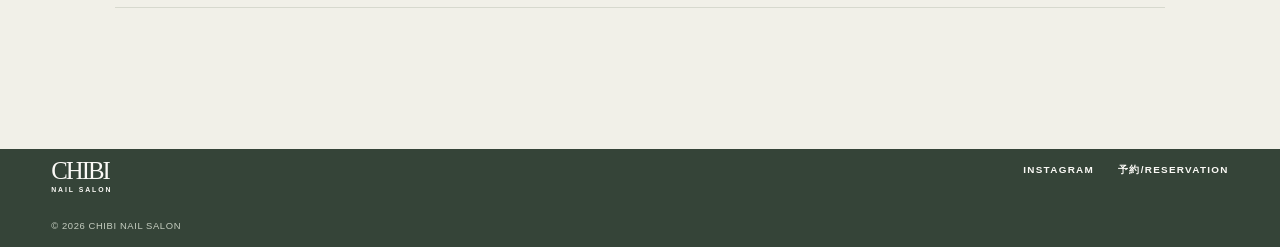
==== commit eb2b20cb: "Fix STORY navigation link" ====
--- a/index.html
+++ b/index.html
@@ -55,7 +55,7 @@
         <a href="#menu">
           MENU
         </a>
-        <a href="#story">
+        <a href="#staff">
           STORY
         </a>
         <a href="#access">
@@ -535,7 +535,7 @@
               CHIBIに込めた、小さな想い。
             </h3>
             <p>
-              [CHIBI] という名前は、可愛らしくて親しみやすい響きから生まれました。
+              『CHIBI』 という名前は、可愛らしくて親しみやすい響きから生まれました。
               ネイルも、そんな小さな「好き」を楽しめるものに。 ふと指先を見たときに、少し嬉しくなる。 そんな時間を大切にしています。
             </p>
             <!-- <dl>
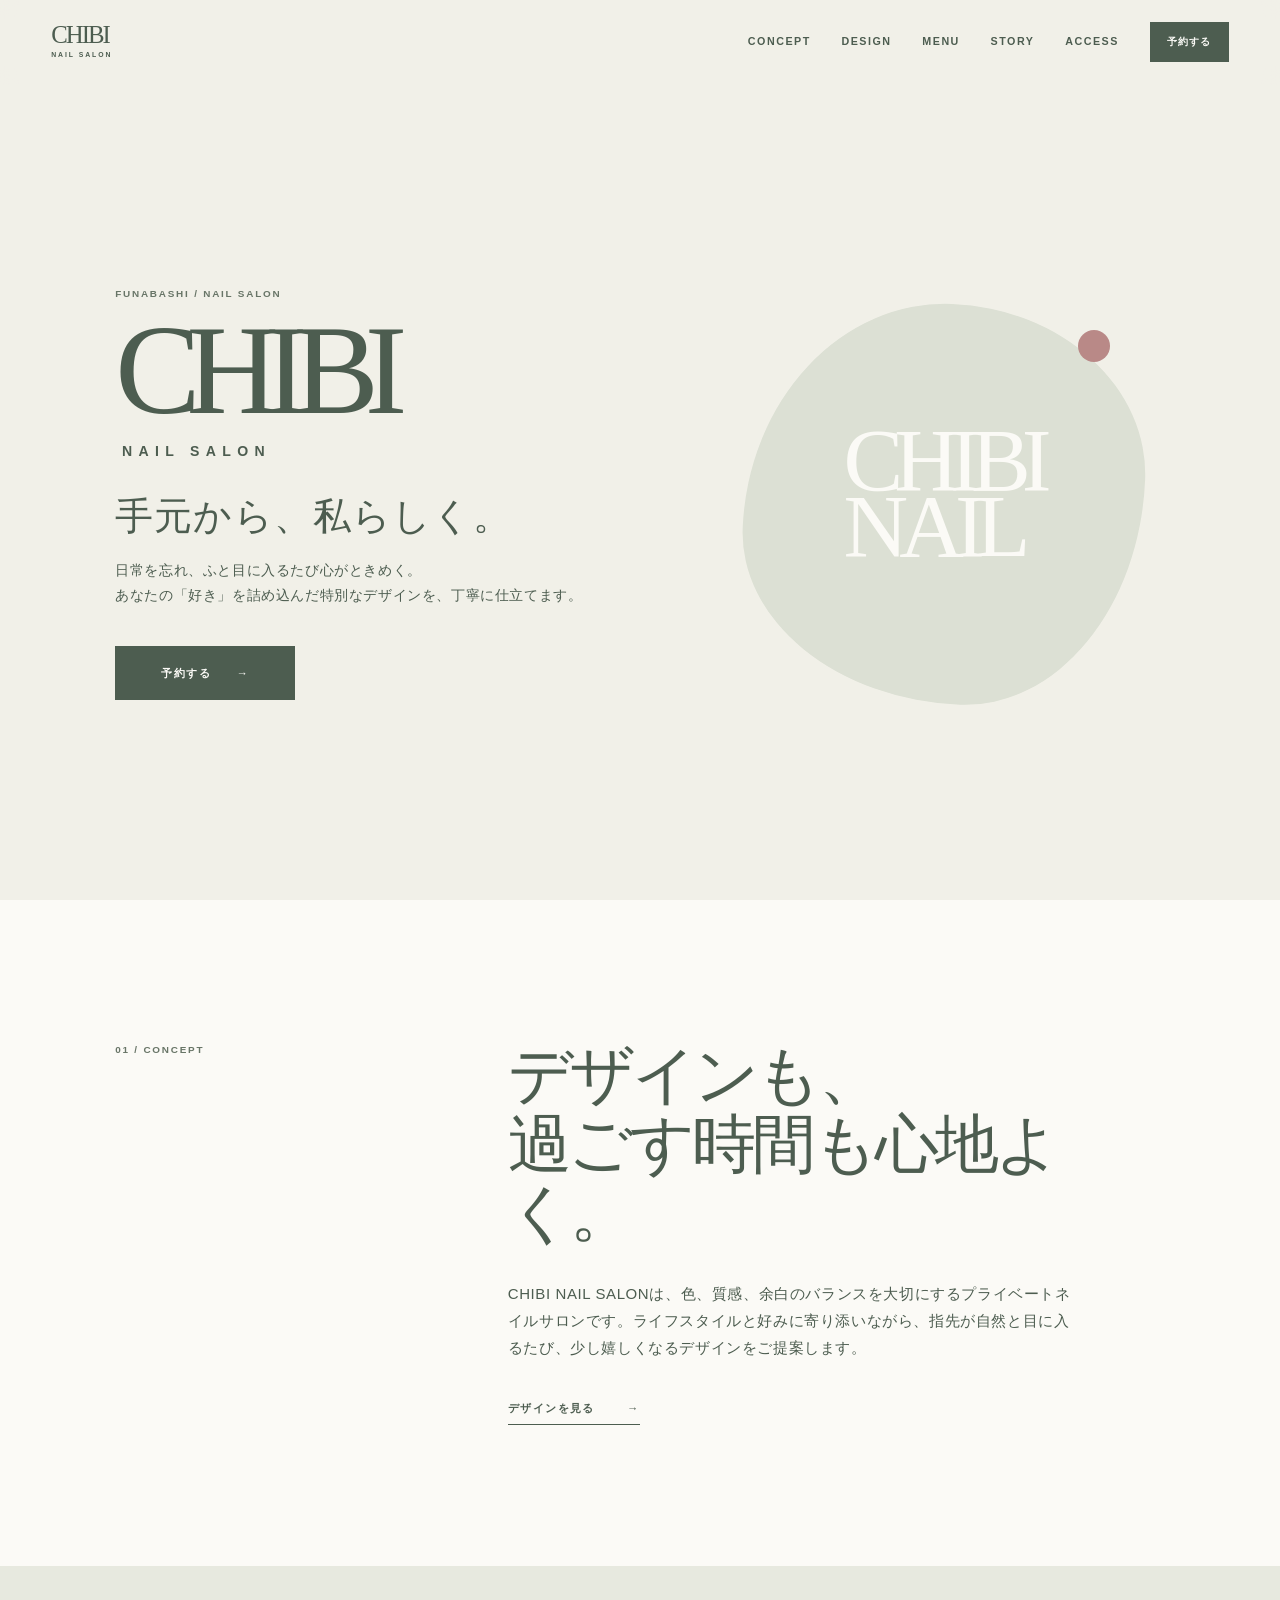
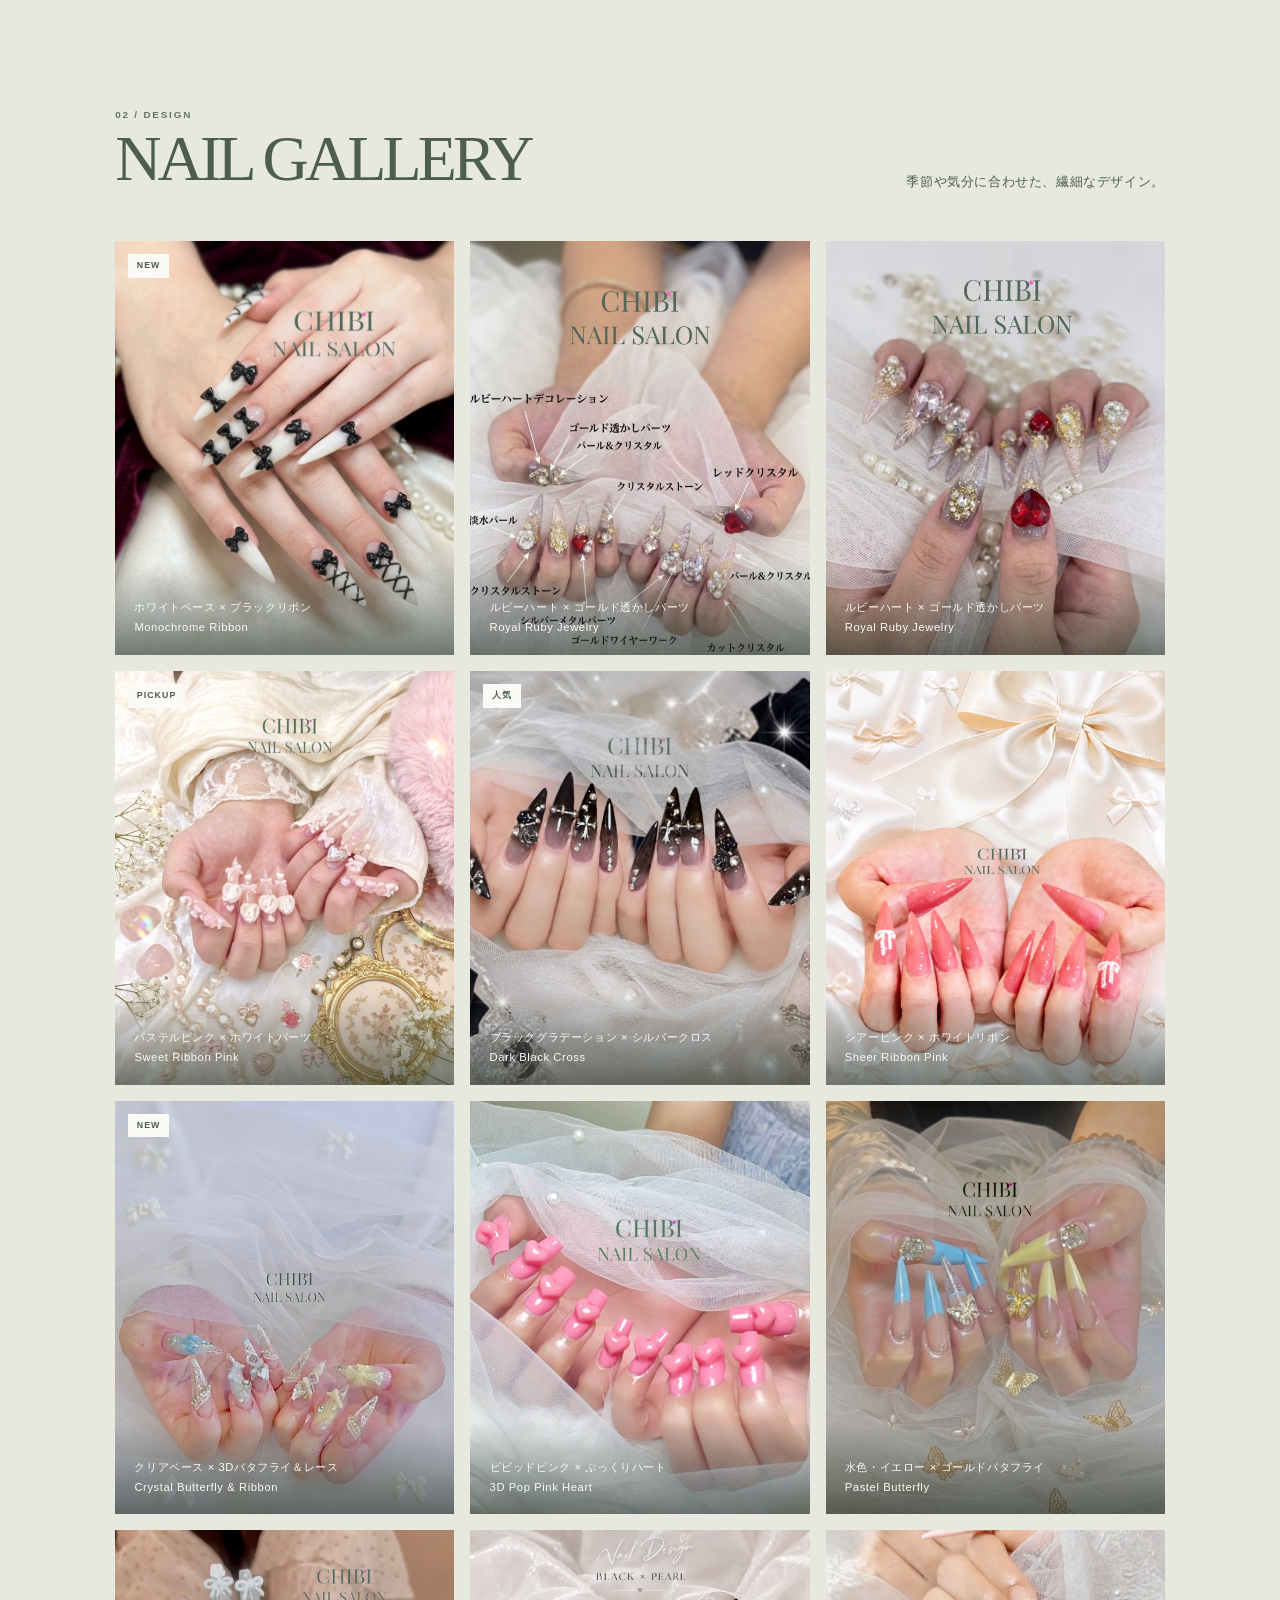
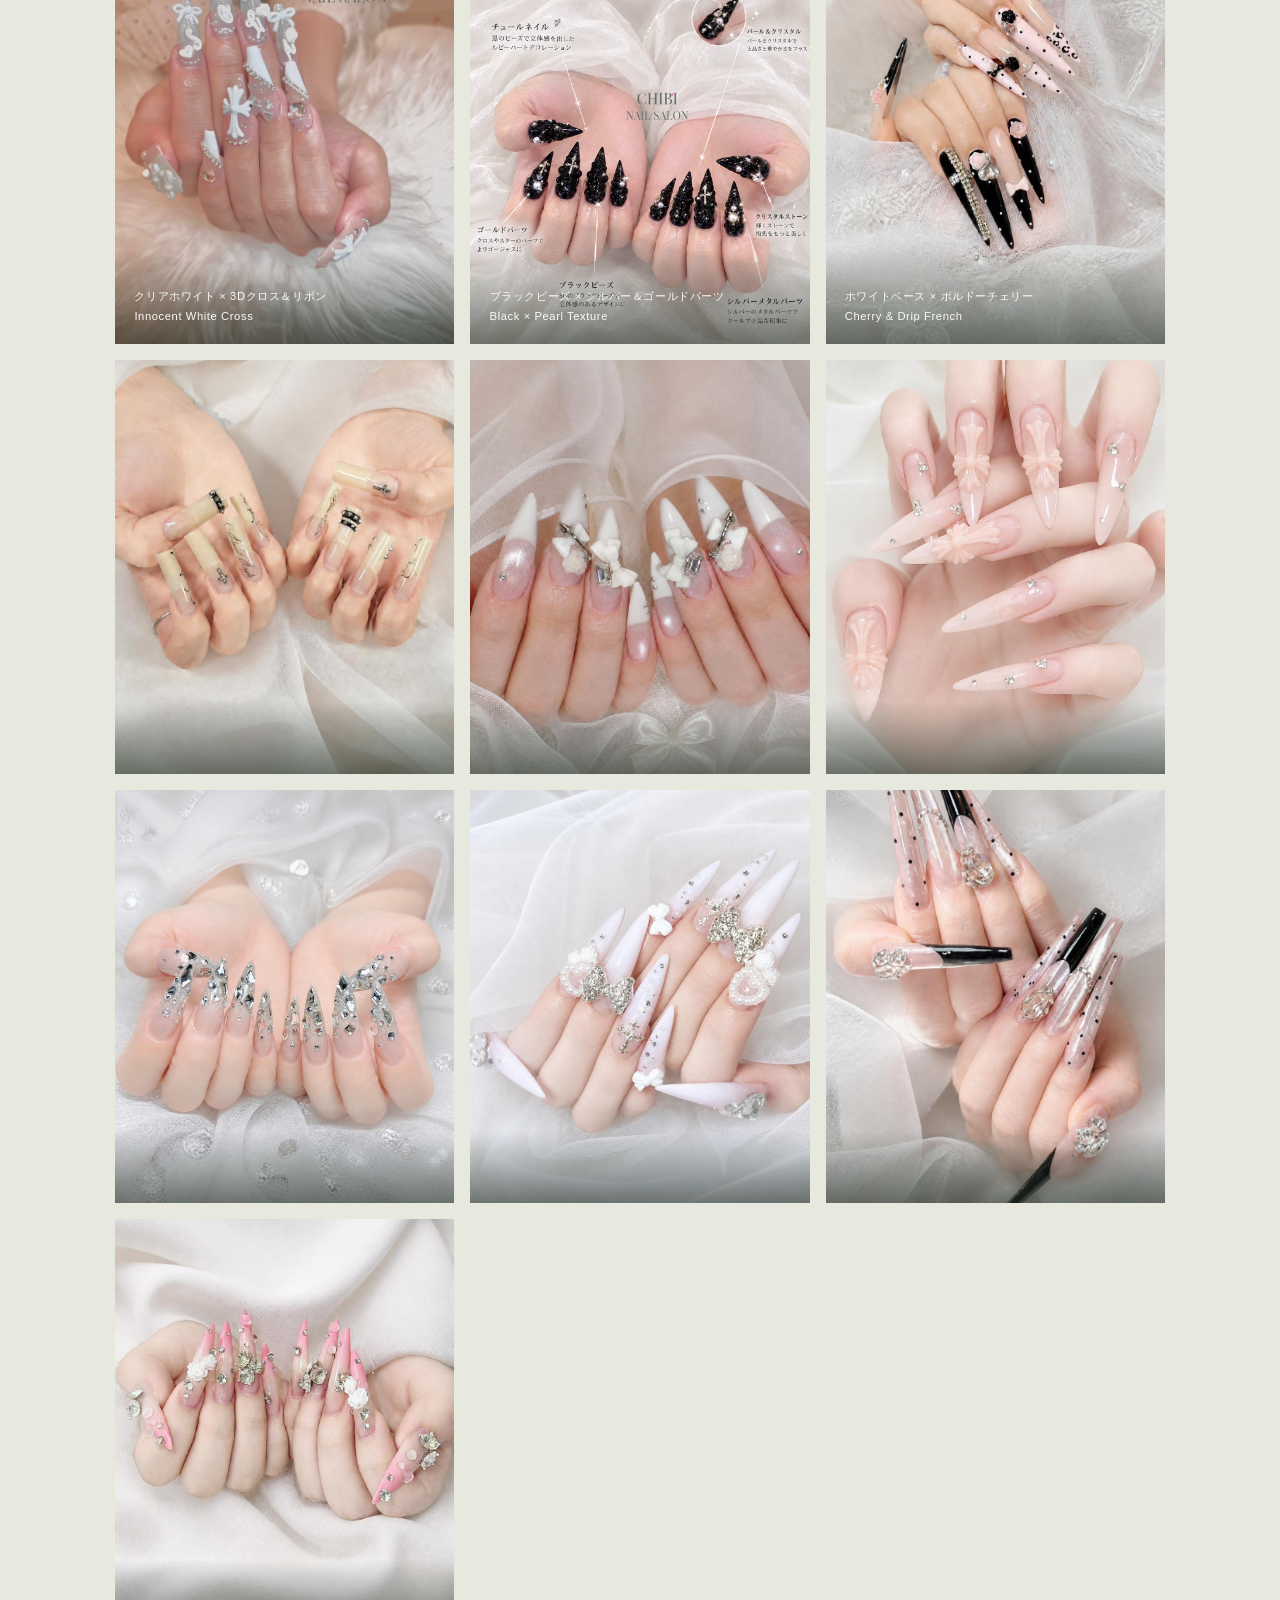
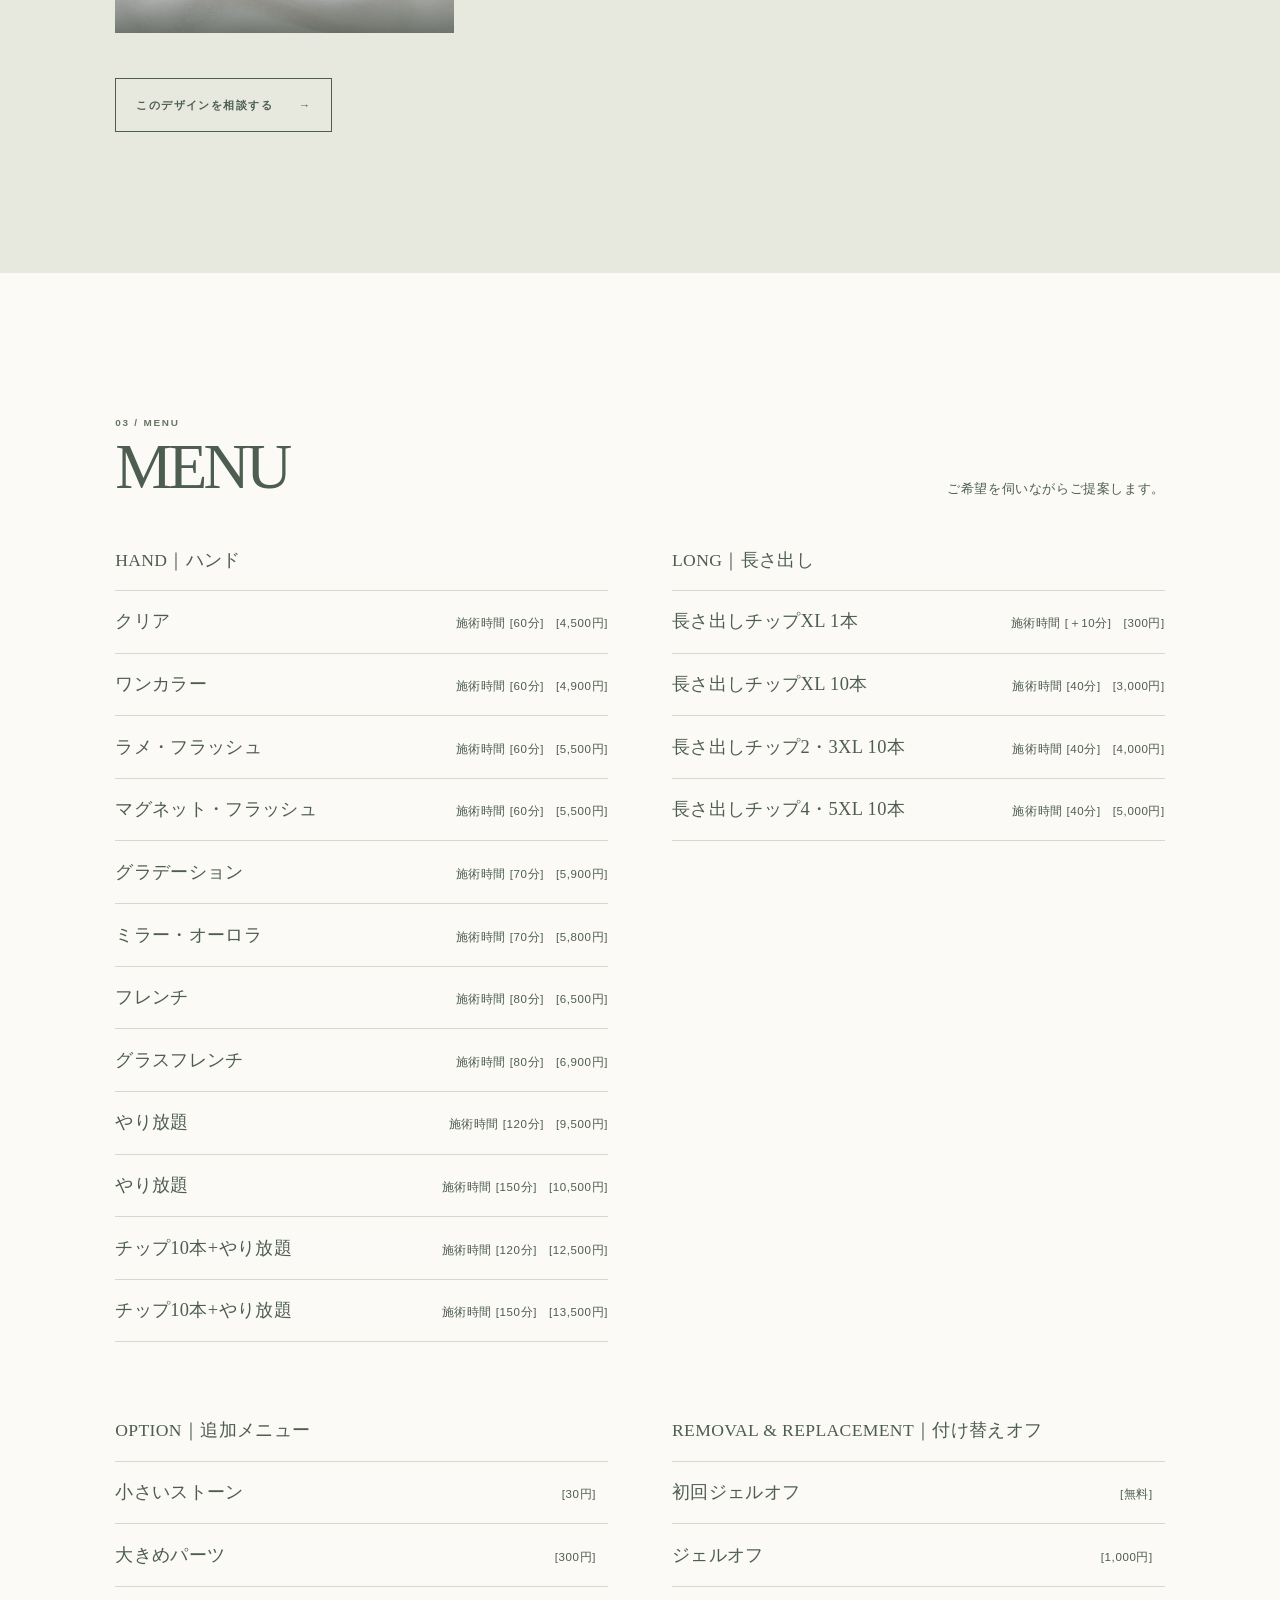
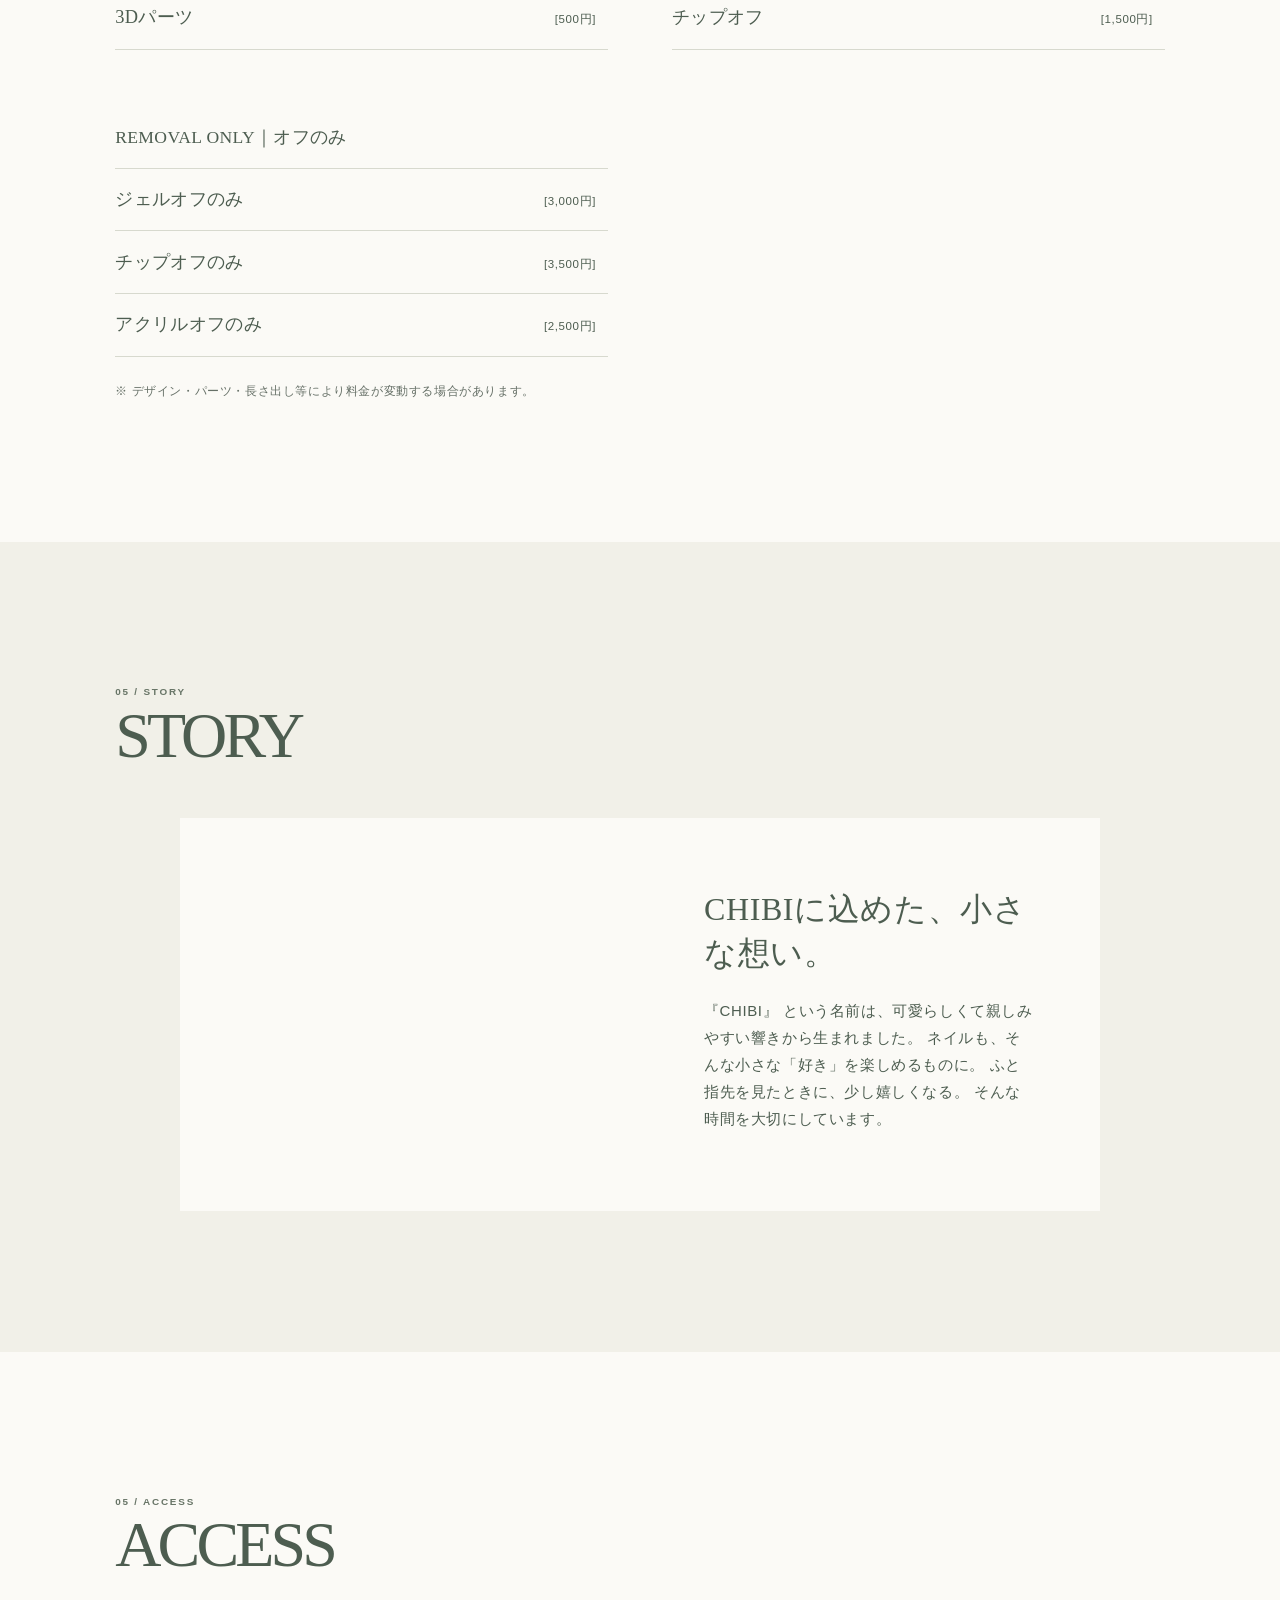
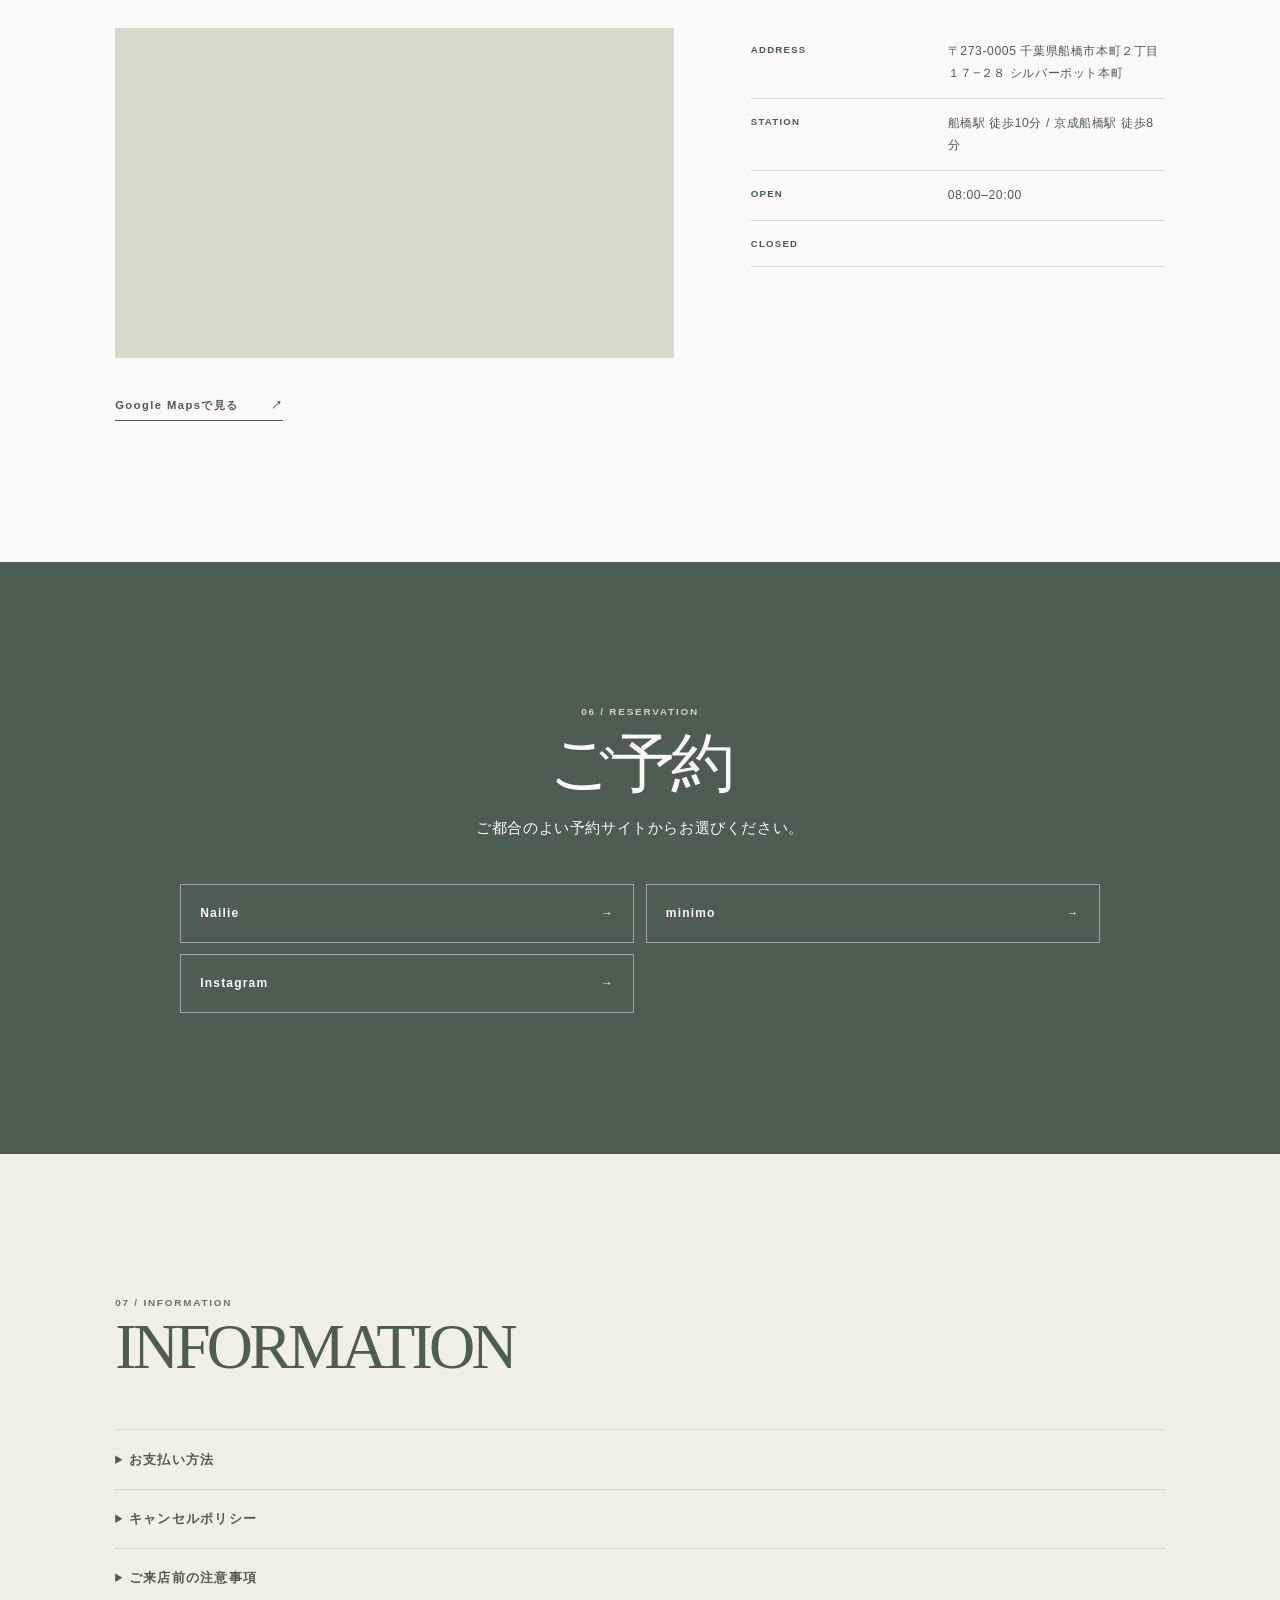
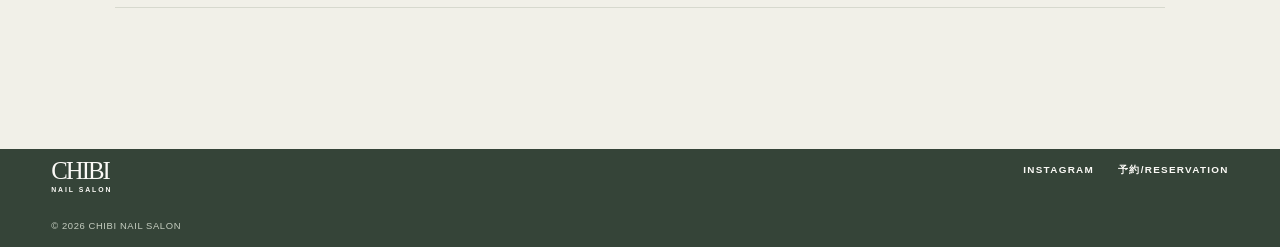
==== commit da403ebb: "Update Nailie booking label and menu price" ====
--- a/index.html
+++ b/index.html
@@ -198,7 +198,7 @@
                   施術時間 [60分]
                 </p>
                 <p class="price">
-                  [4,500]
+                  [4,500円]
                 </p>
               </article>
     <article>
@@ -637,8 +637,7 @@
           </p>
           <!-- CHANGE: 各 href を実際の予約URLに必ず差し替えてください -->
           <div class="reservation-links">
-            <a href="https://nailie.jp/booking/qAnlBxmc9B/sns-link" target="_blank" rel="noopener noreferrer">
-              NAILY
+            <a href="https://nailie.jp/booking/qAnlBxmc9B/sns-link" target="_blank" rel="noopener noreferrer">Nailie
               <span>
                 →
               </span>
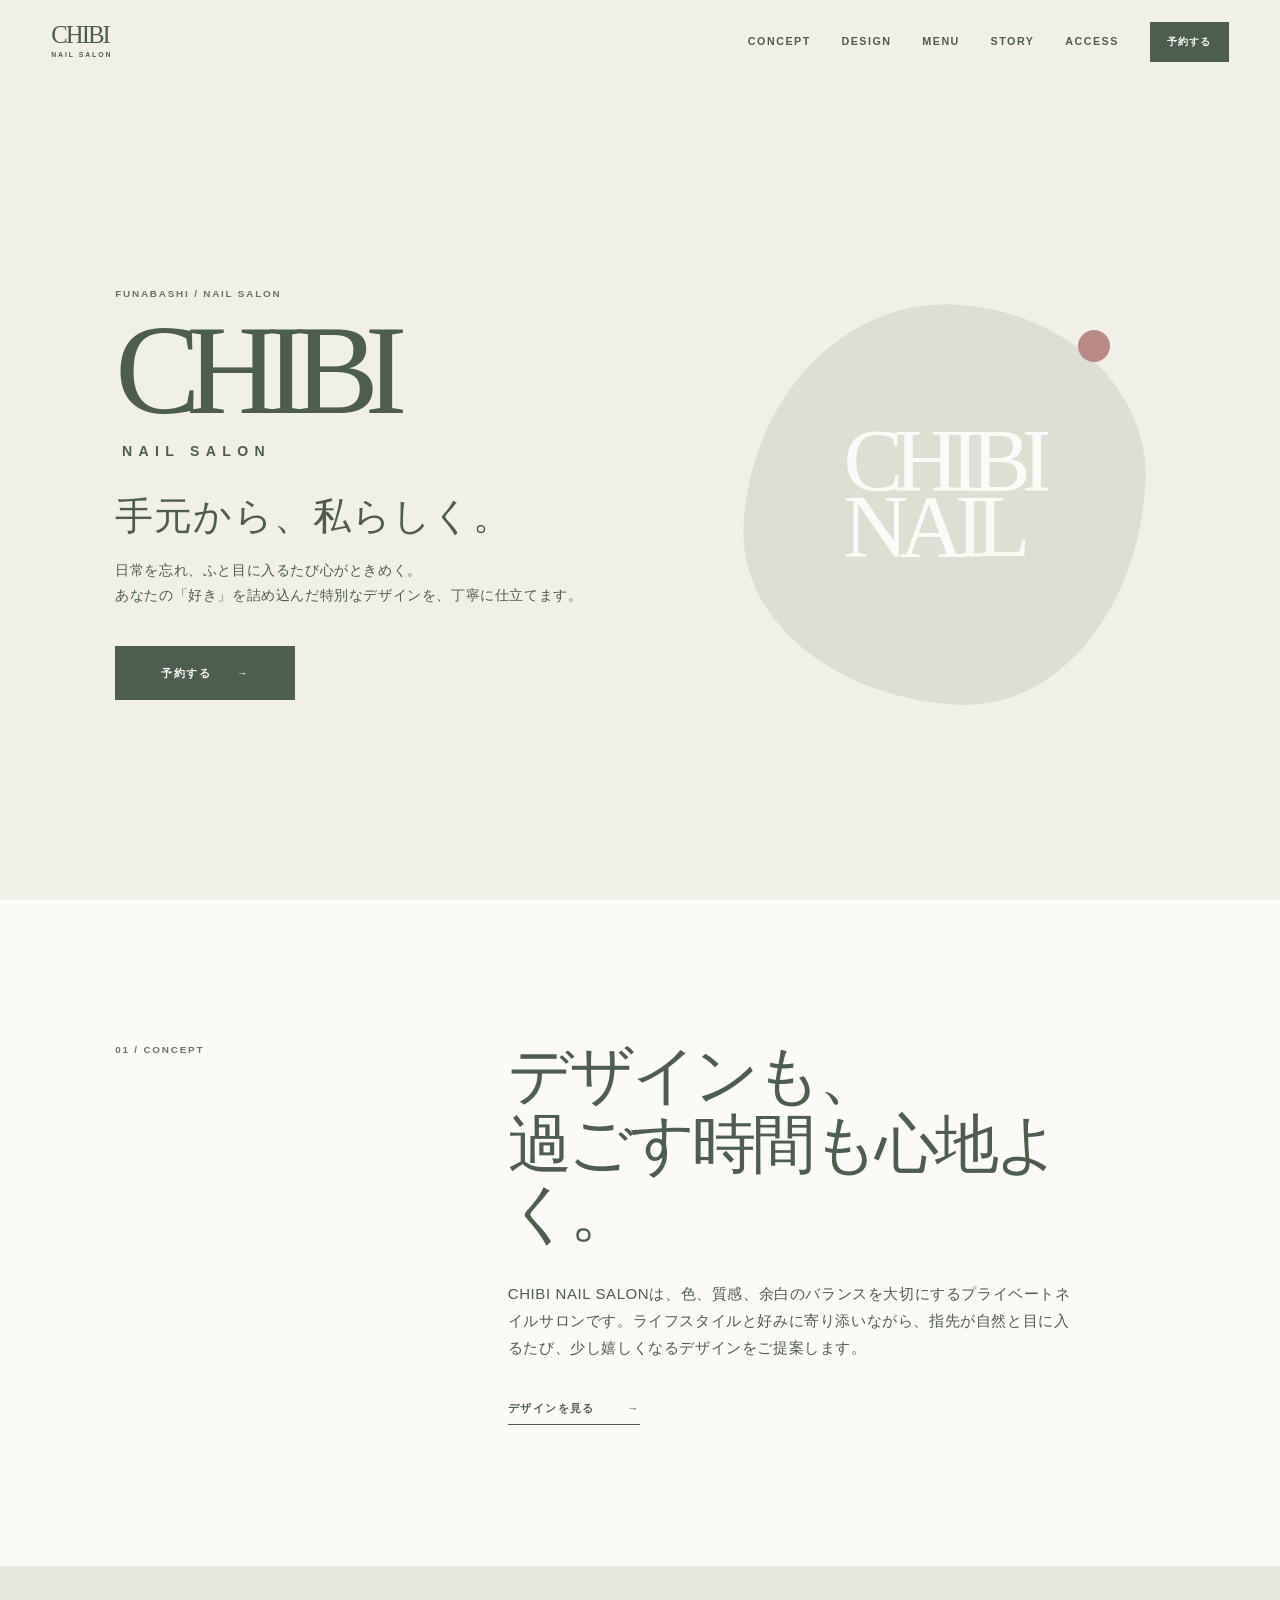
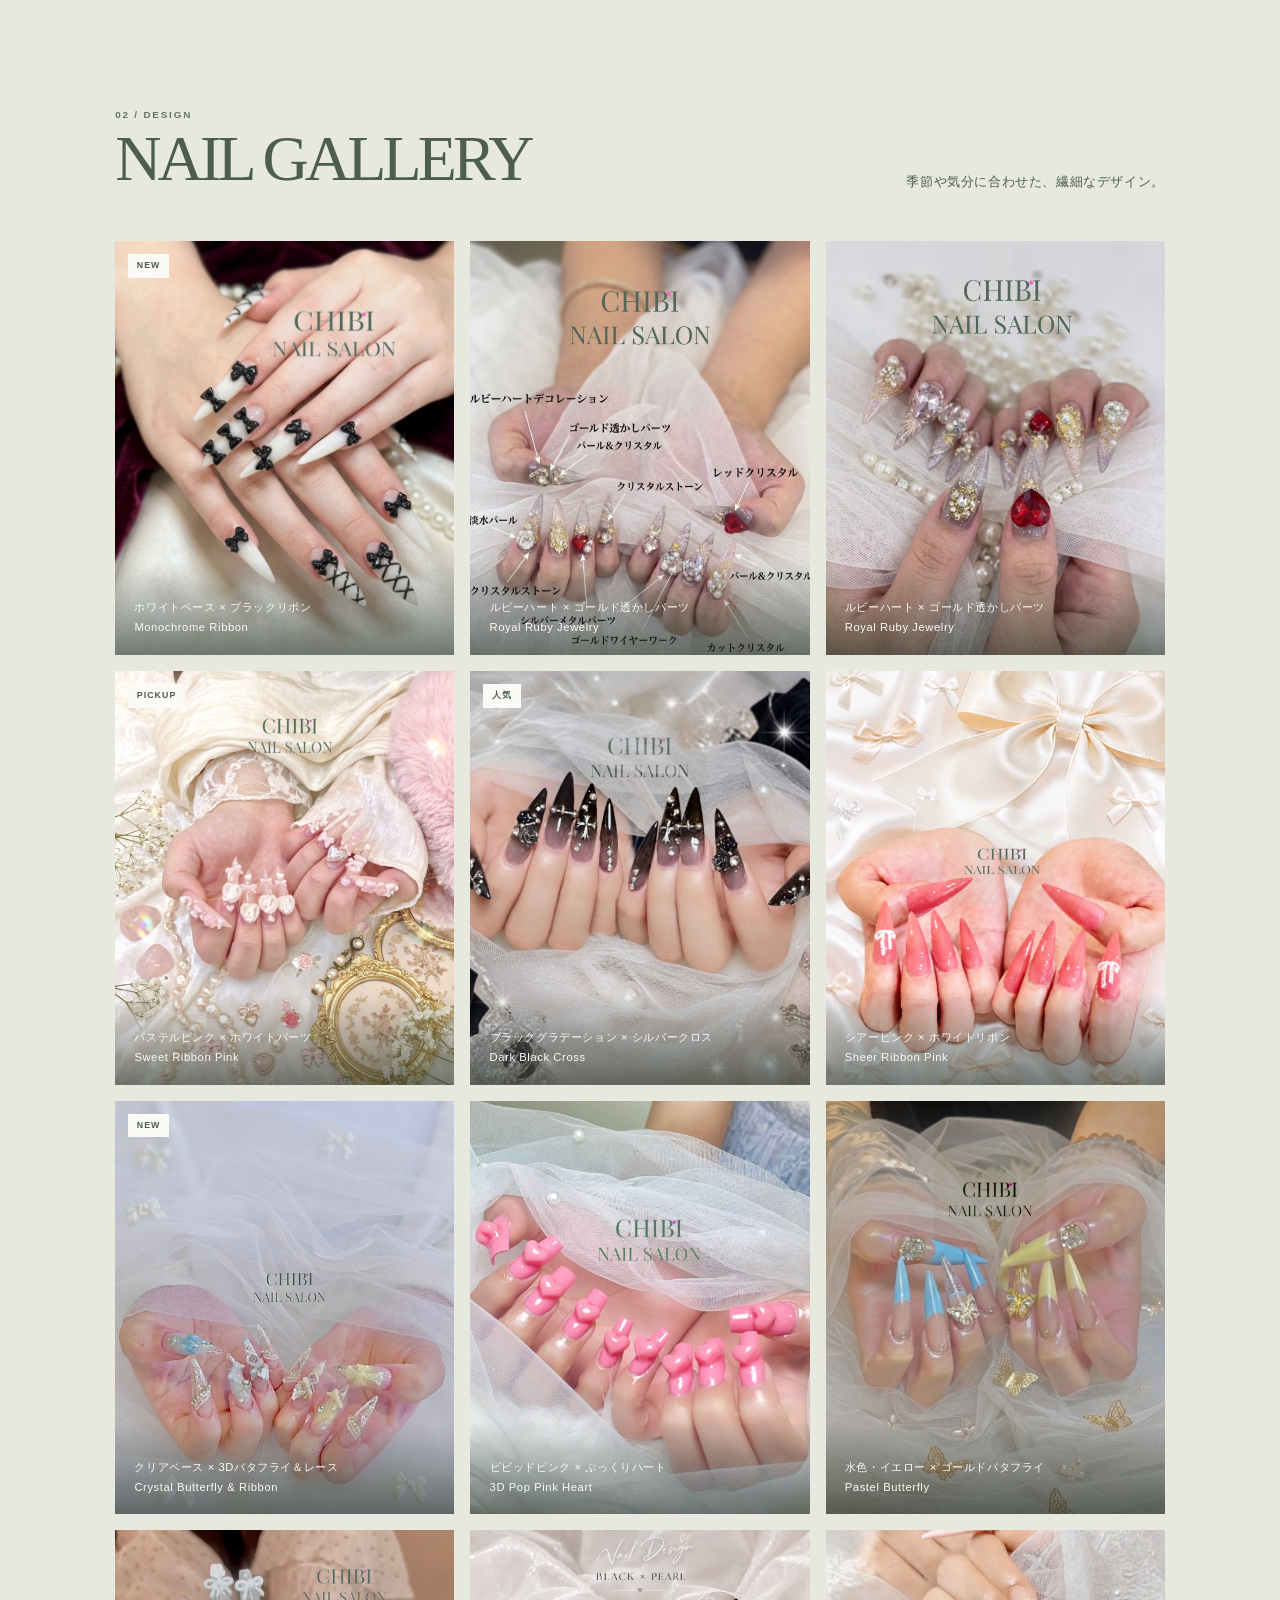
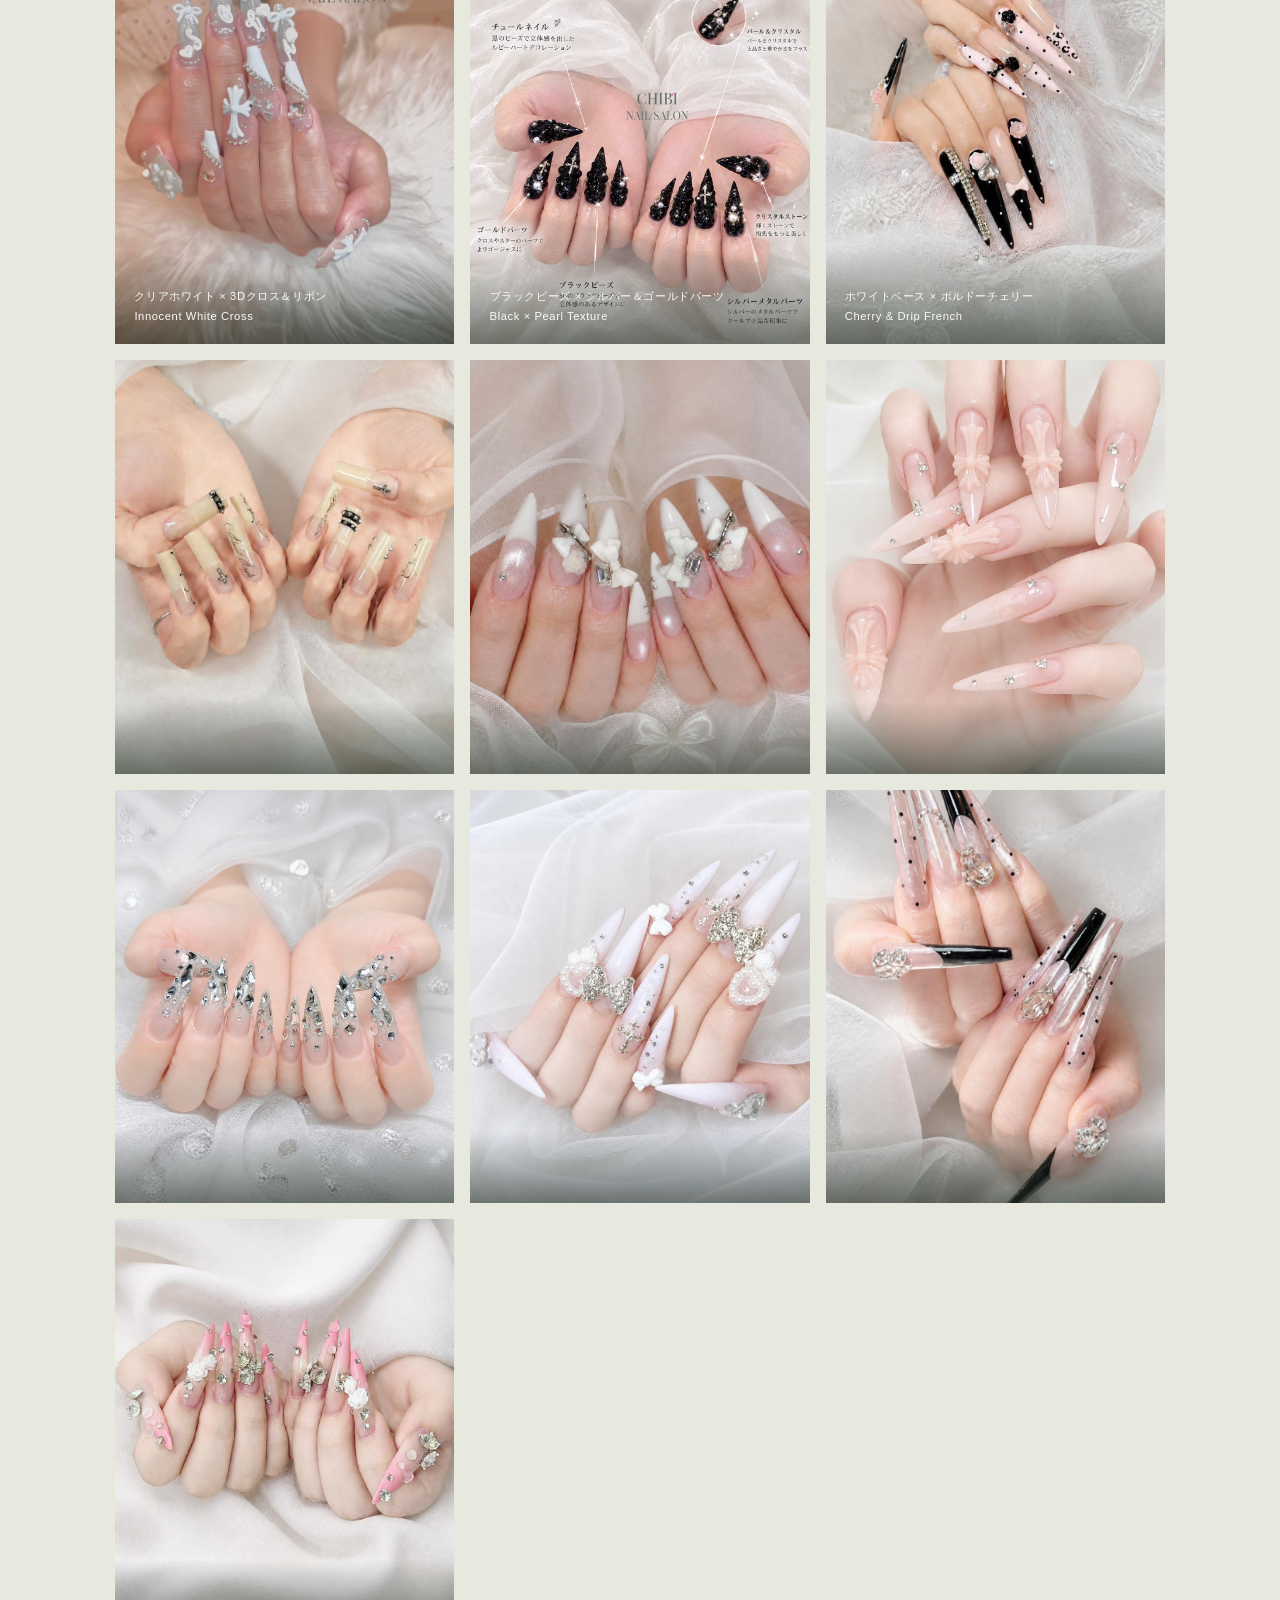
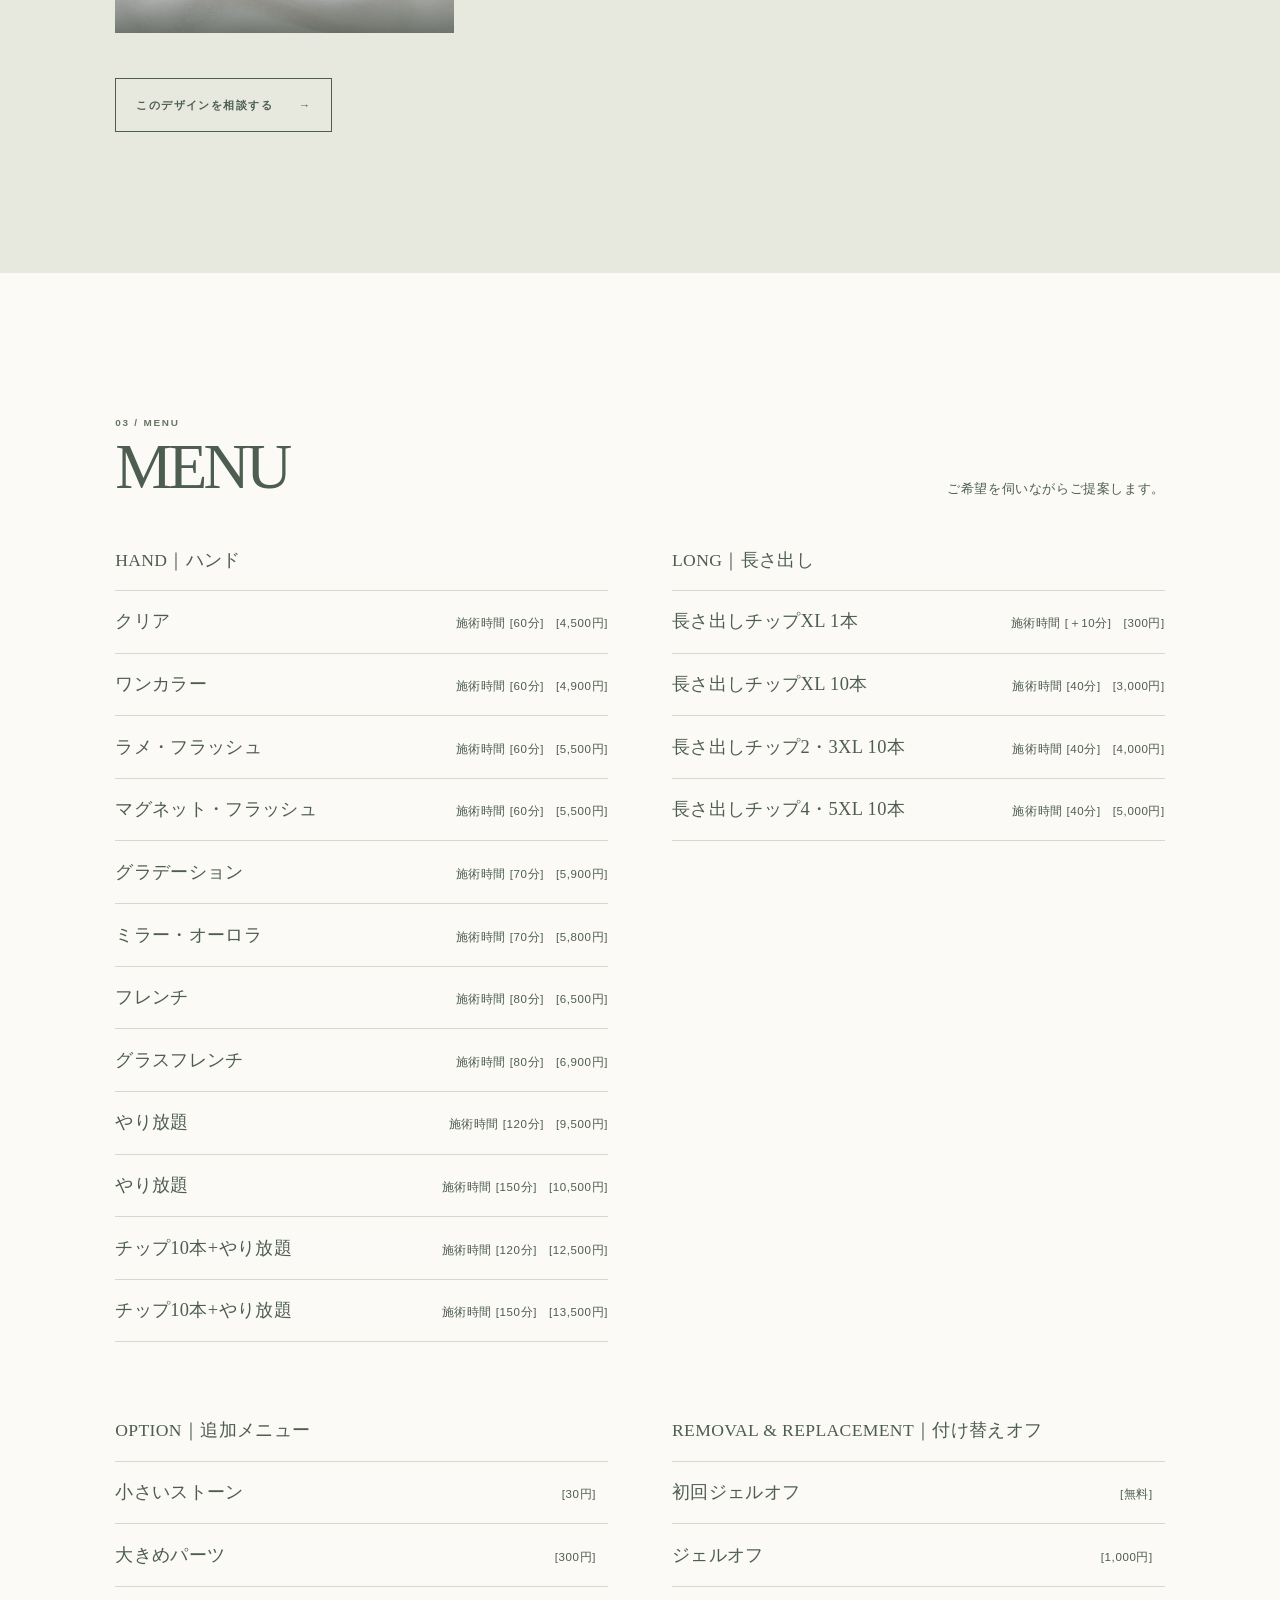
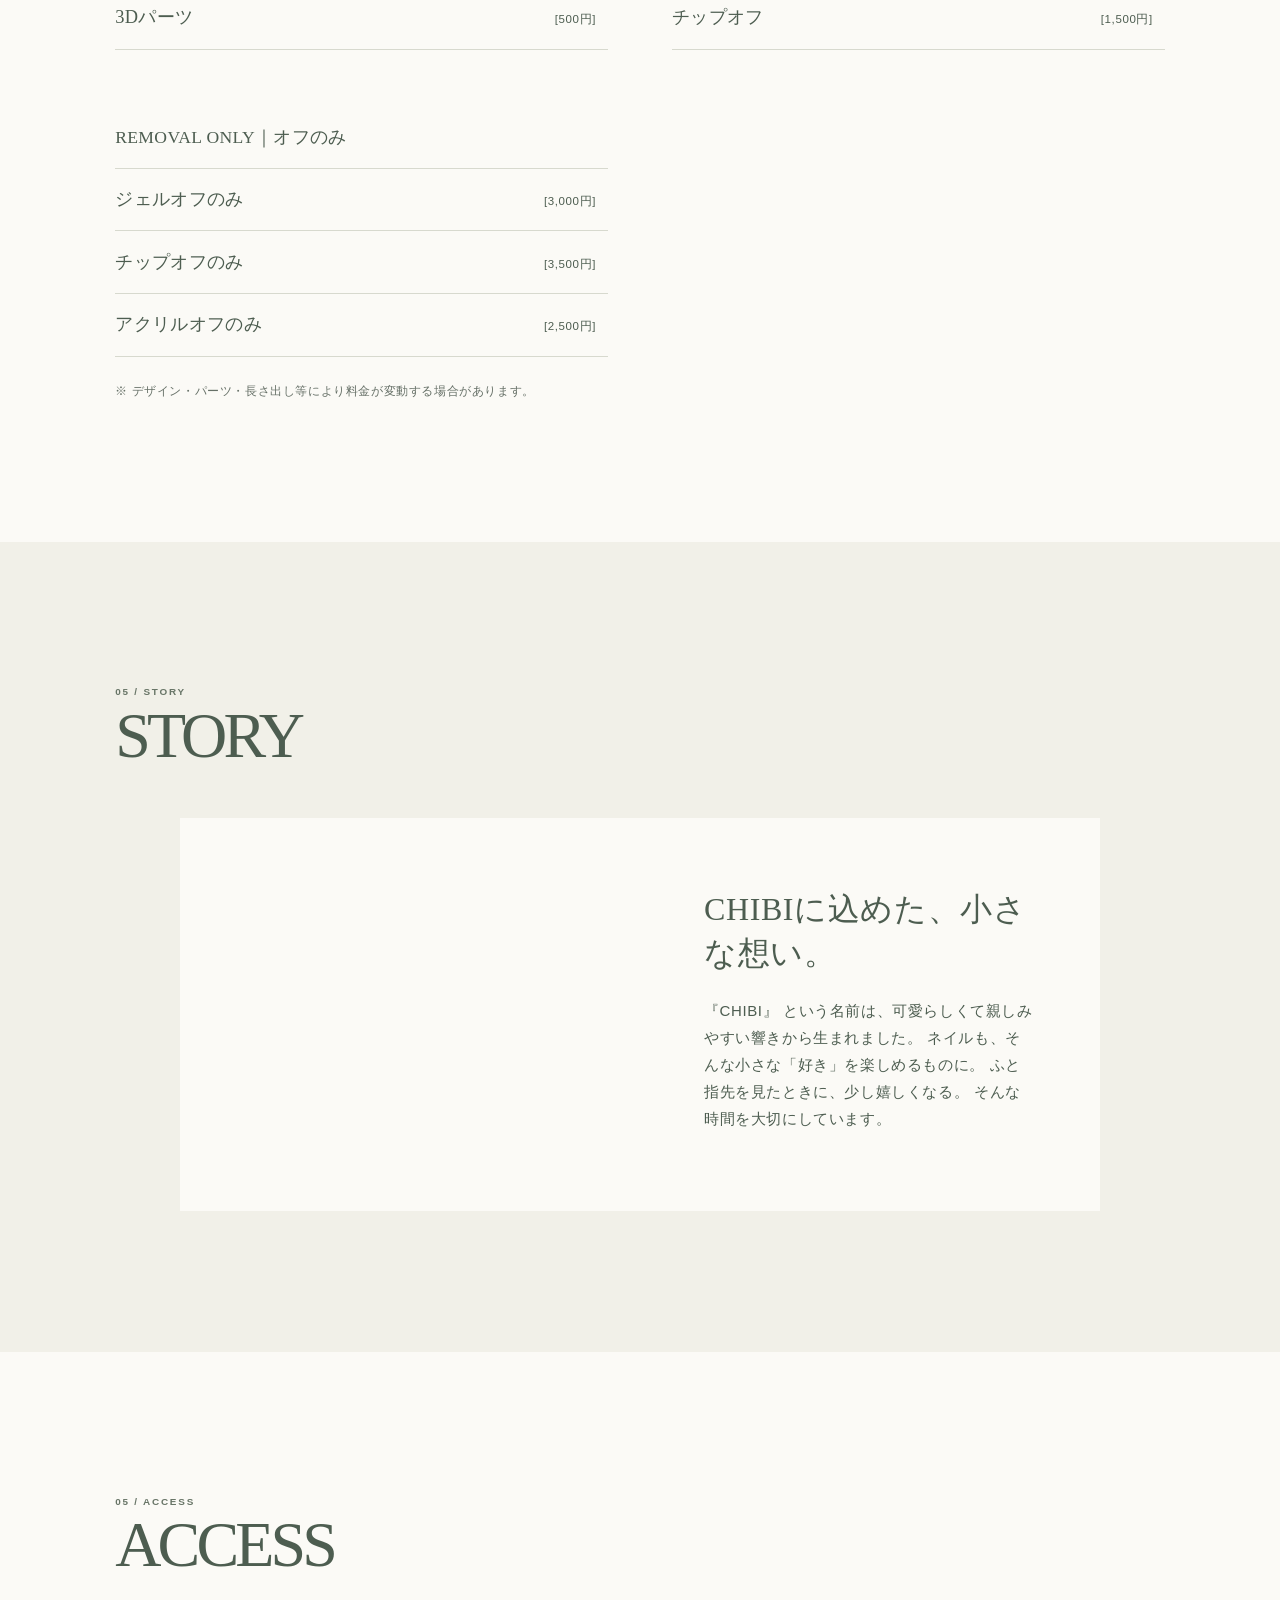
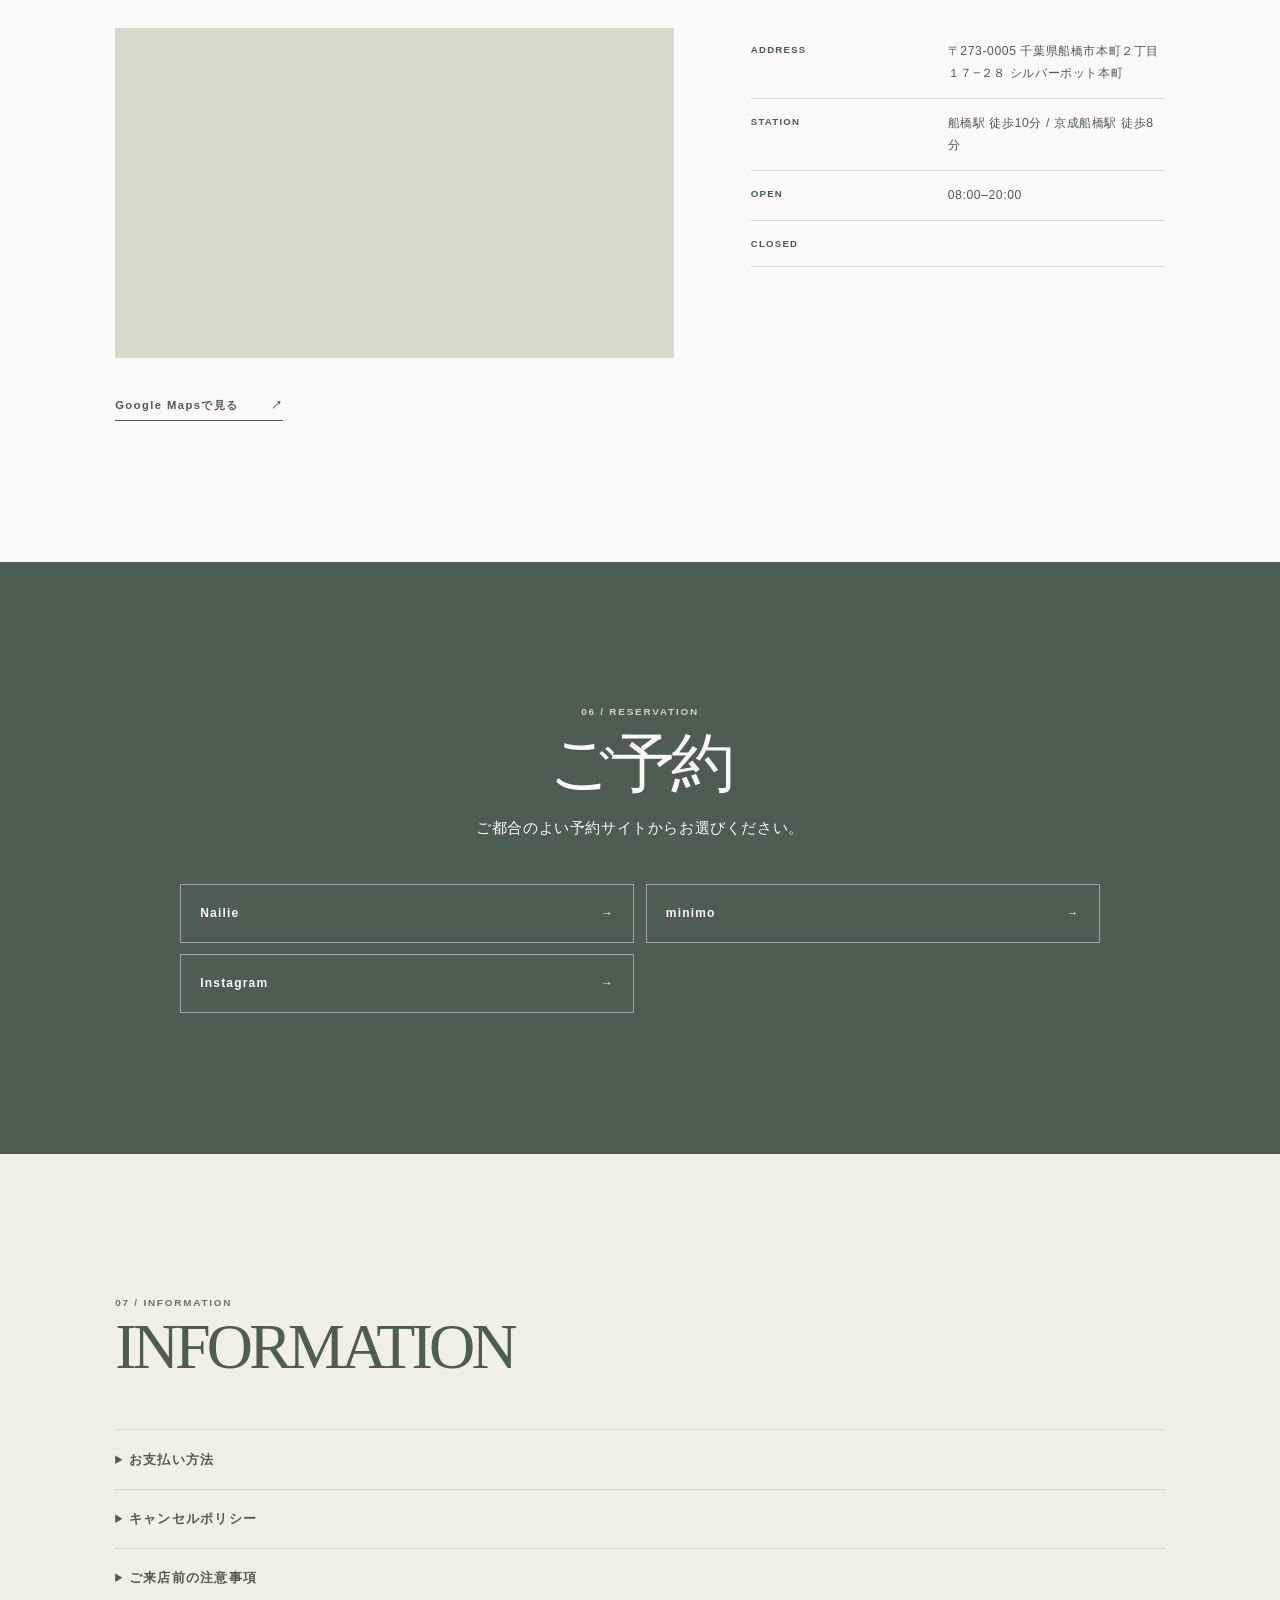
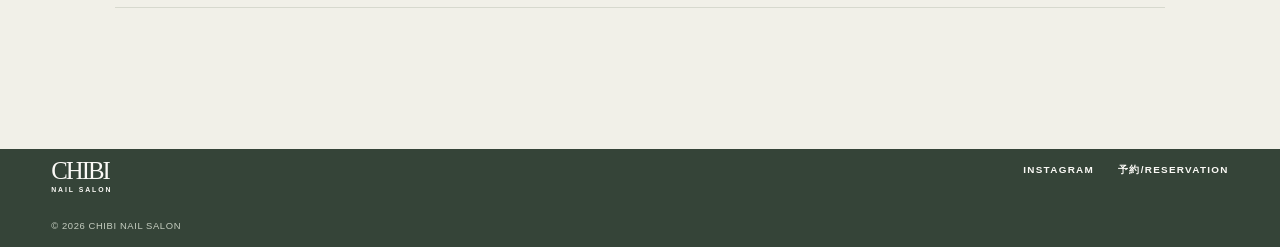
==== commit f6de6d31: "Update payment methods" ====
--- a/index.html
+++ b/index.html
@@ -683,7 +683,8 @@
             </summary>
             <p>
               💴 お支払い方法
-              現金のみご利用いただけます。
+              現金・クレジットカードをご利用いただけます。
+              💳 Visa ／ Mastercard ／ American Express ／ UnionPay（銀聯）
             </p>
           </details>
           <details>
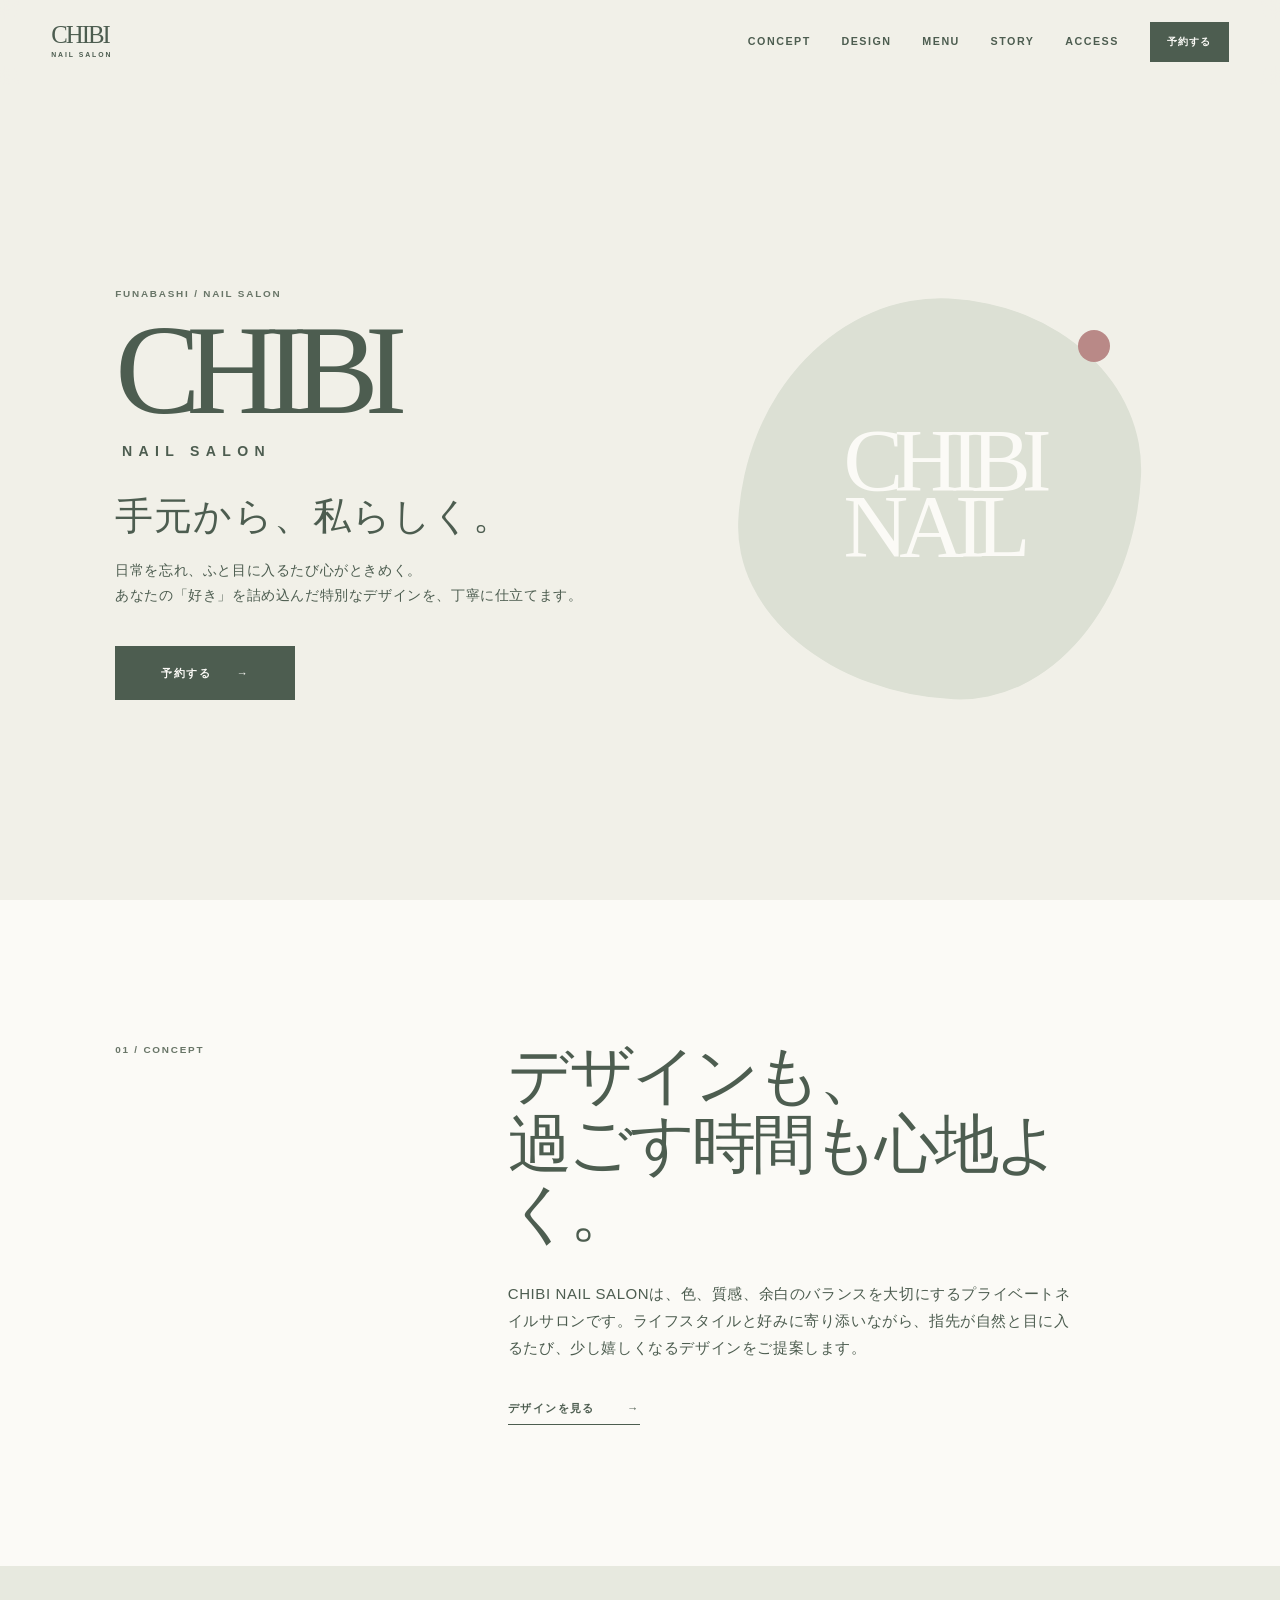
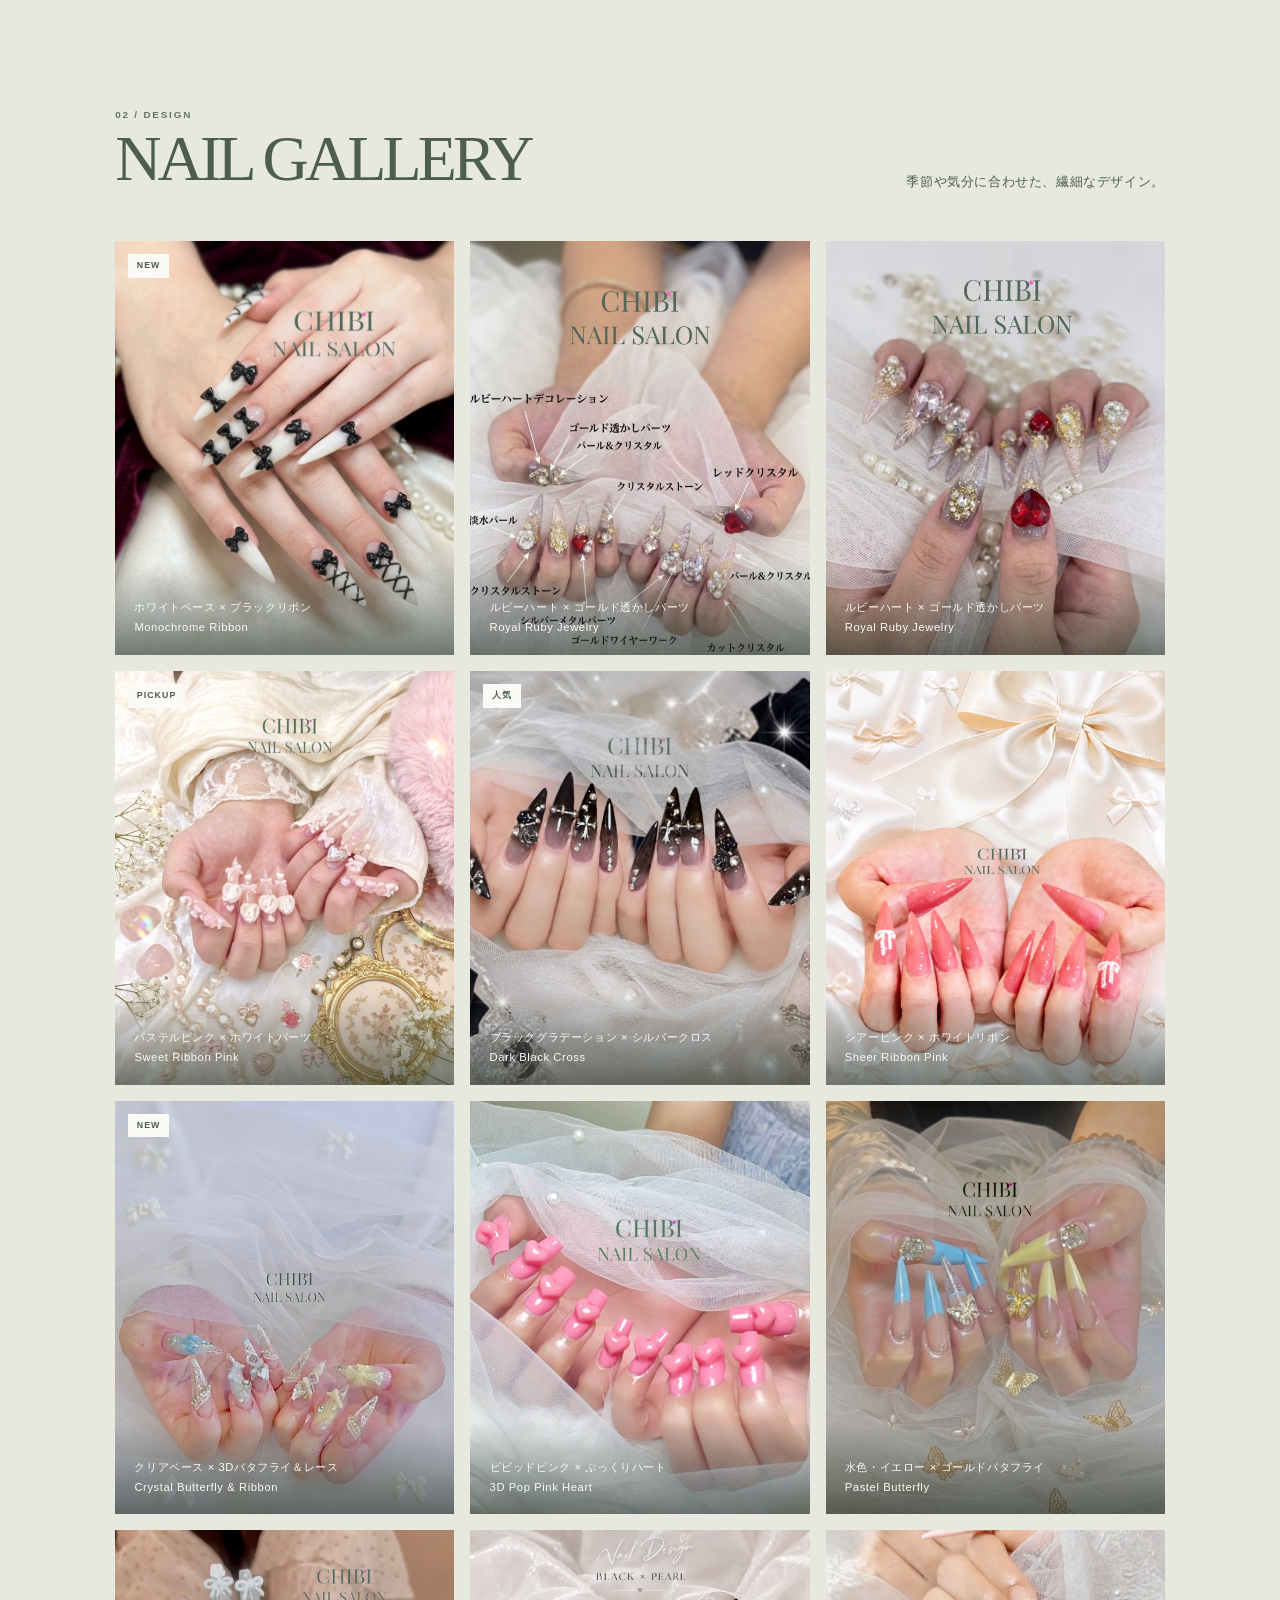
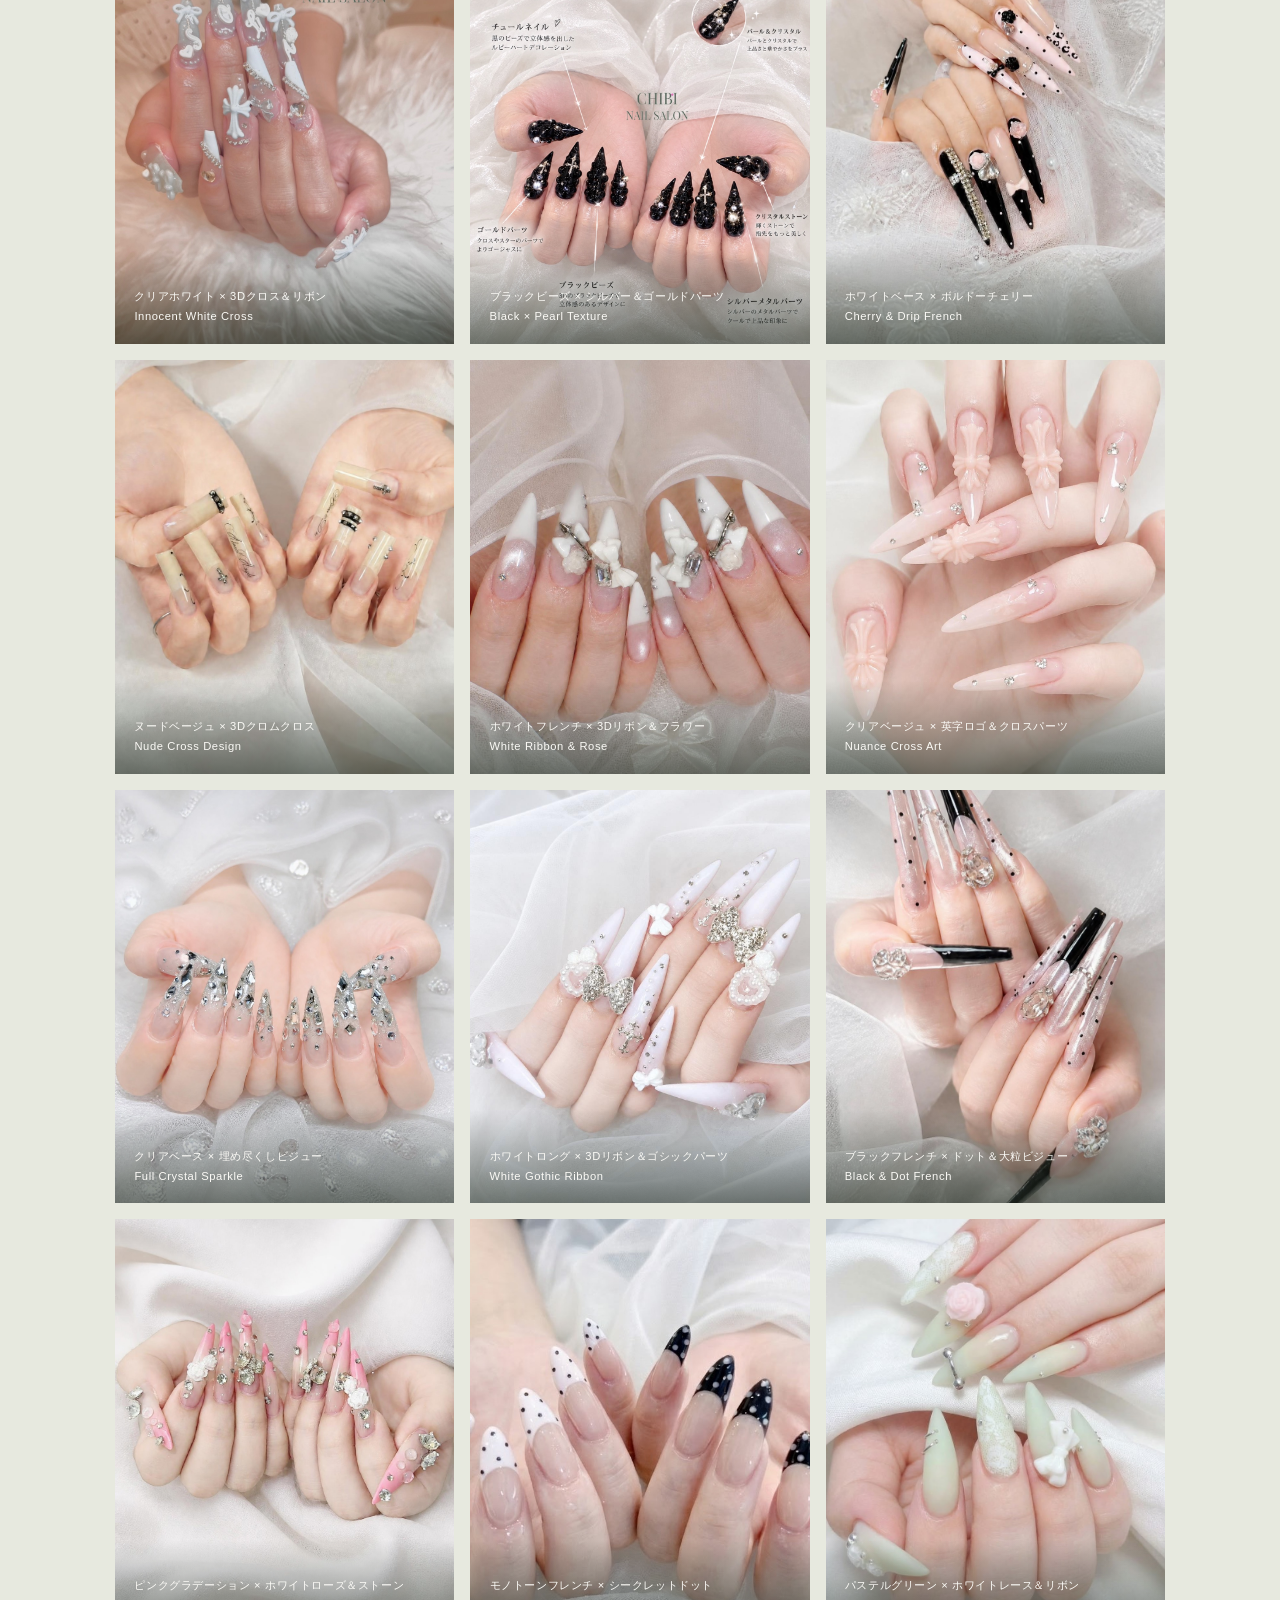
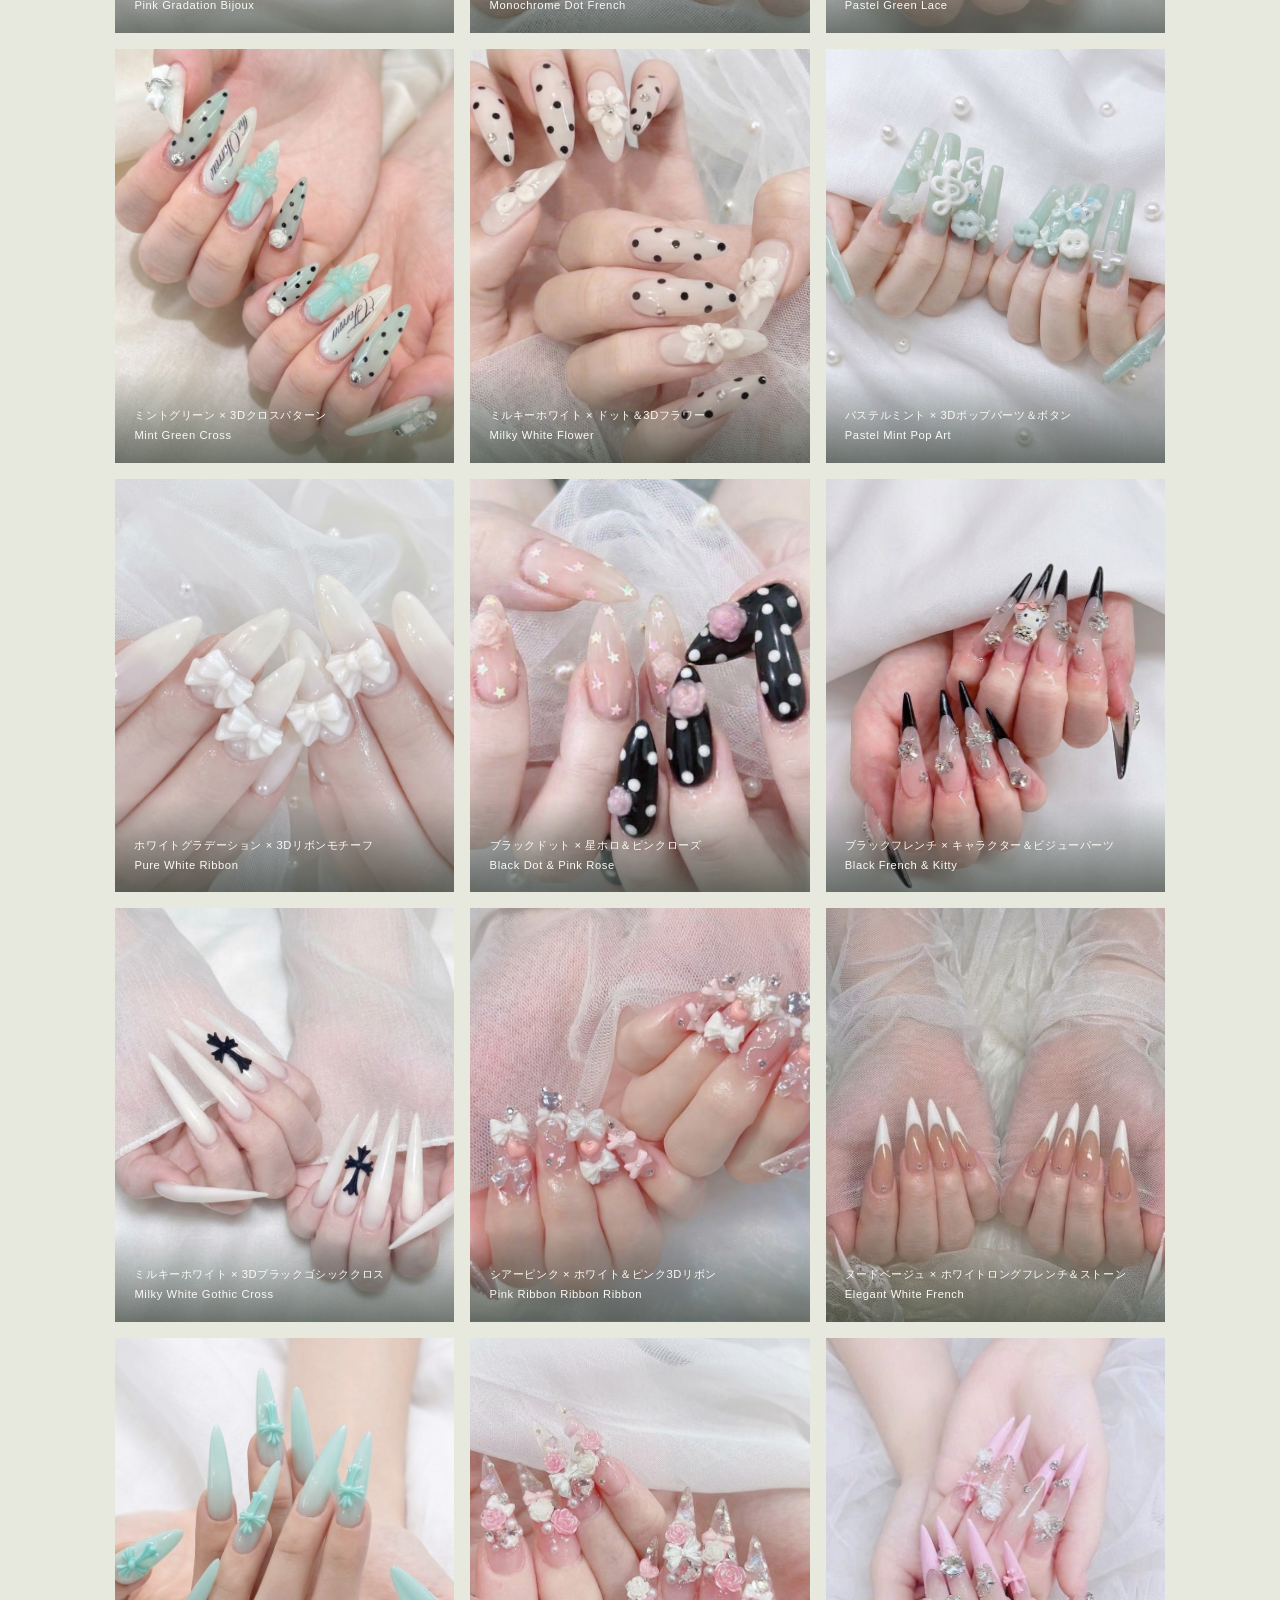
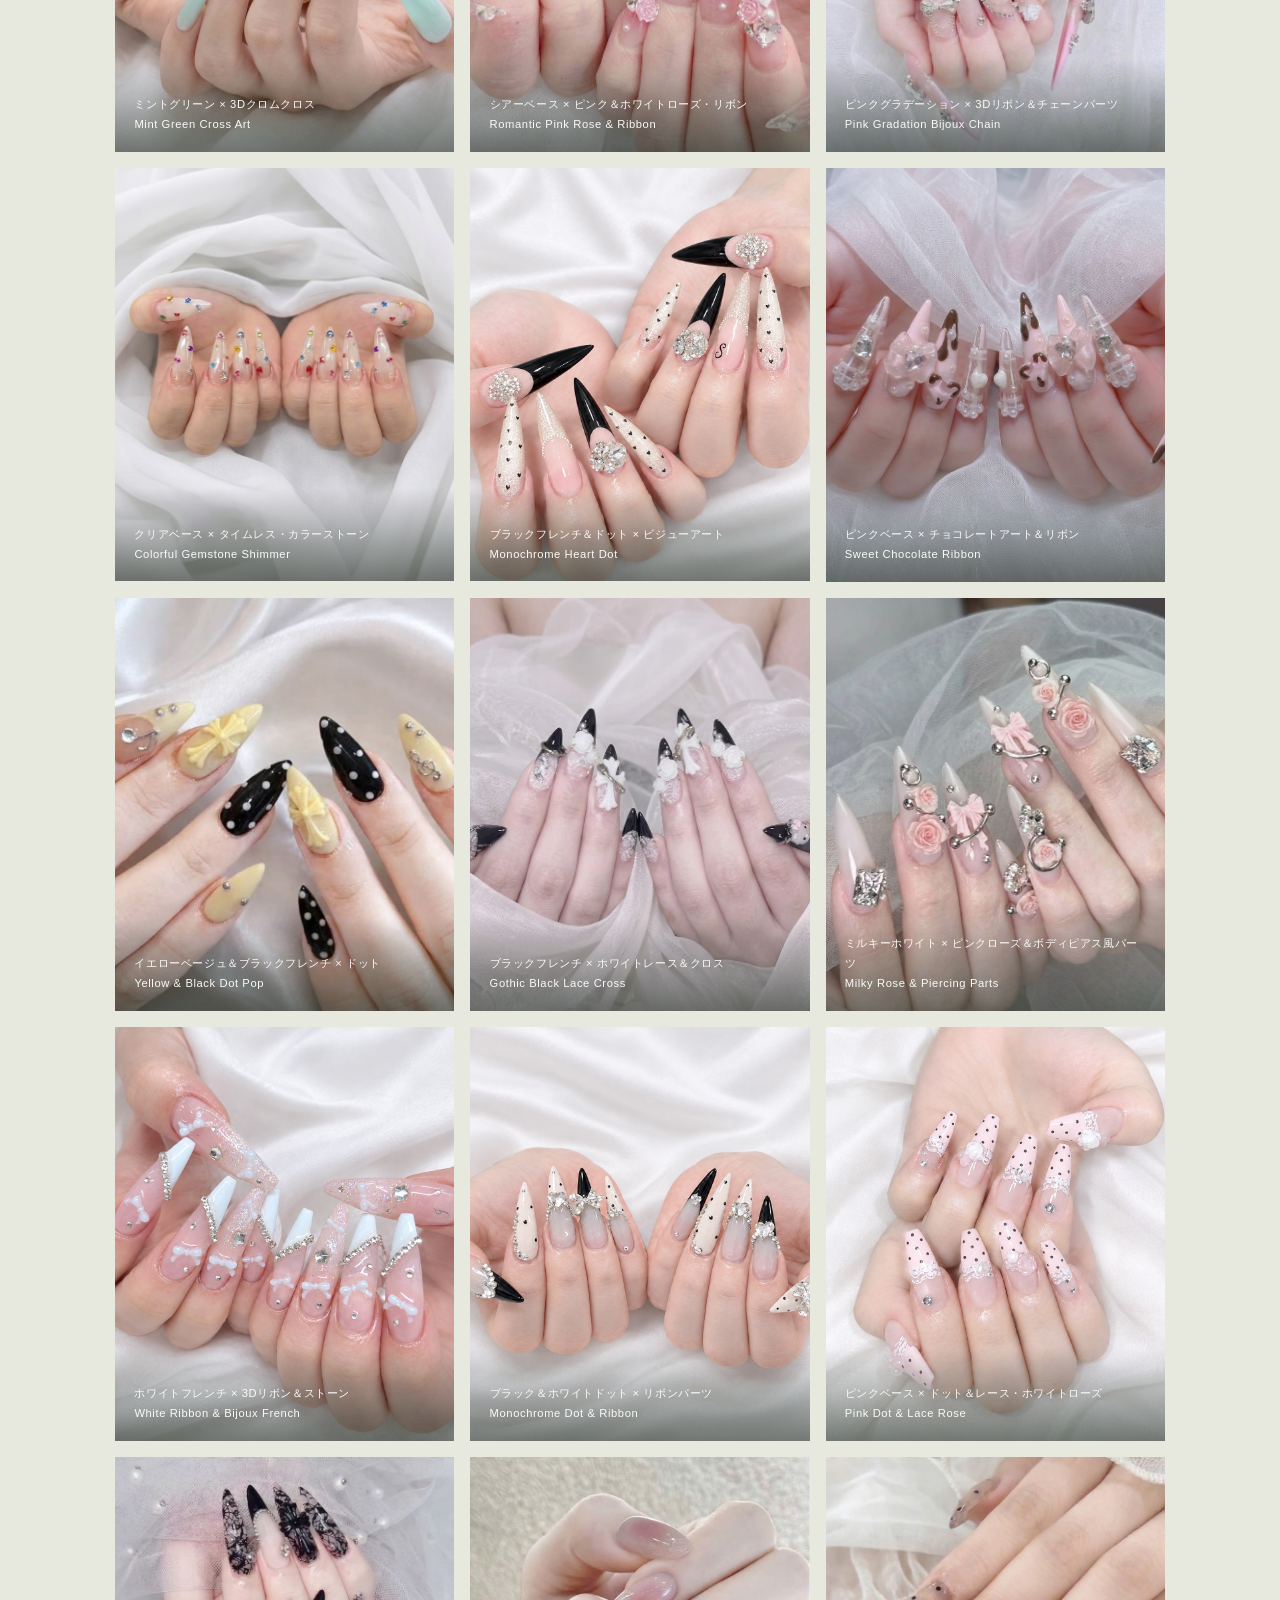
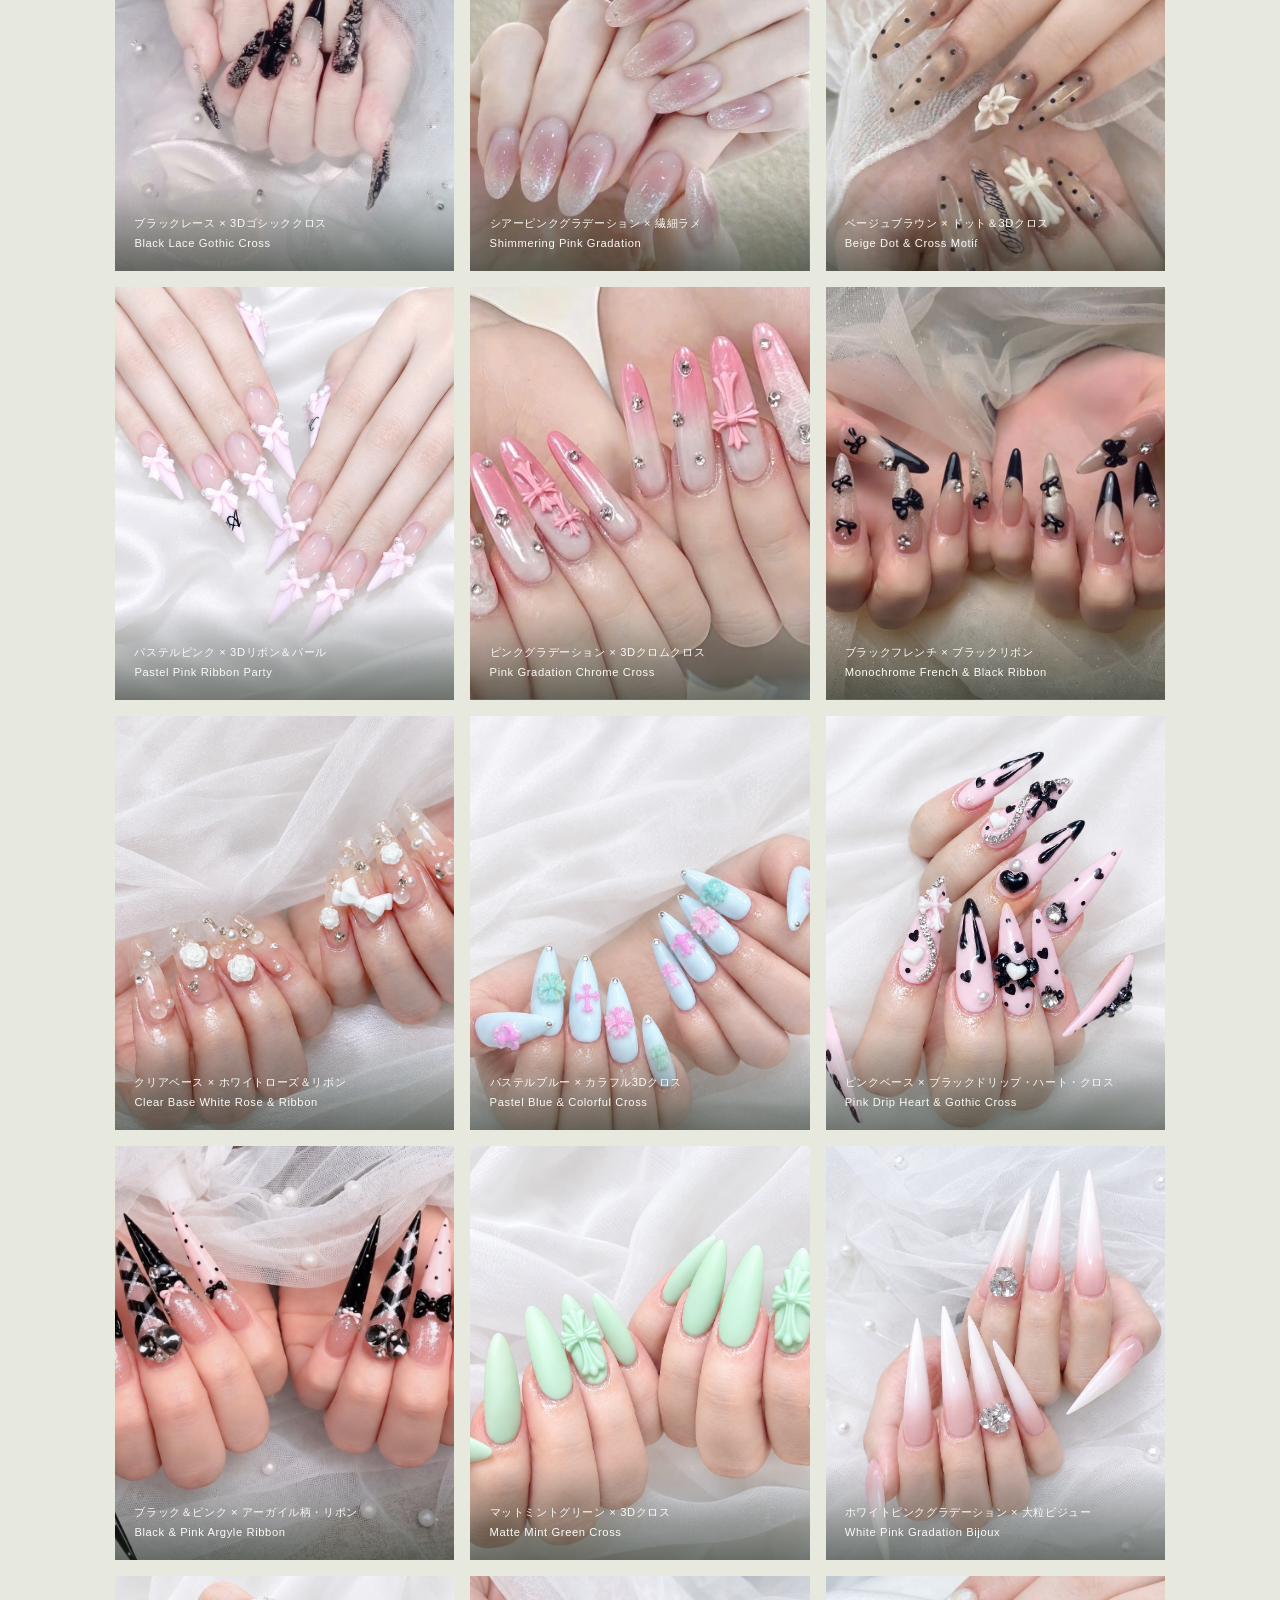
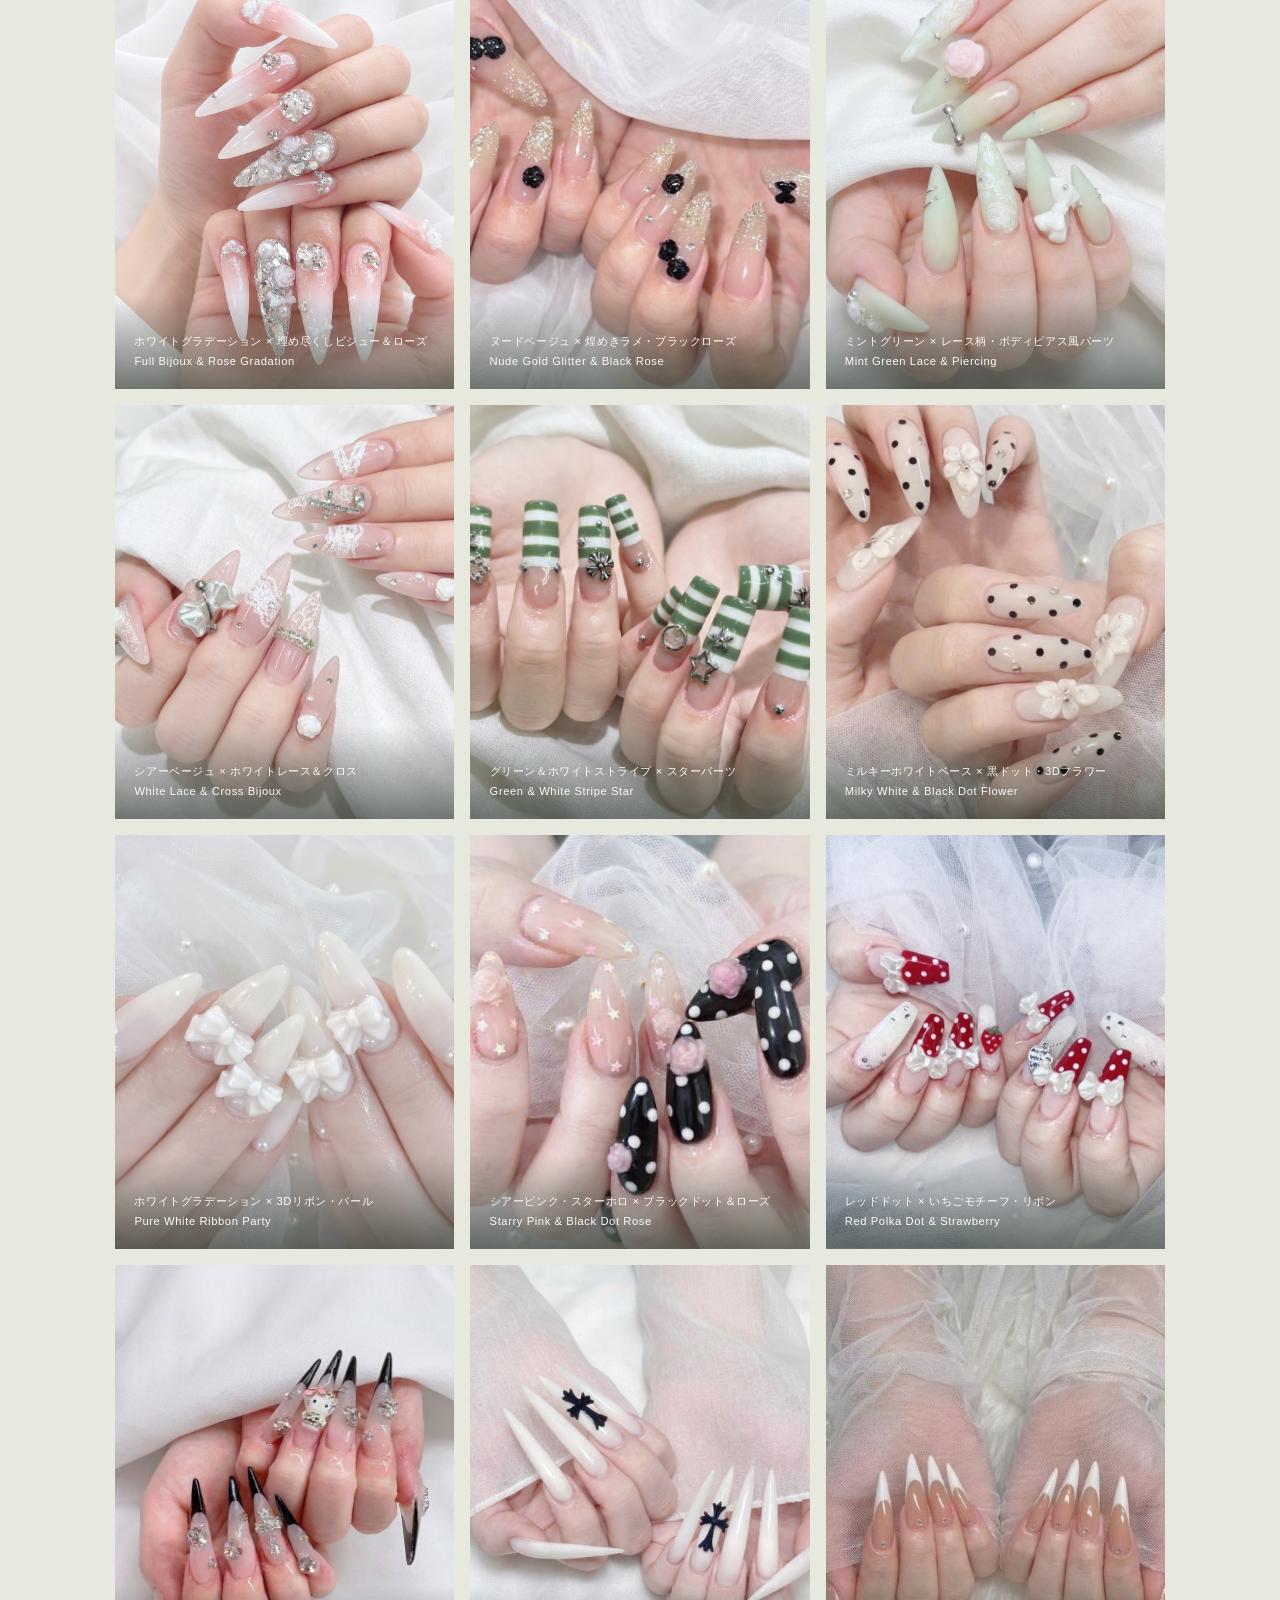
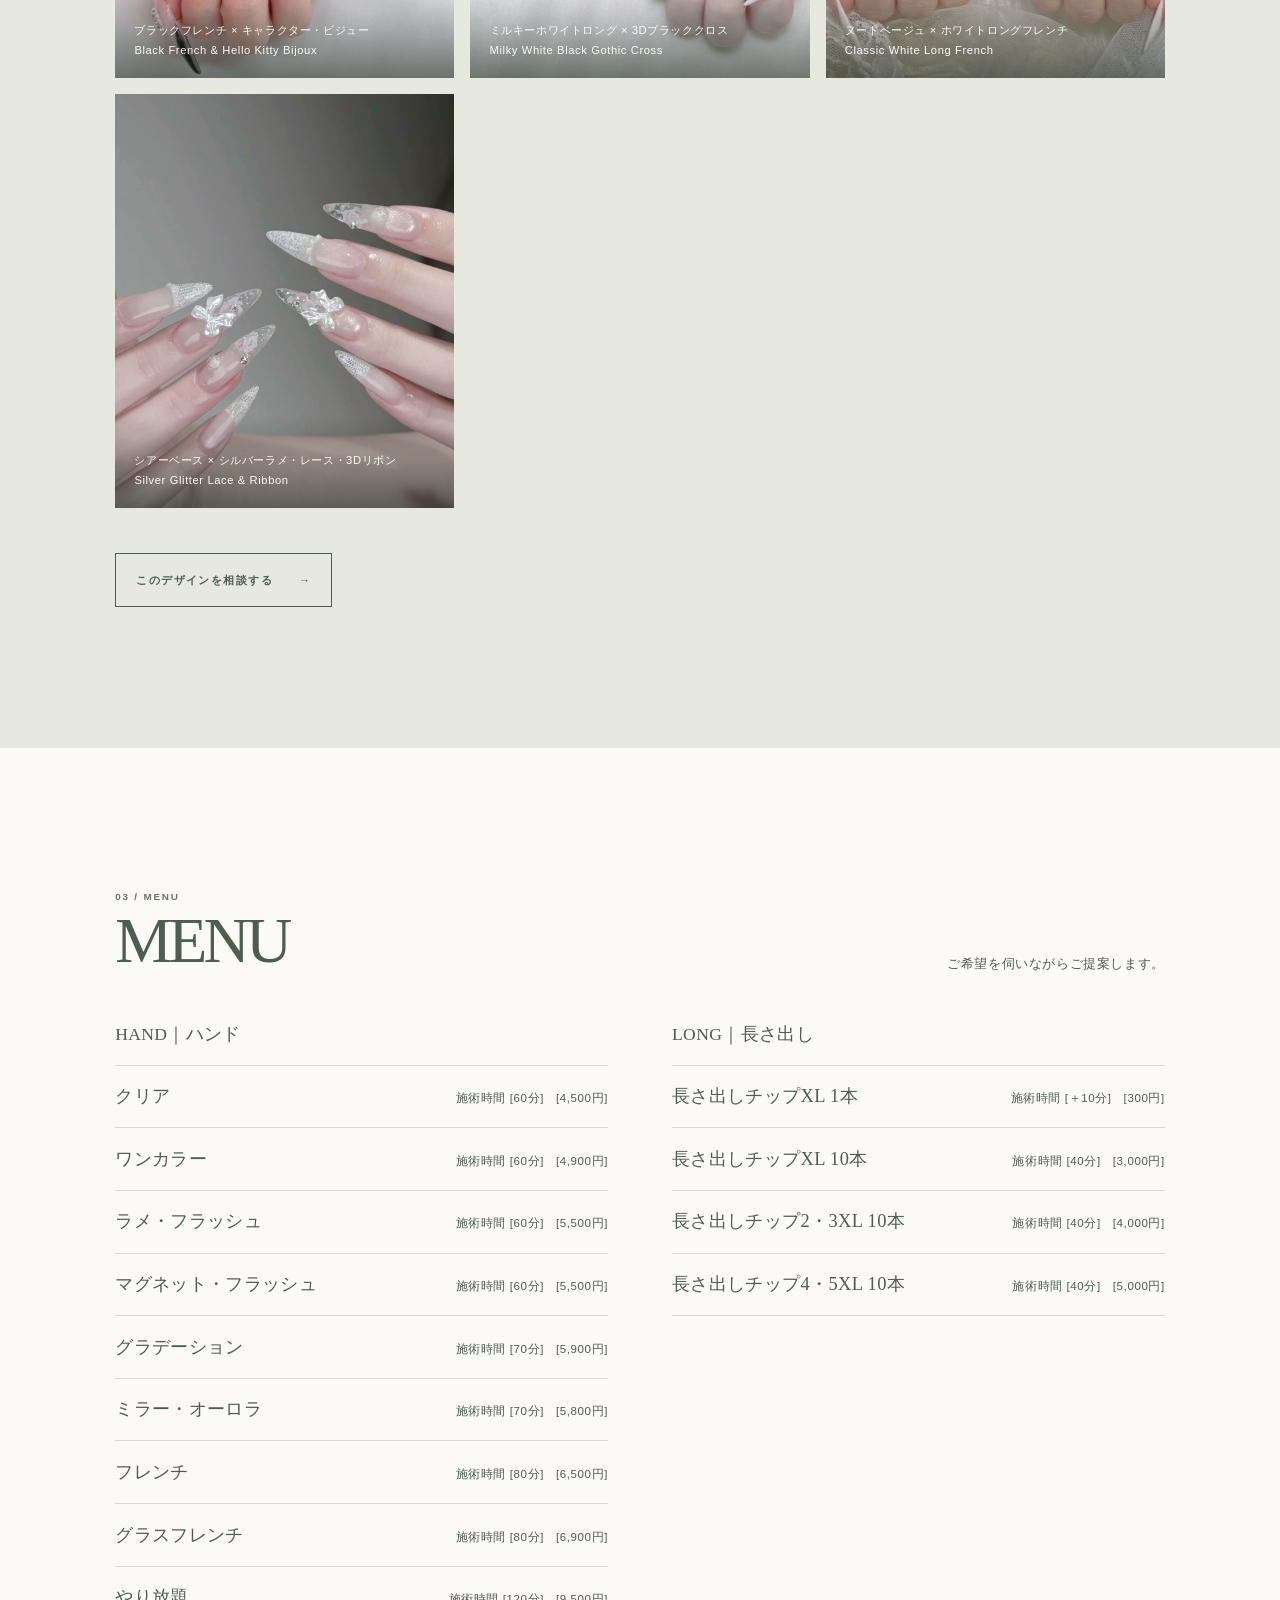
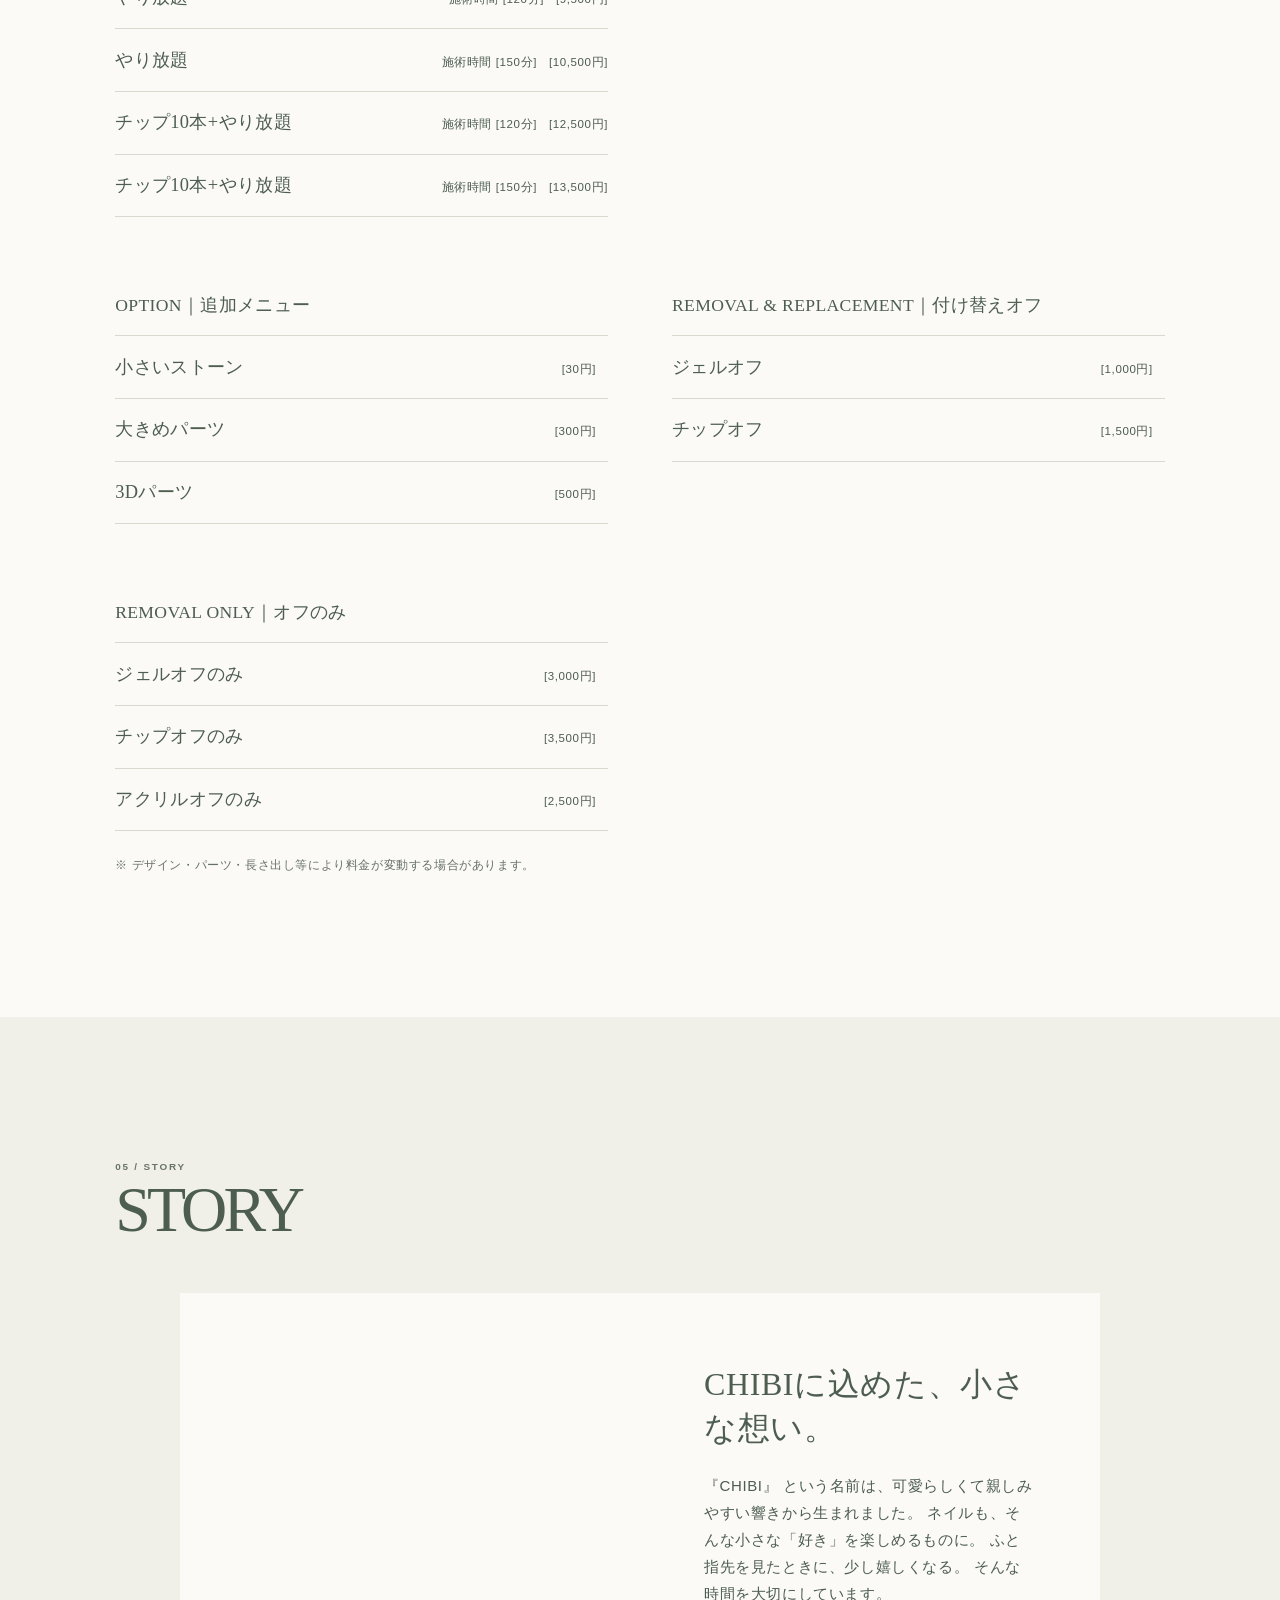
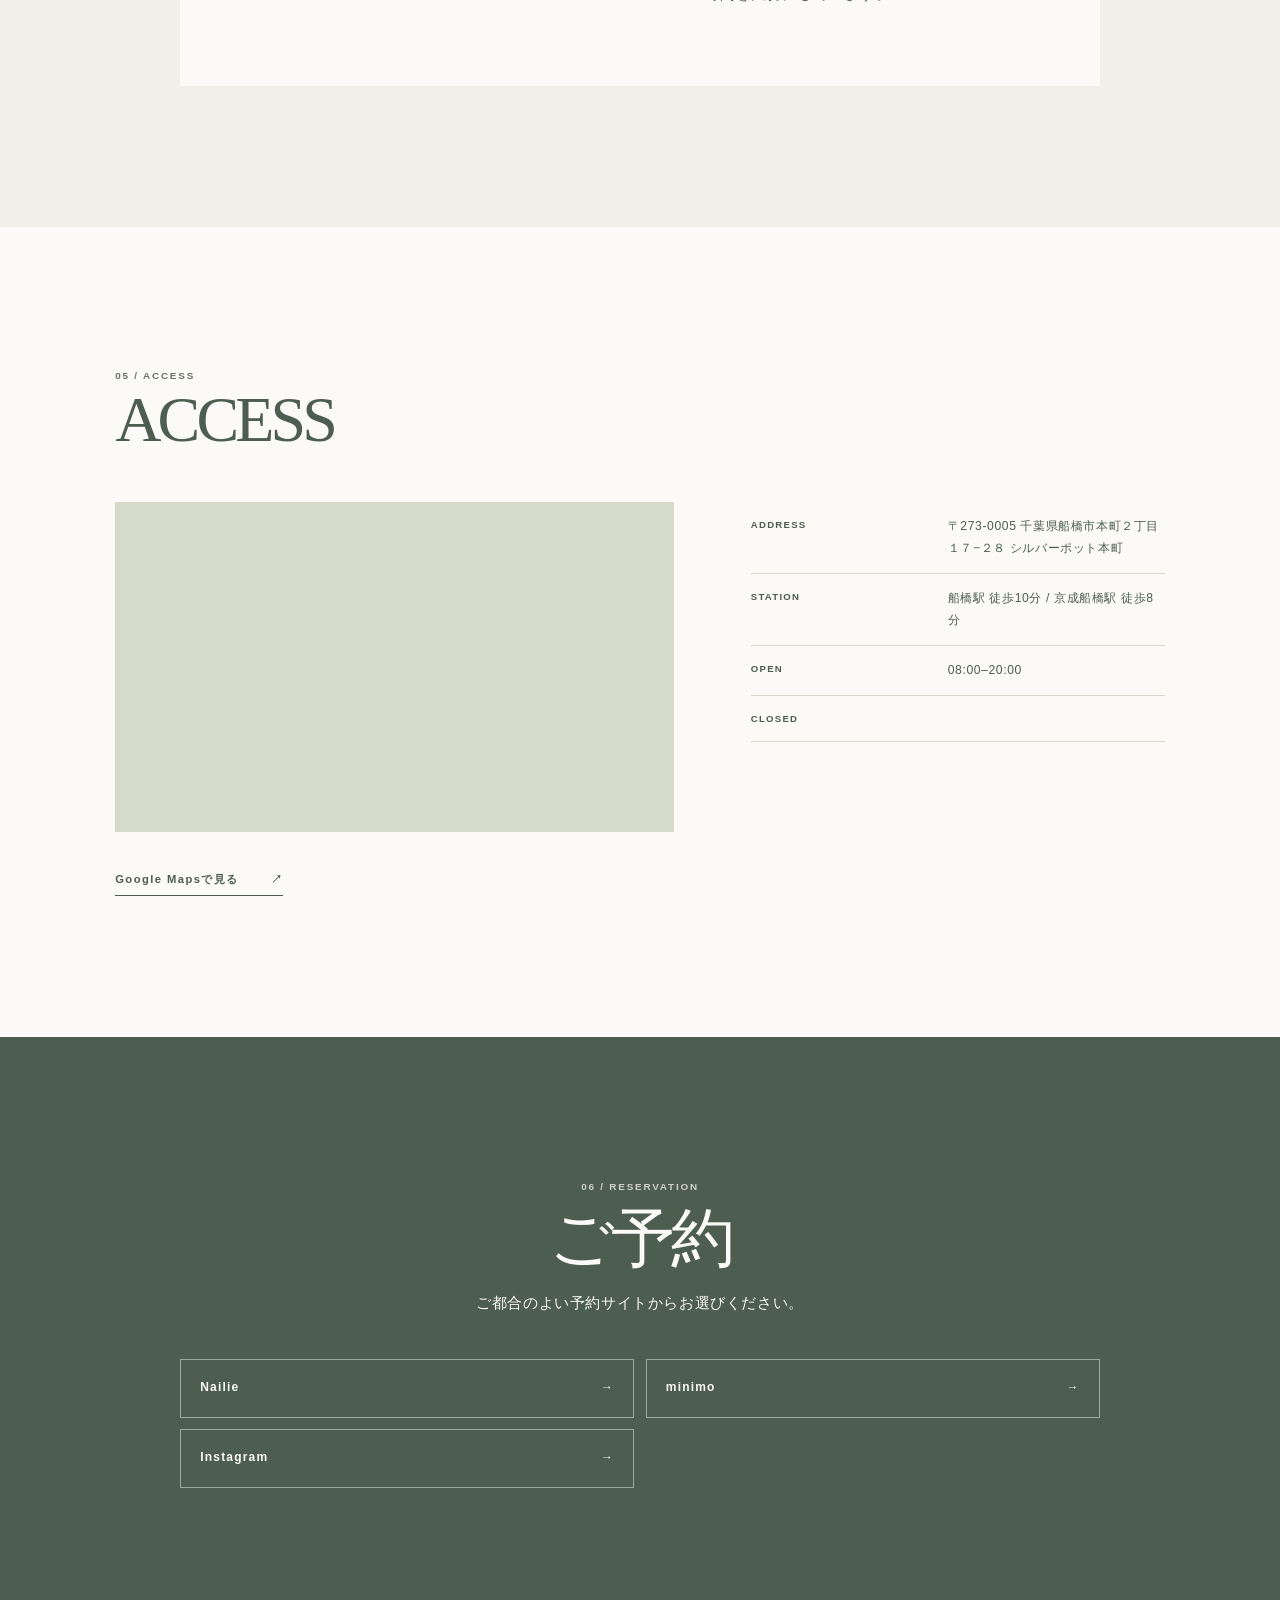
==== commit 607107a3: "Update CHIBI NAIL SALON website" ====
--- a/index.html
+++ b/index.html
@@ -424,17 +424,6 @@
             <div class="menu-category__items">
     <article>
                 <h3>
-                  初回ジェルオフ
-                </h3>
-                <!-- <p class="menu-meta">
-                  施術時間 [120〜150分]
-                </p> -->
-                <p class="price">
-                  [無料]
-                </p>
-              </article>
-    <article>
-                <h3>
                   ジェルオフ
                 </h3>
                 <!-- <p class="menu-meta">
@@ -682,9 +671,17 @@
               お支払い方法
             </summary>
             <p>
-              💴 お支払い方法
-              現金・クレジットカードをご利用いただけます。
-              💳 Visa ／ Mastercard ／ American Express ／ UnionPay（銀聯）
+              💴 お支払い方法<br>
+              現金のほか、各種キャッシュレス決済をご利用いただけます。
+              <br><br>
+              💳 クレジットカード<br>
+              Visa ／ Mastercard ／ American Express ／ JCB ／ Discover ／ Diners Club ／ UnionPay（銀聯）
+              <br><br>
+              📱 電子マネー<br>
+              iD ／ QUICPay ／ 交通系IC（Suica・PASMOなど）
+              <br><br>
+              📲 QRコード決済<br>
+              PayPay ／ d払い ／ 楽天ペイ ／ au PAY ／ メルペイ ／ WeChat Pay ／ Alipay+
             </p>
           </details>
           <details>
@@ -755,7 +752,7 @@
       <button class="lightbox__close" type="button" aria-label="拡大画像を閉じる" data-lightbox-close>
         ×
       </button>
-      <img src="" alt="" data-lightbox-image>
+      <!-- <img src="" alt="" data-lightbox-image> -->
       <p data-lightbox-caption>
       </p>
     </dialog>
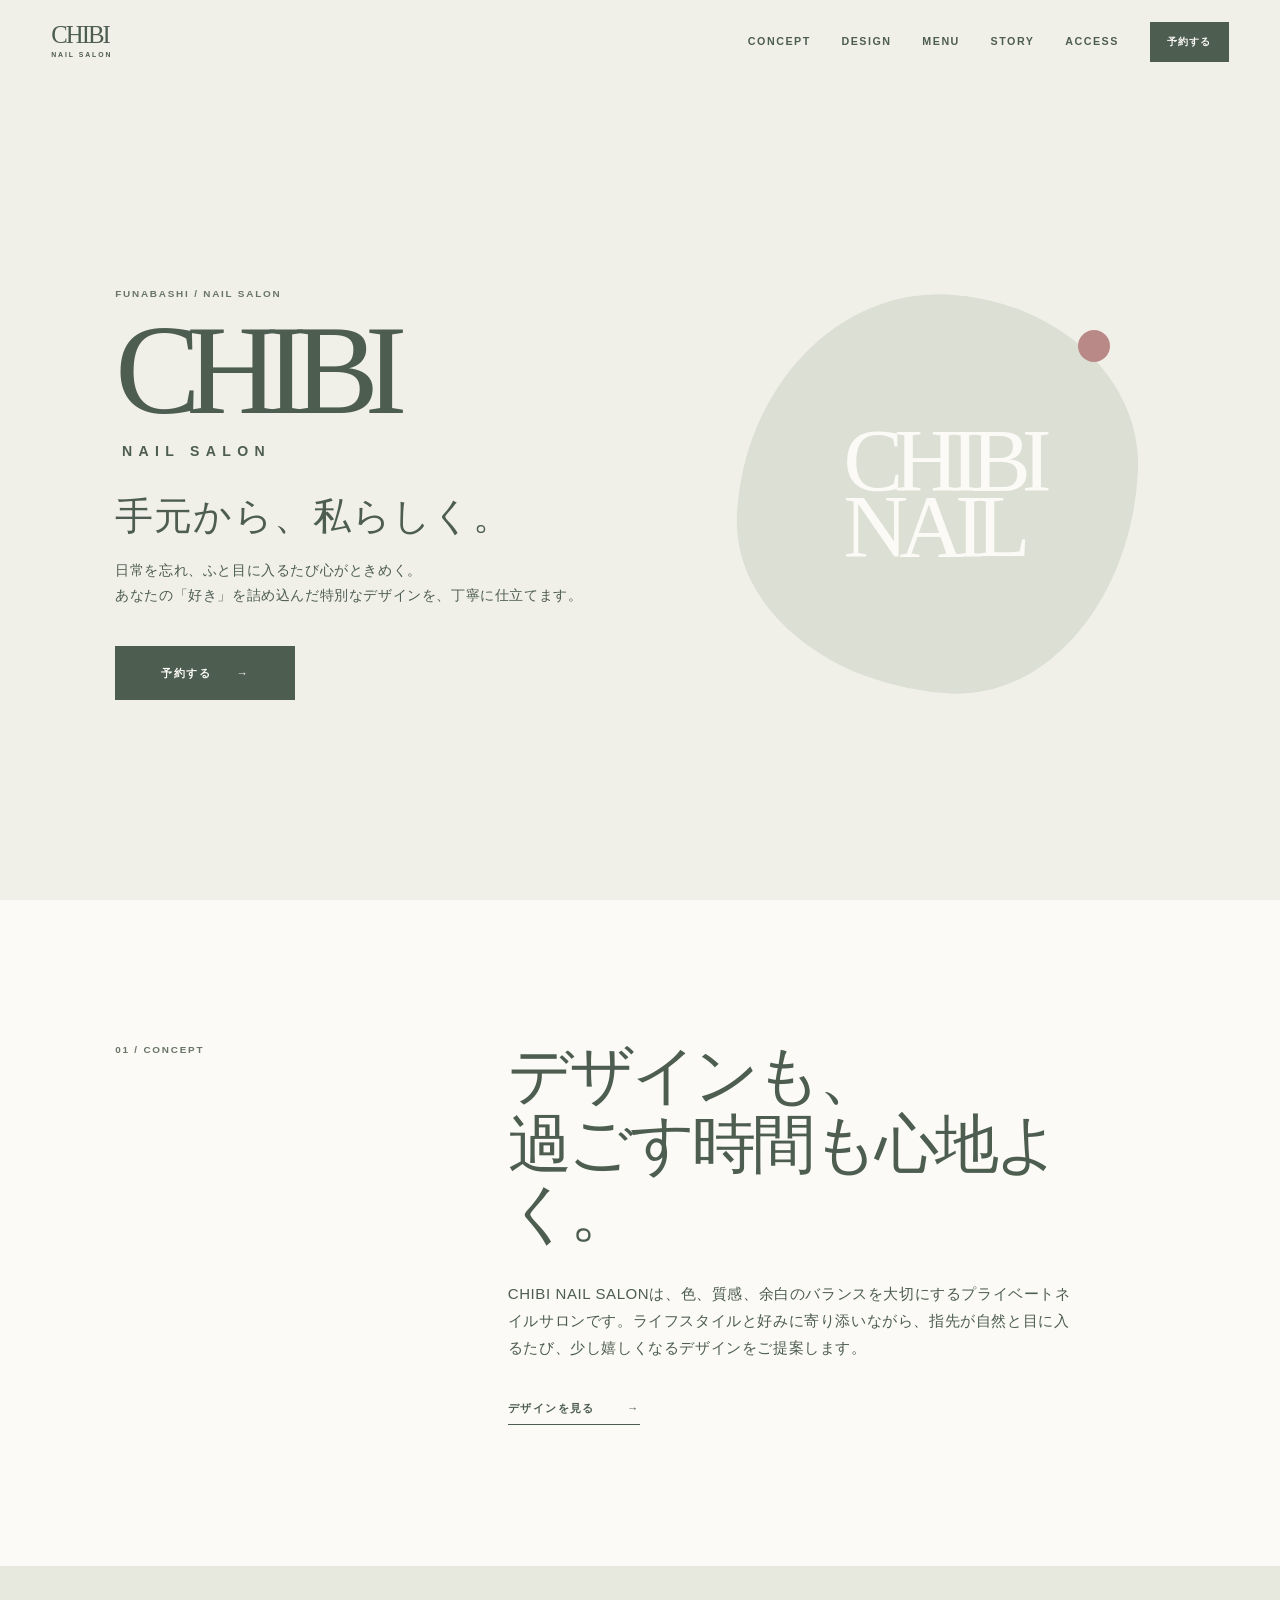
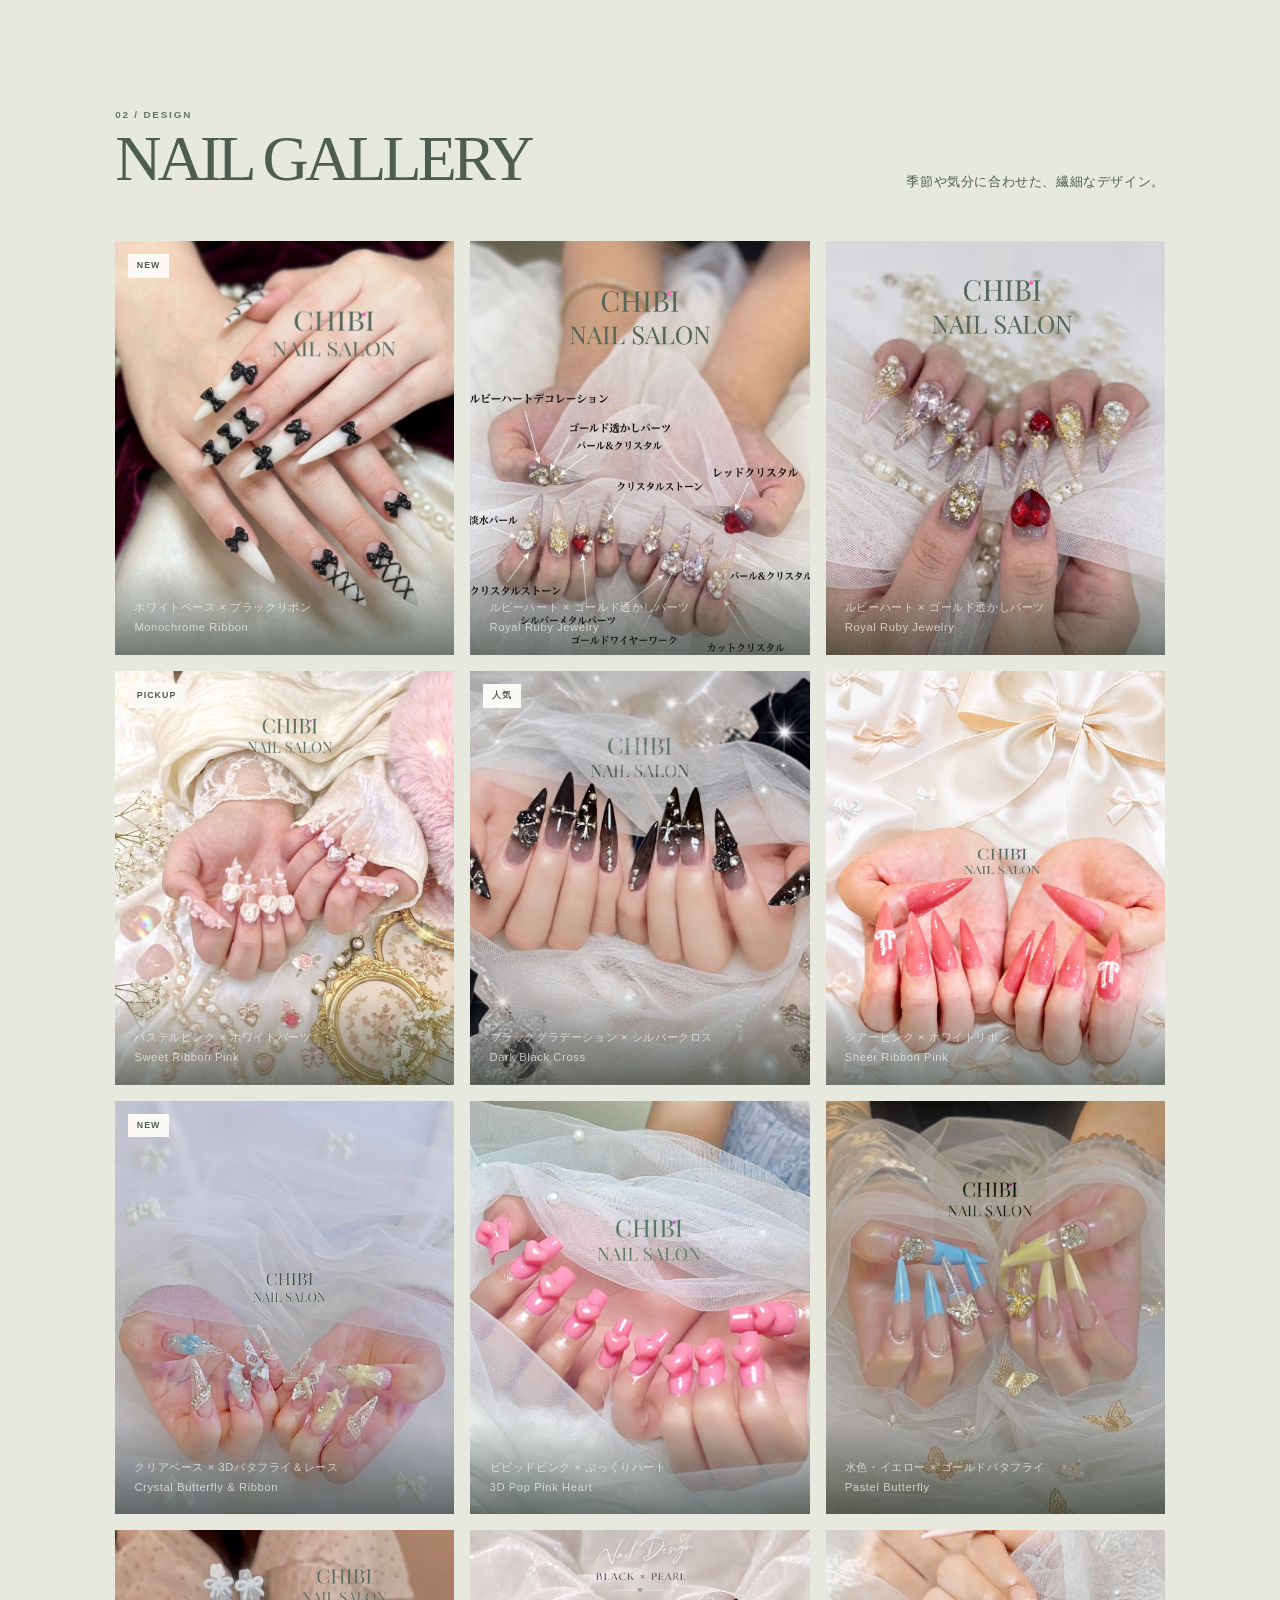
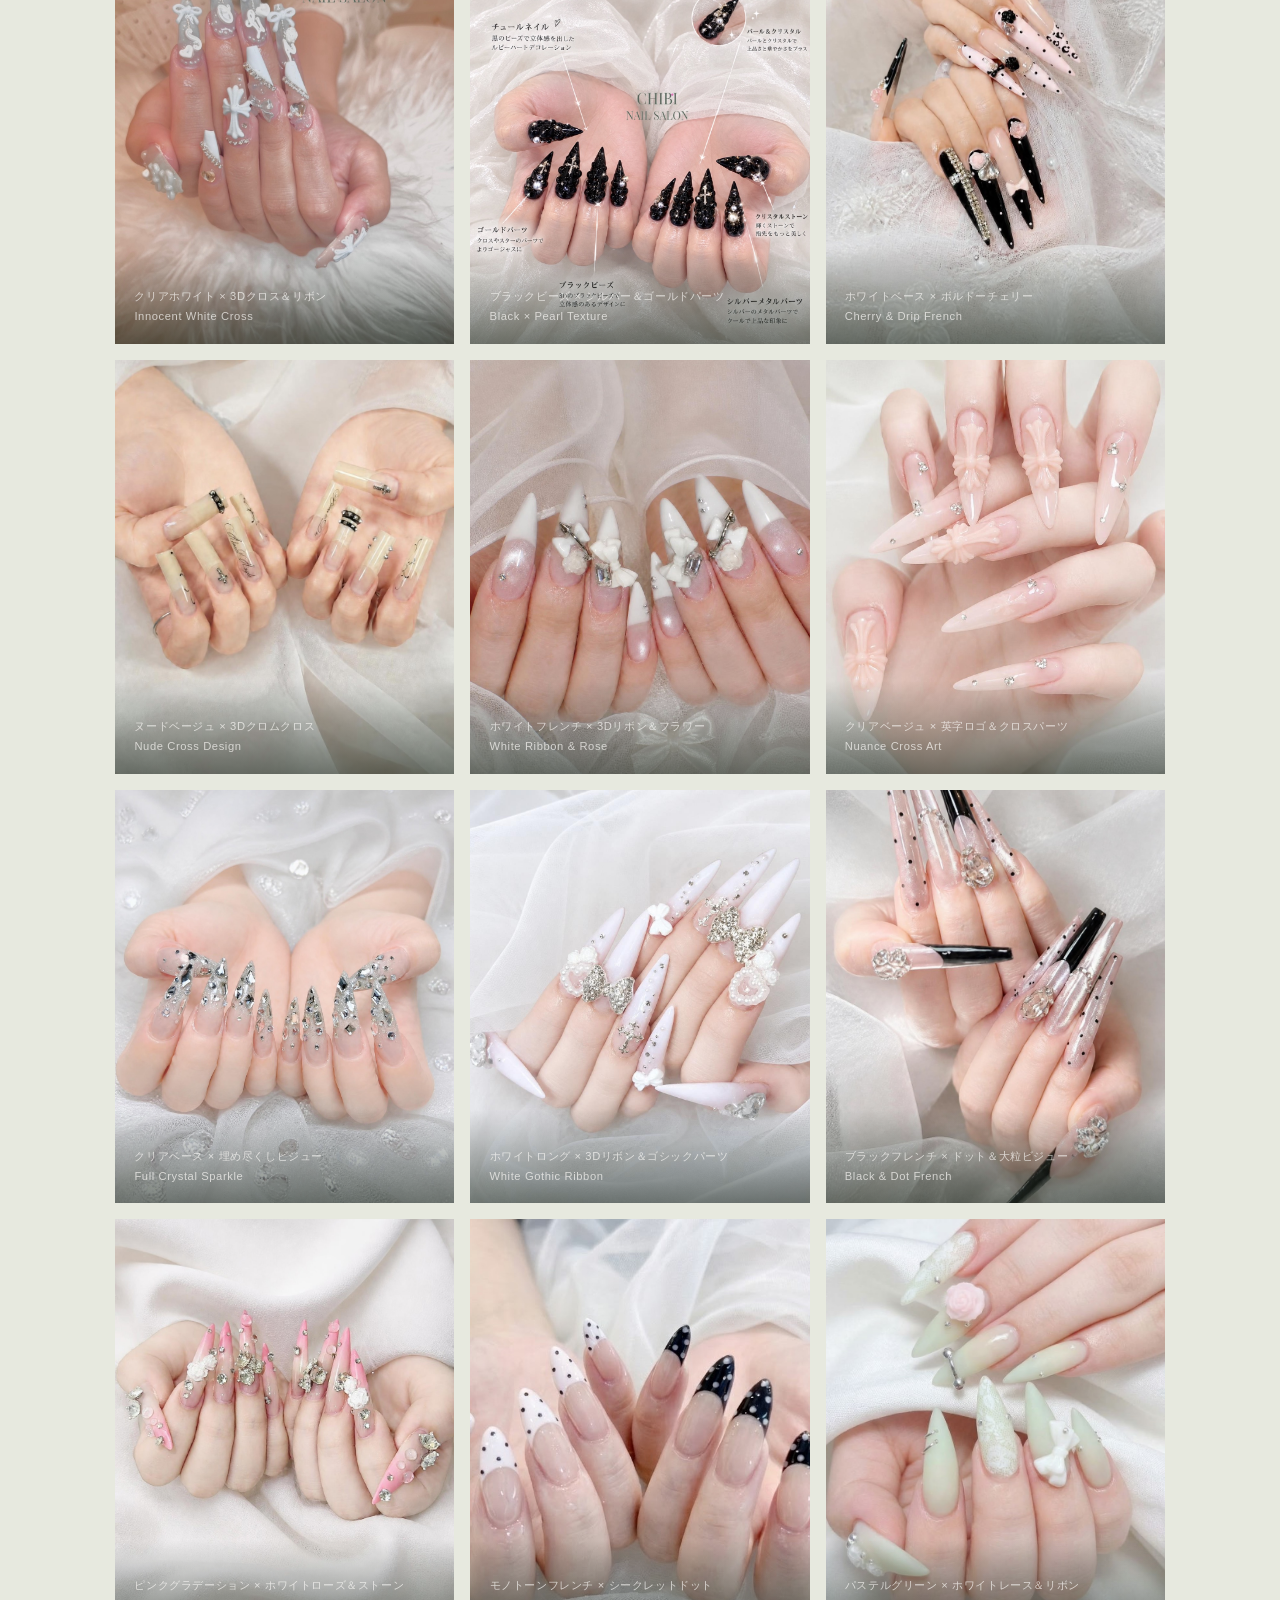
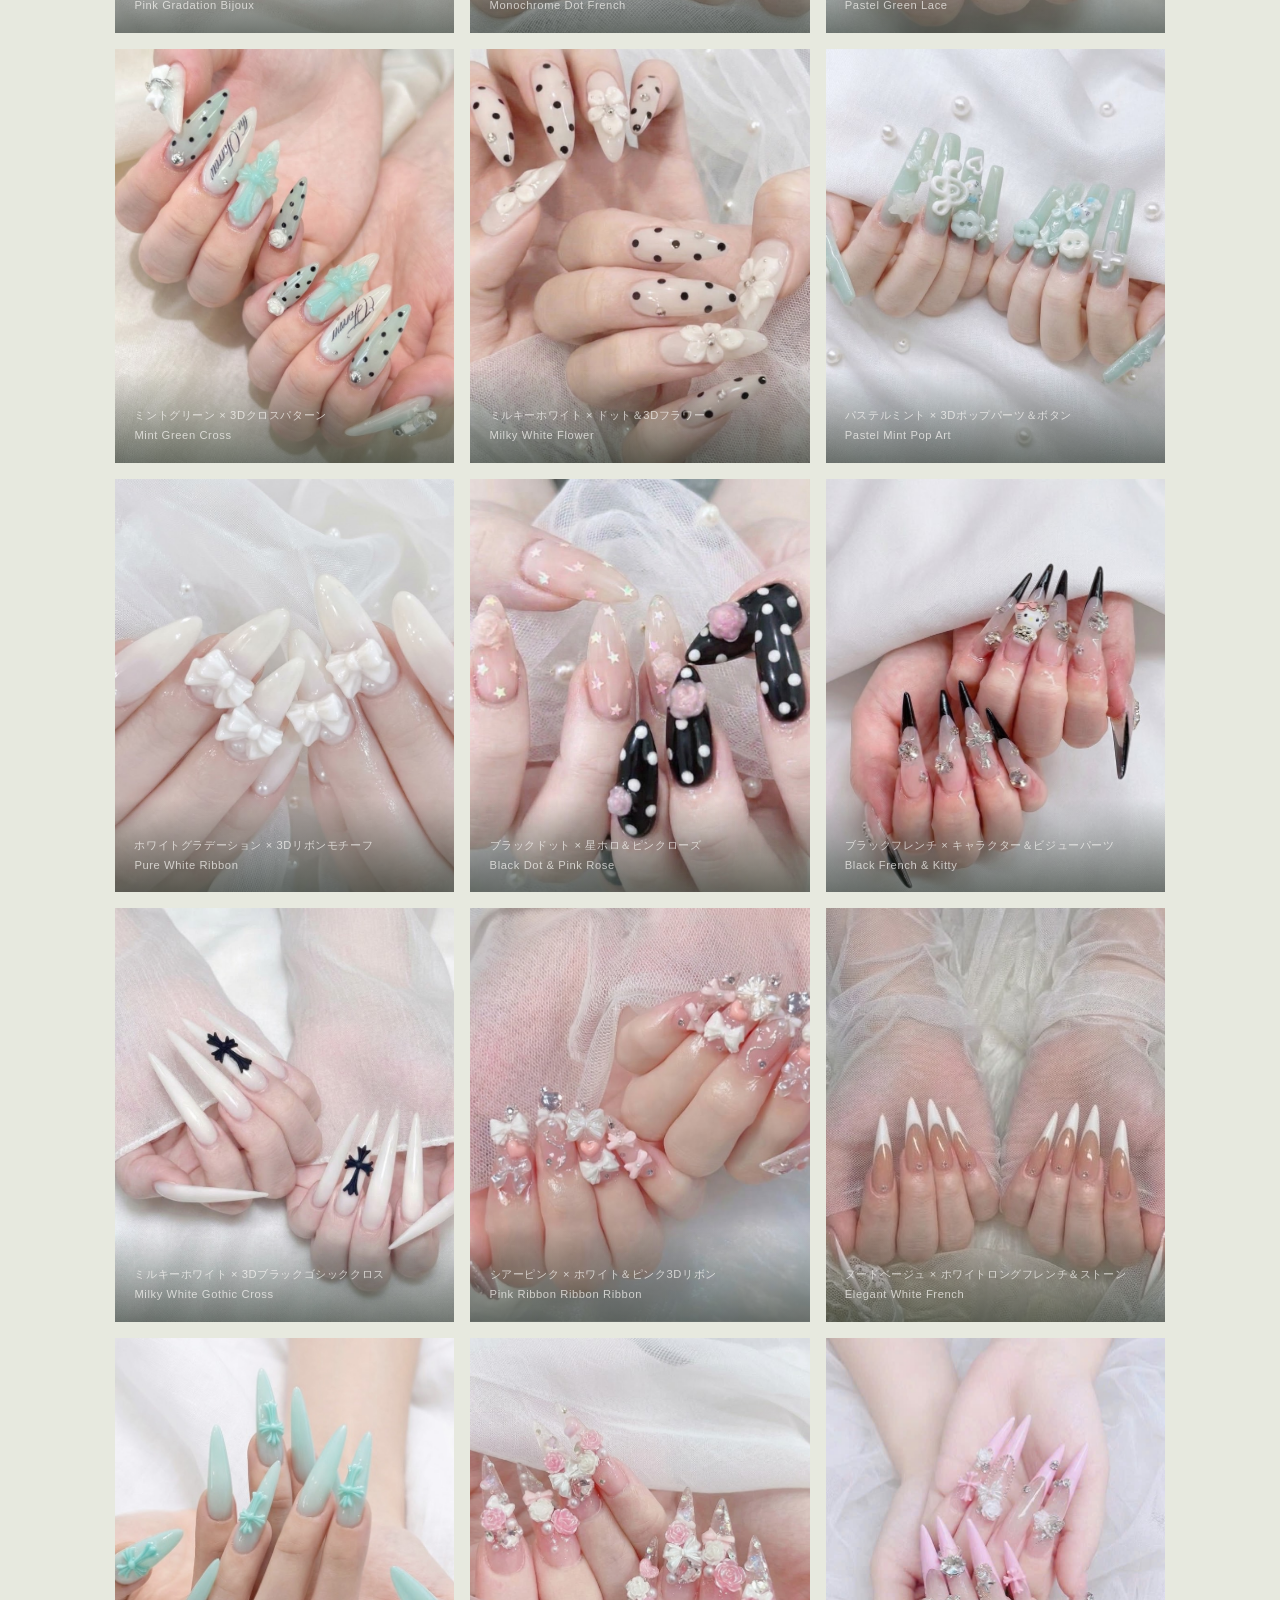
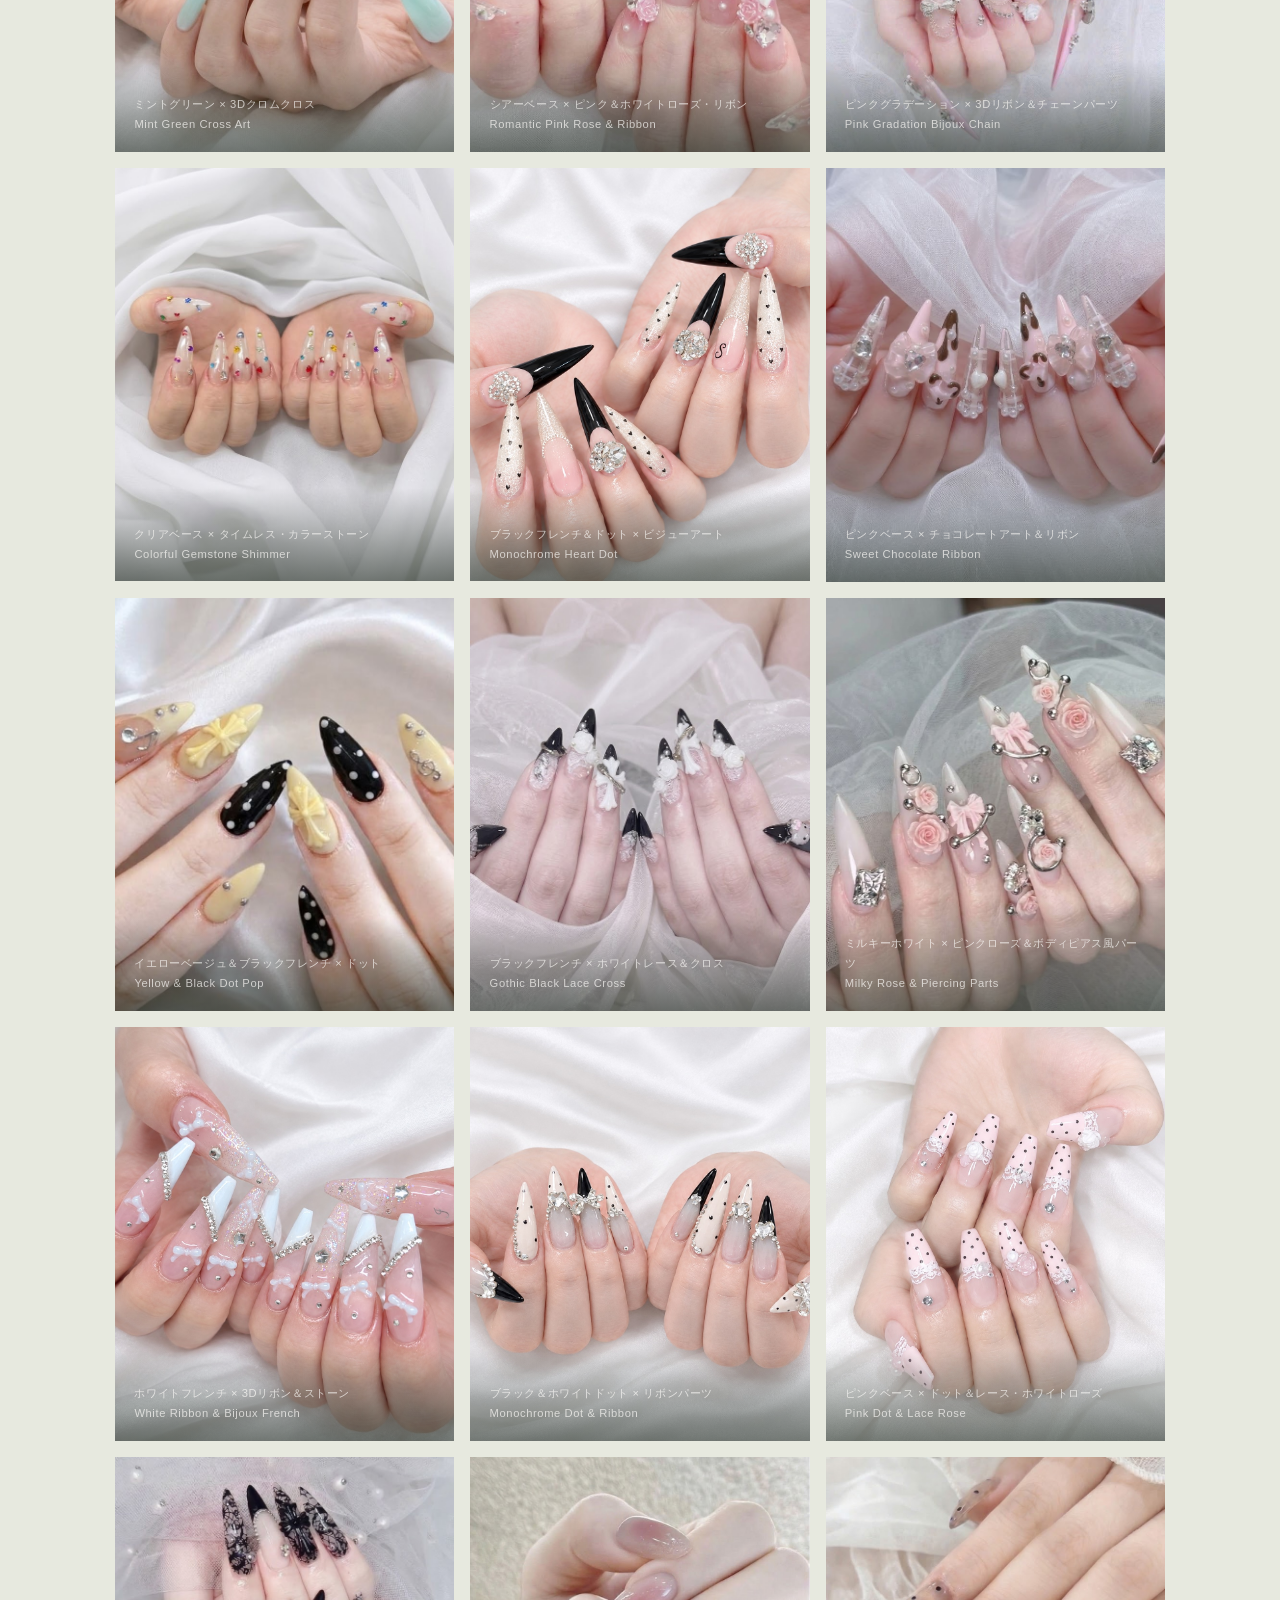
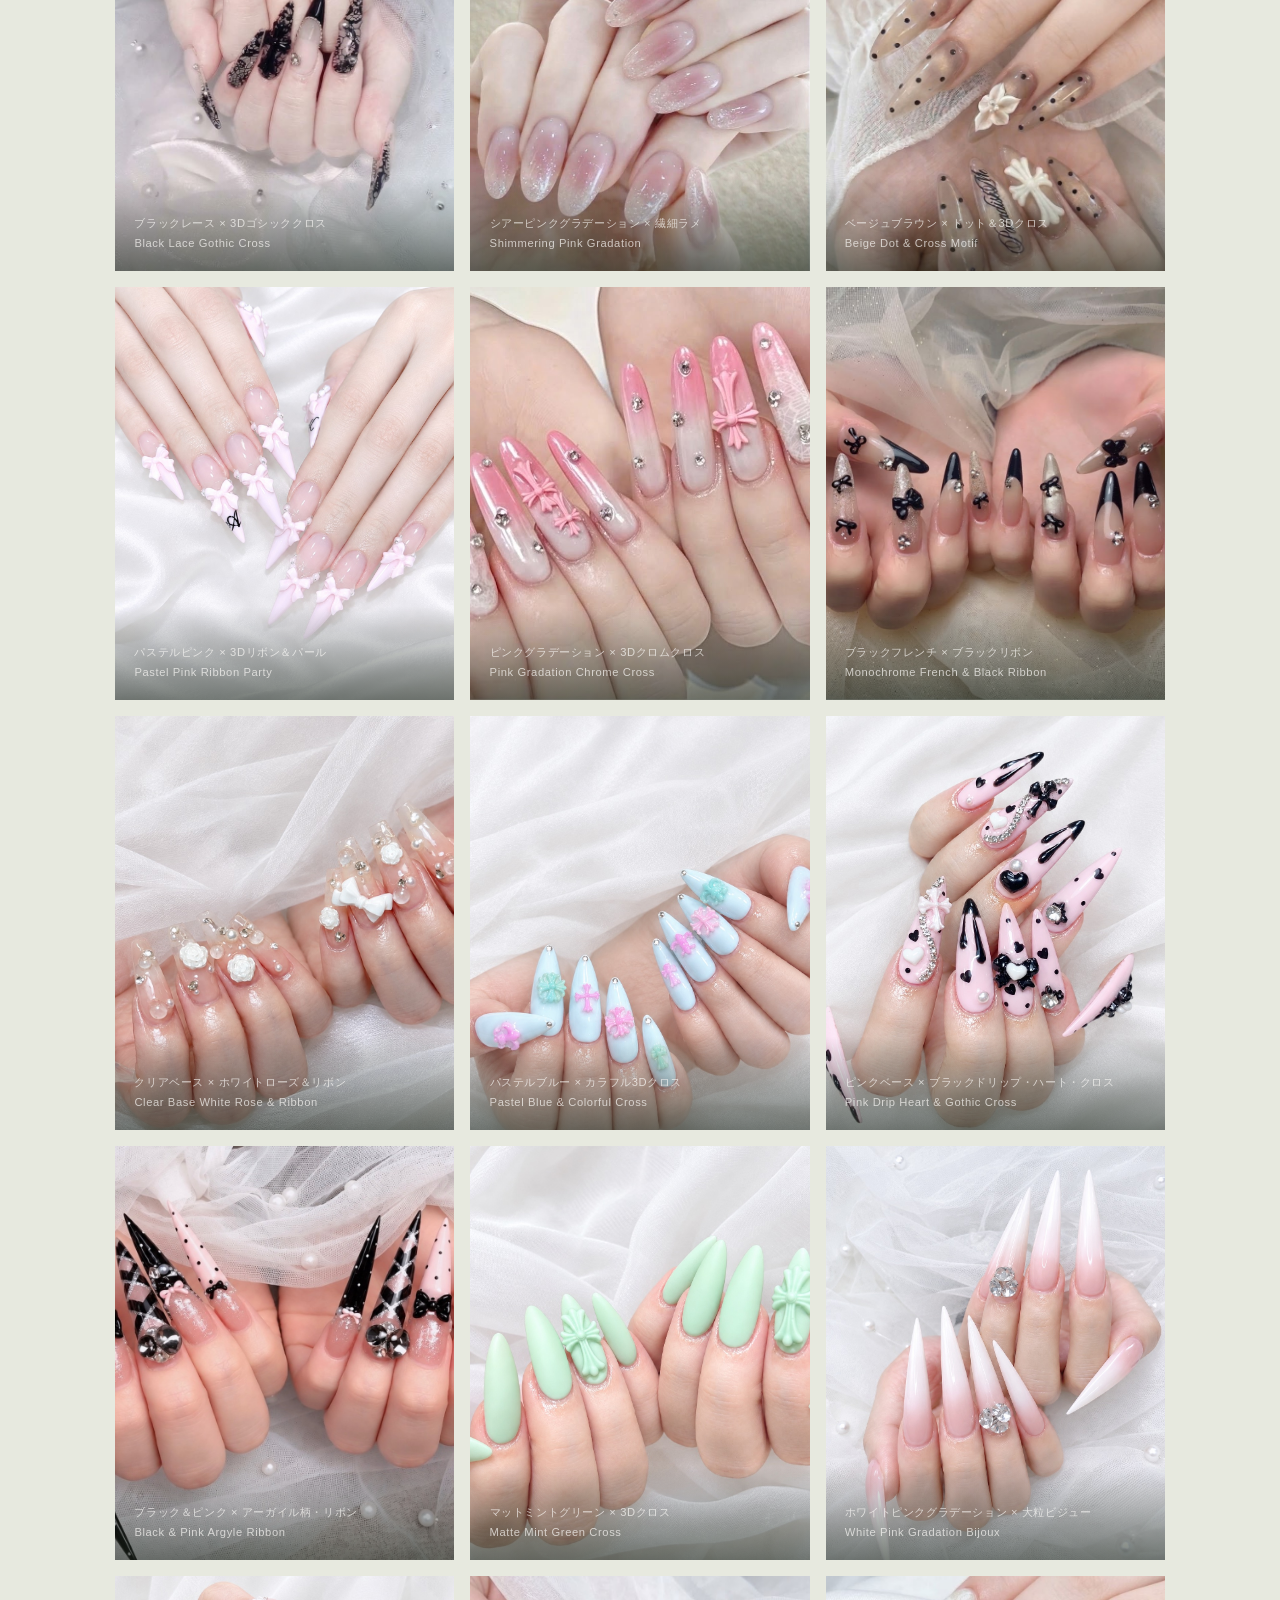
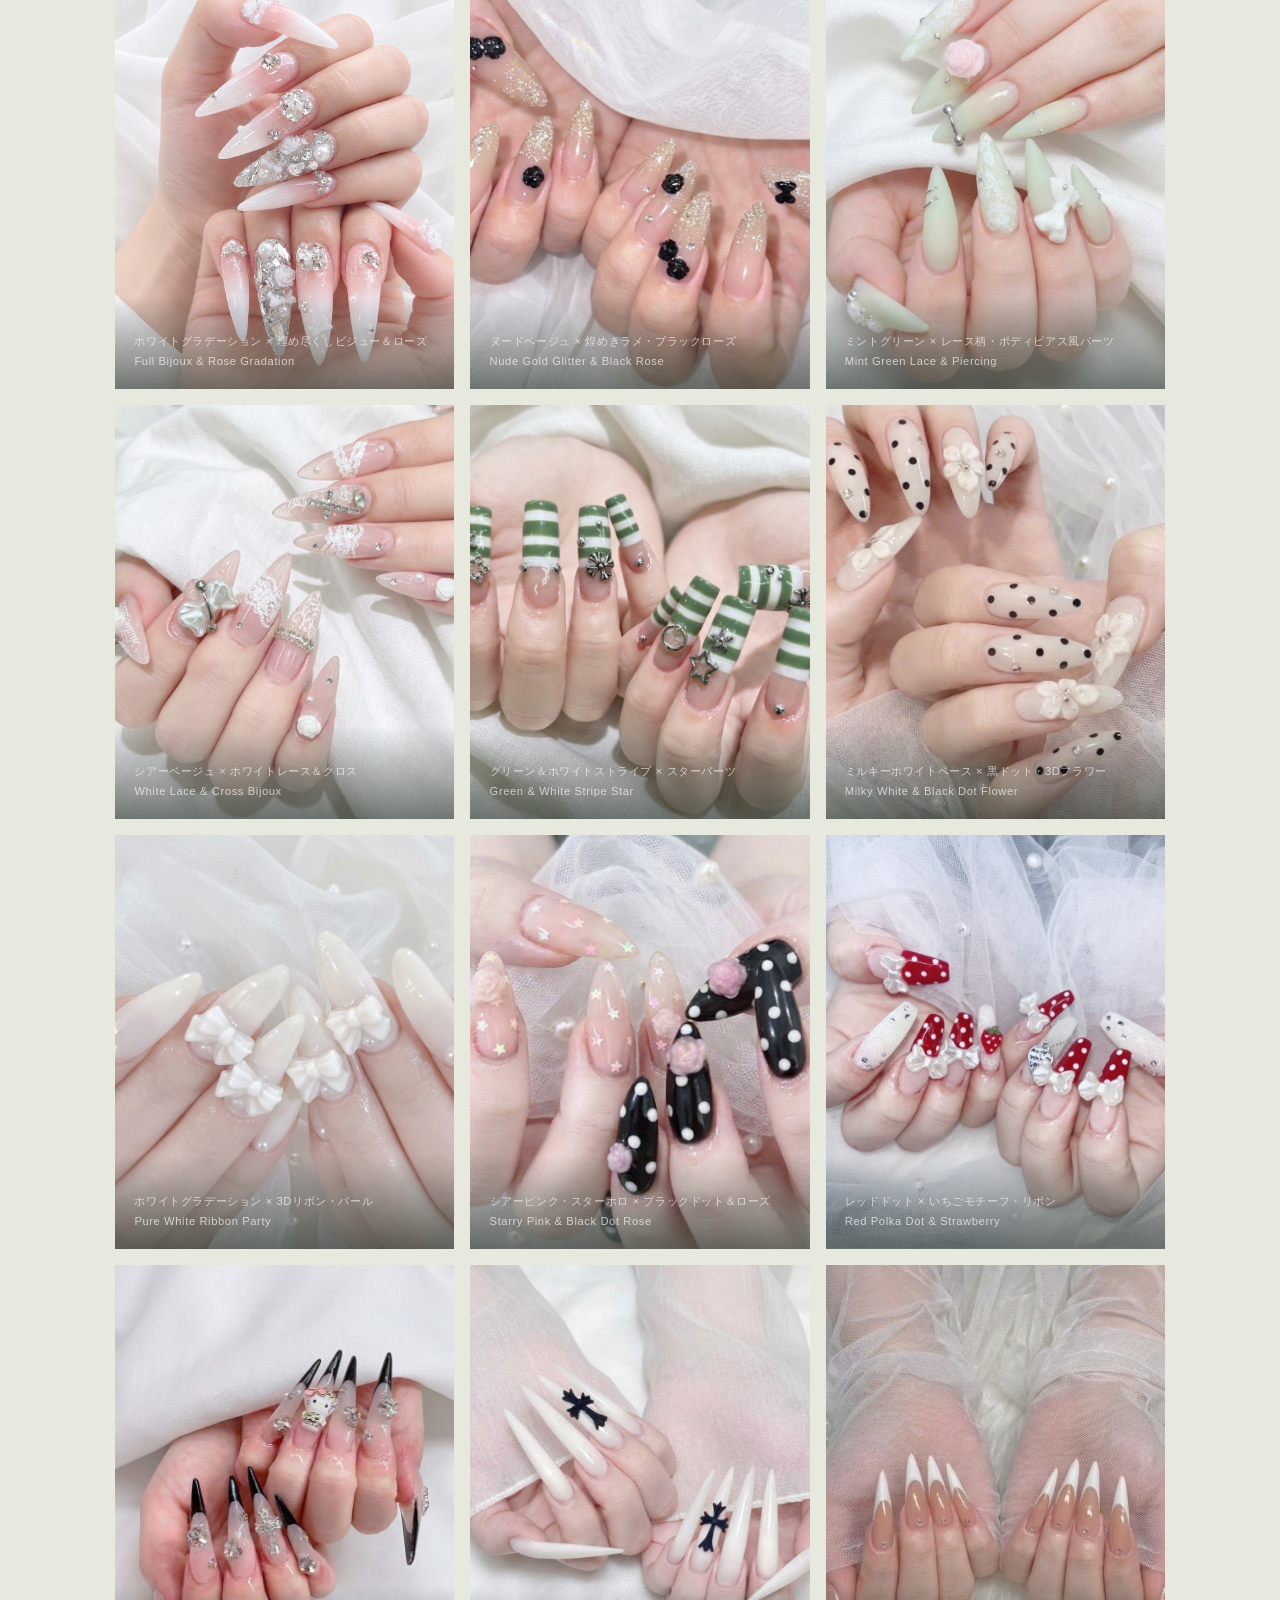
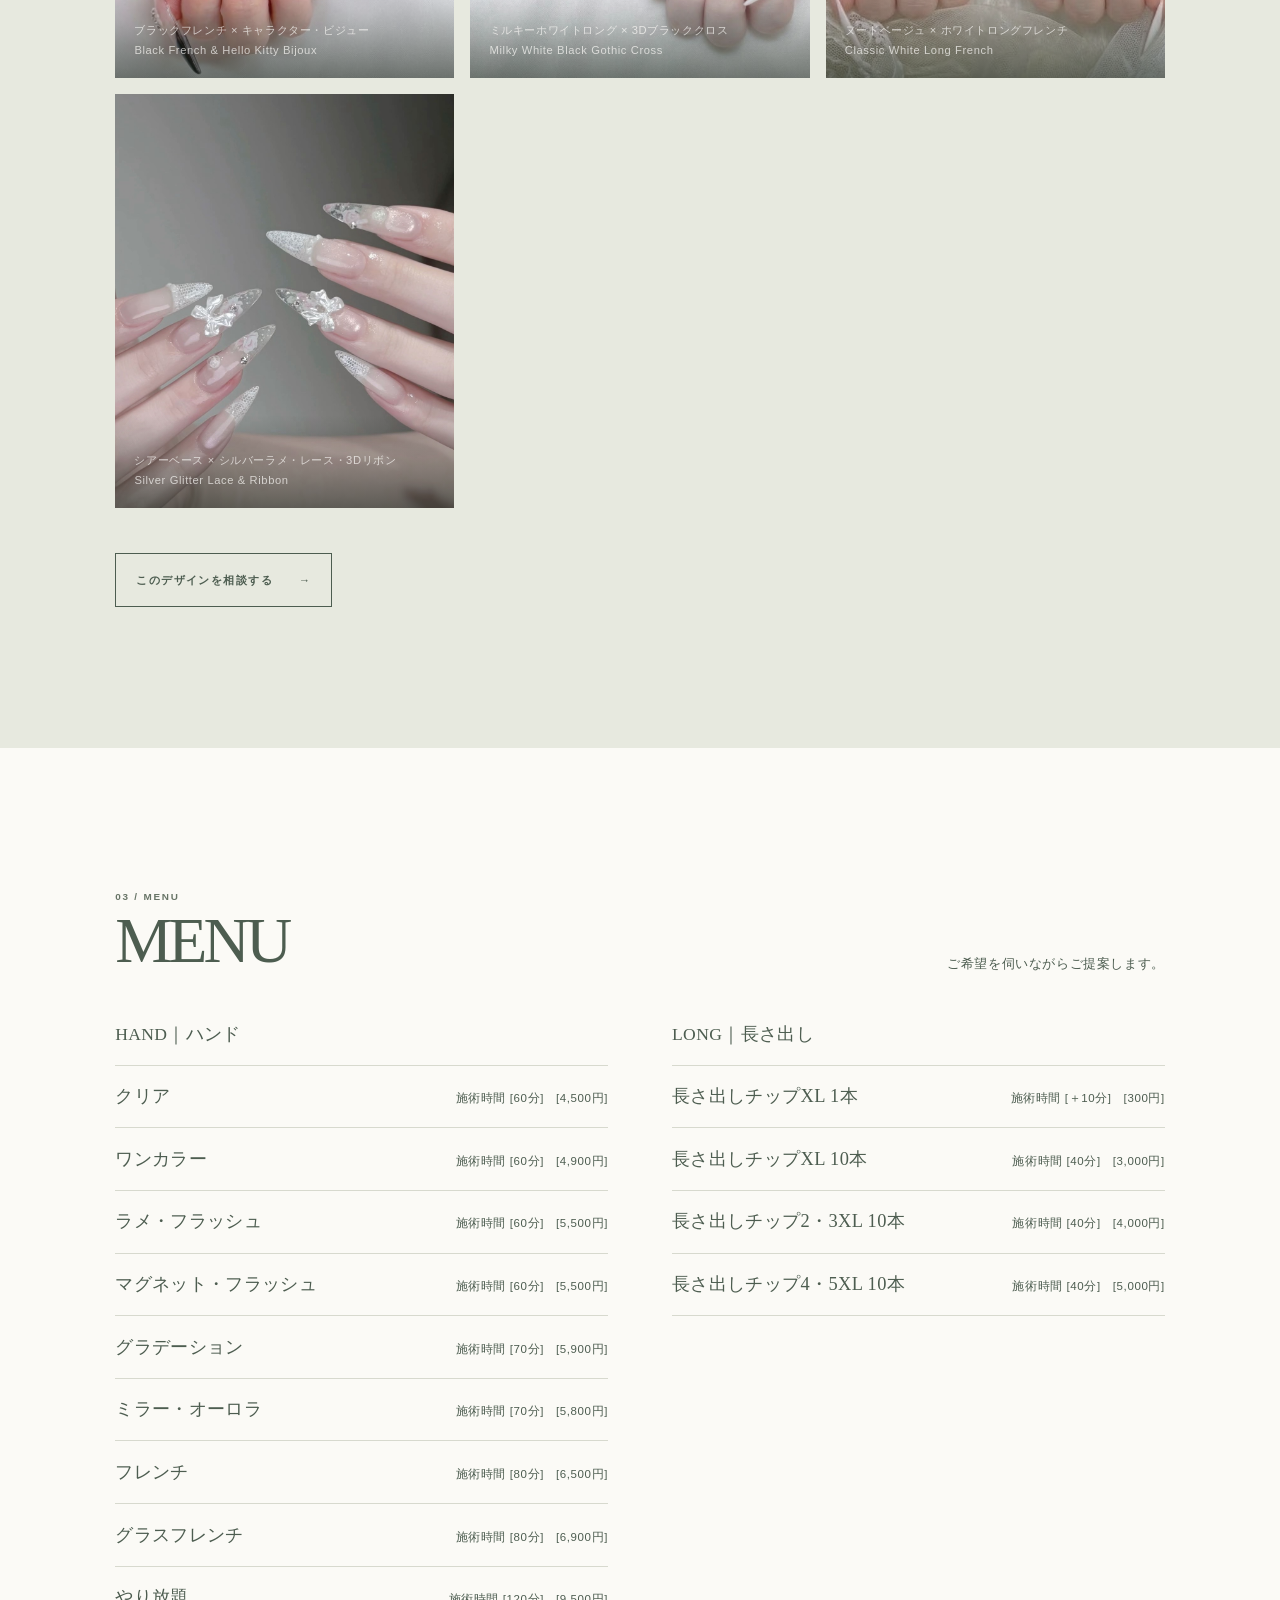
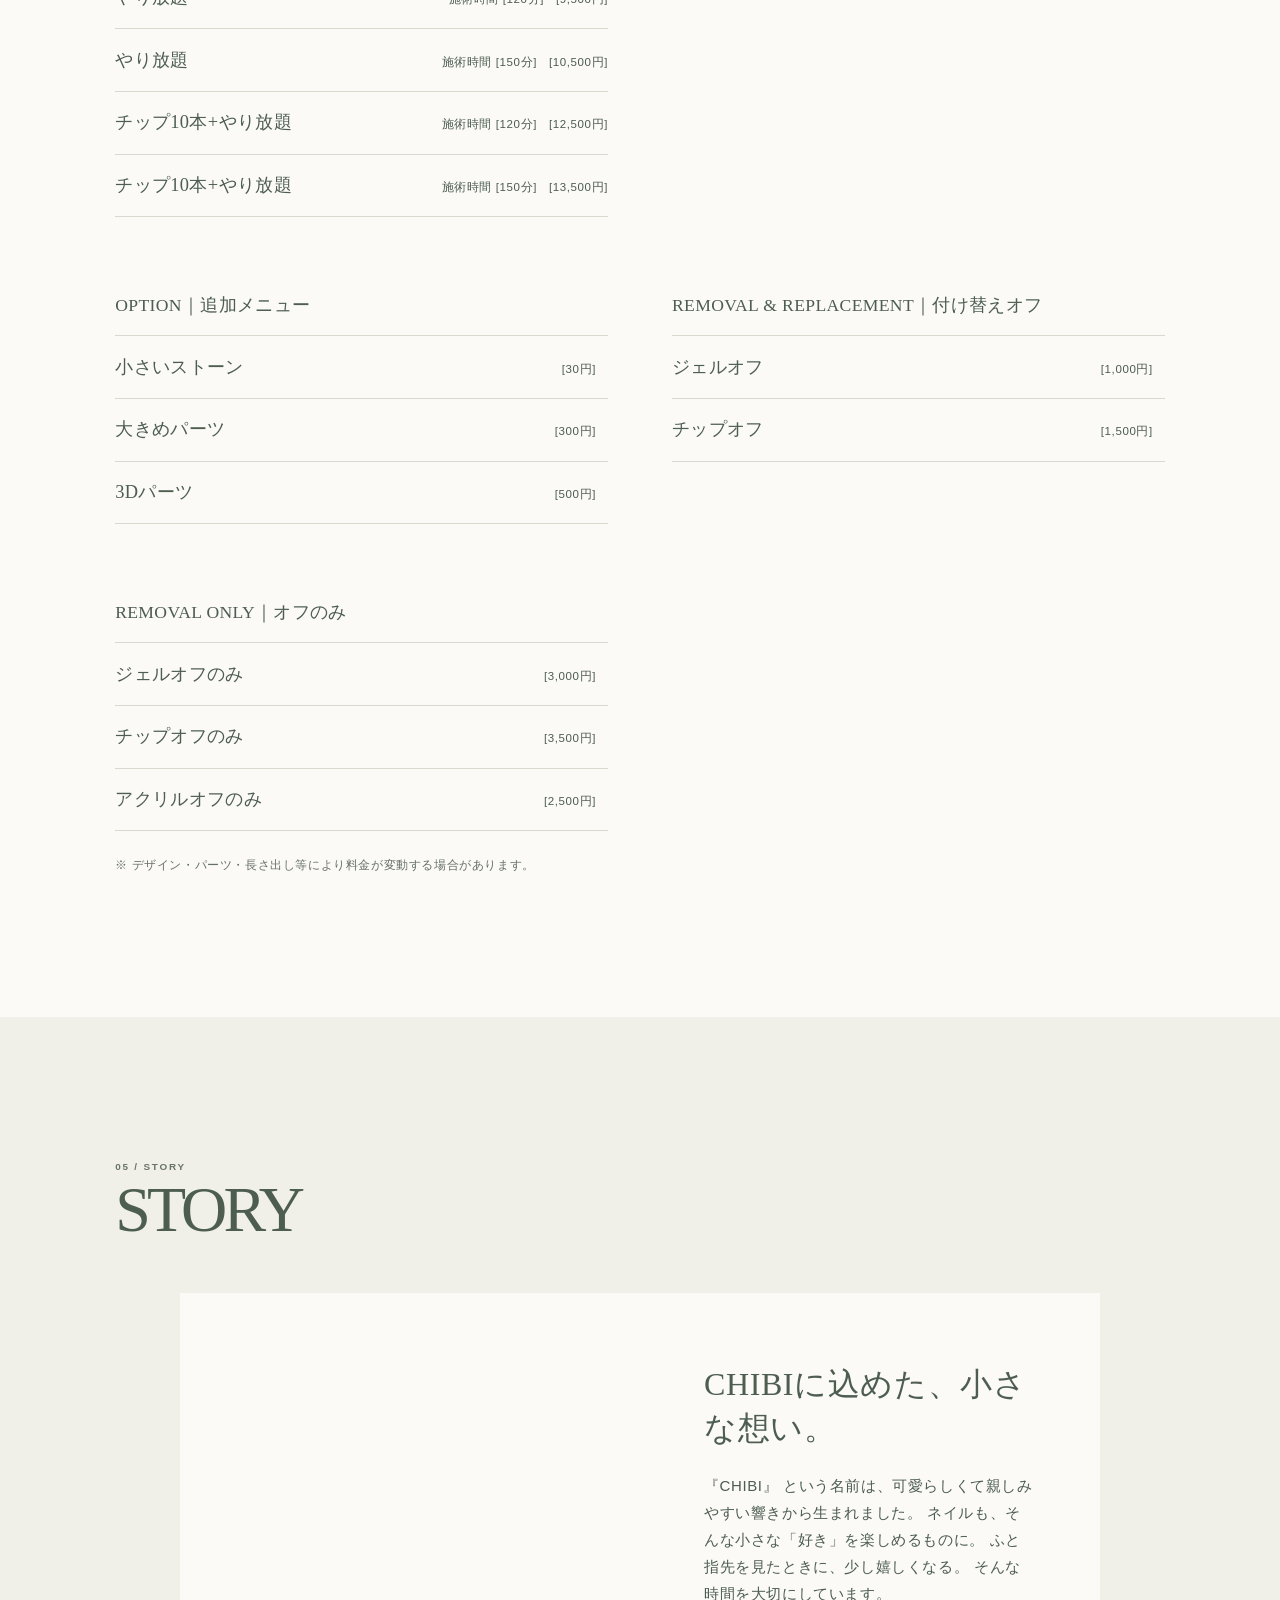
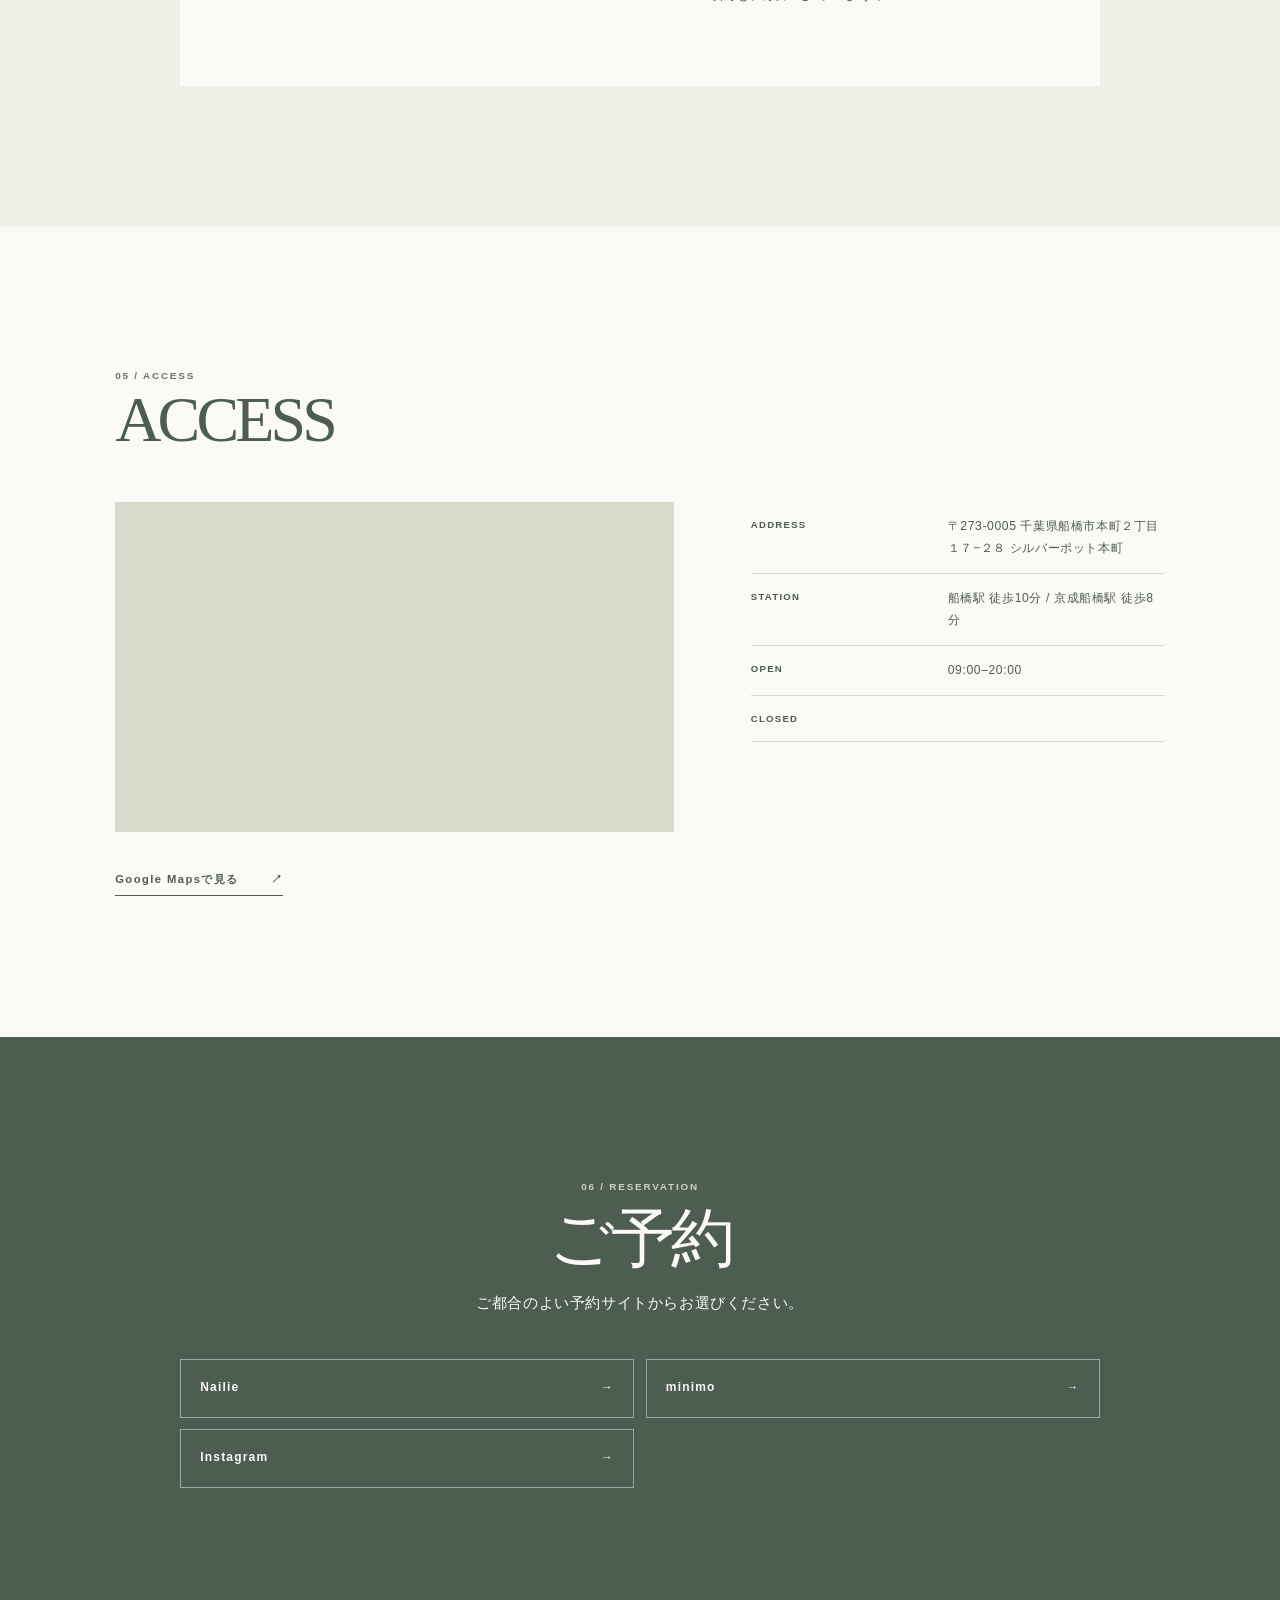
==== commit 5b21ba9f: "Update salon opening hours" ====
--- a/index.html
+++ b/index.html
@@ -592,7 +592,7 @@
                 OPEN
               </dt>
               <dd>
-                08:00–20:00
+                09:00–20:00
               </dd>
             </div>
             <div>
--- a/css/style.css
+++ b/css/style.css
@@ -315,7 +315,7 @@
   left: 0;
   right: 0;
   padding: 2.2rem 1.2rem 1.1rem;
-  color: var(--white);
+  color: rgba(251, 250, 246, 0.7);
   background: linear-gradient(transparent, rgba(30, 40, 30, .6));
   font-size: .7rem;
 }
